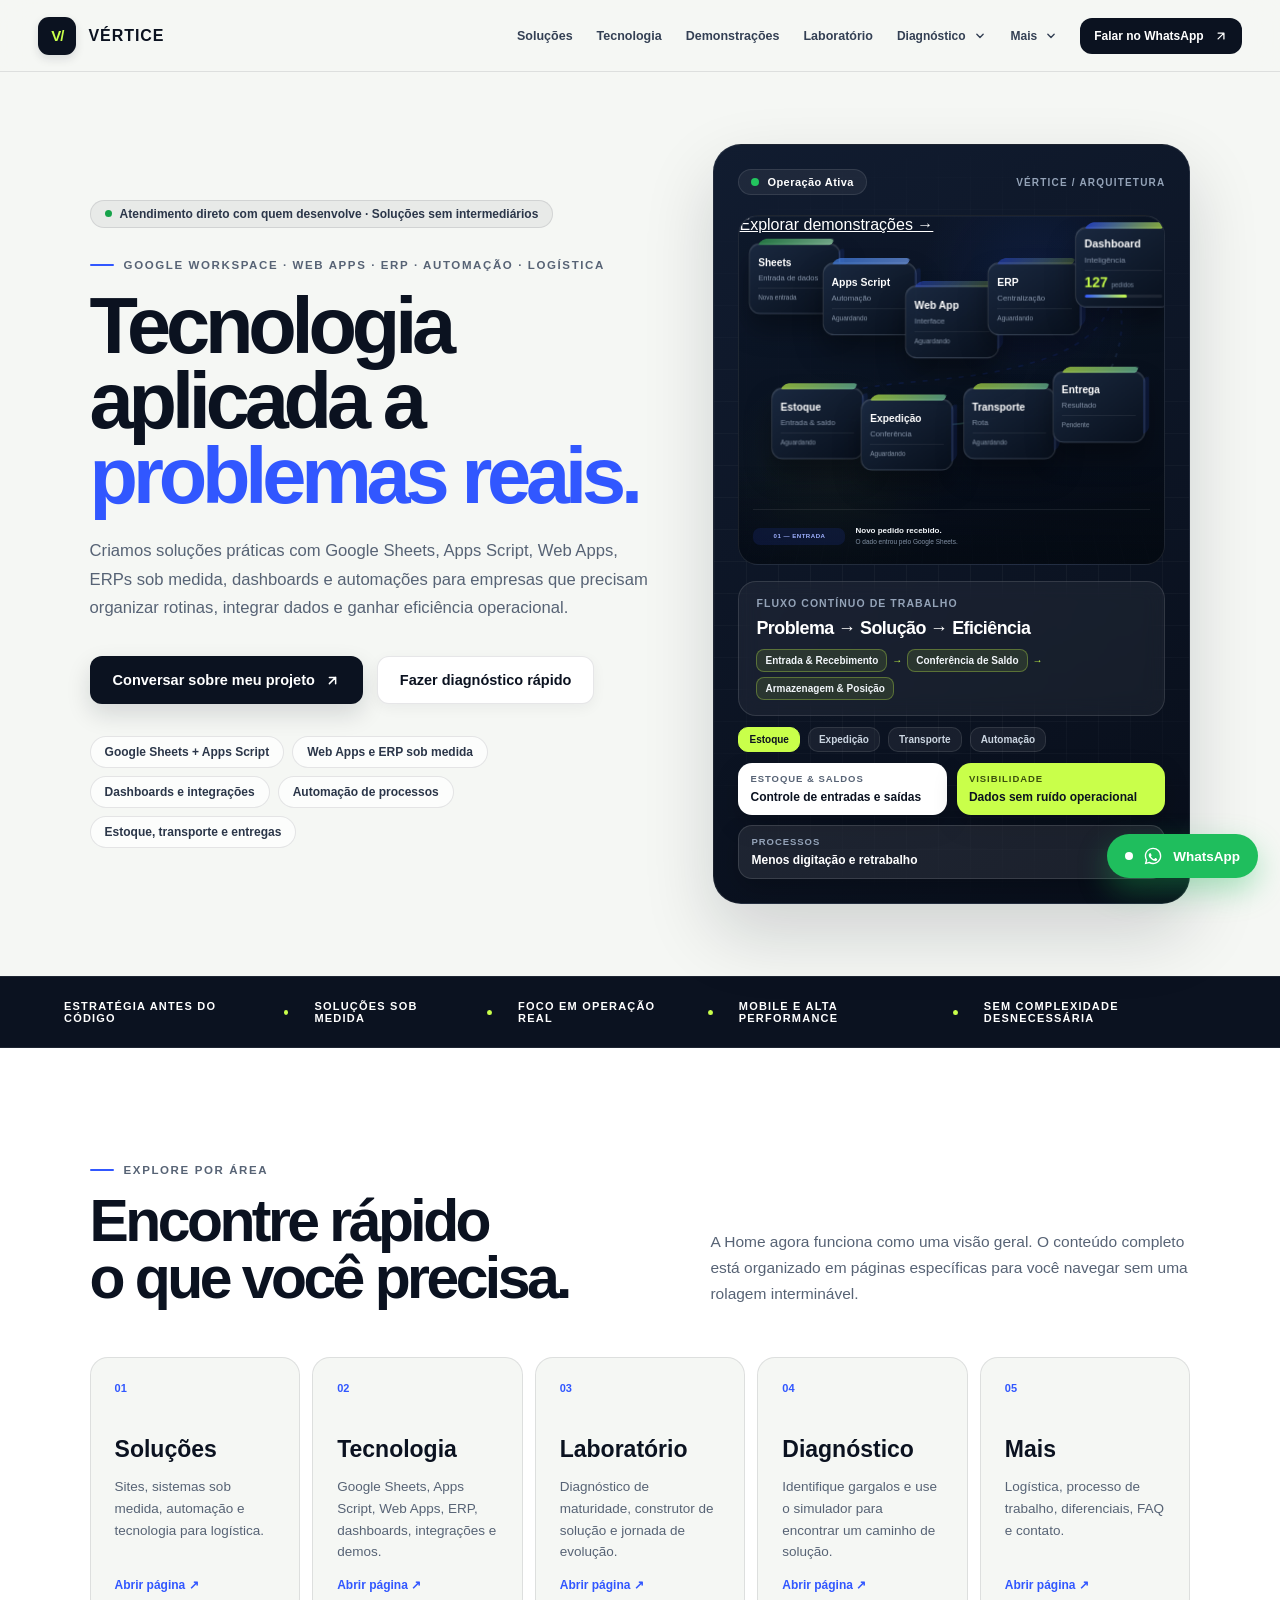
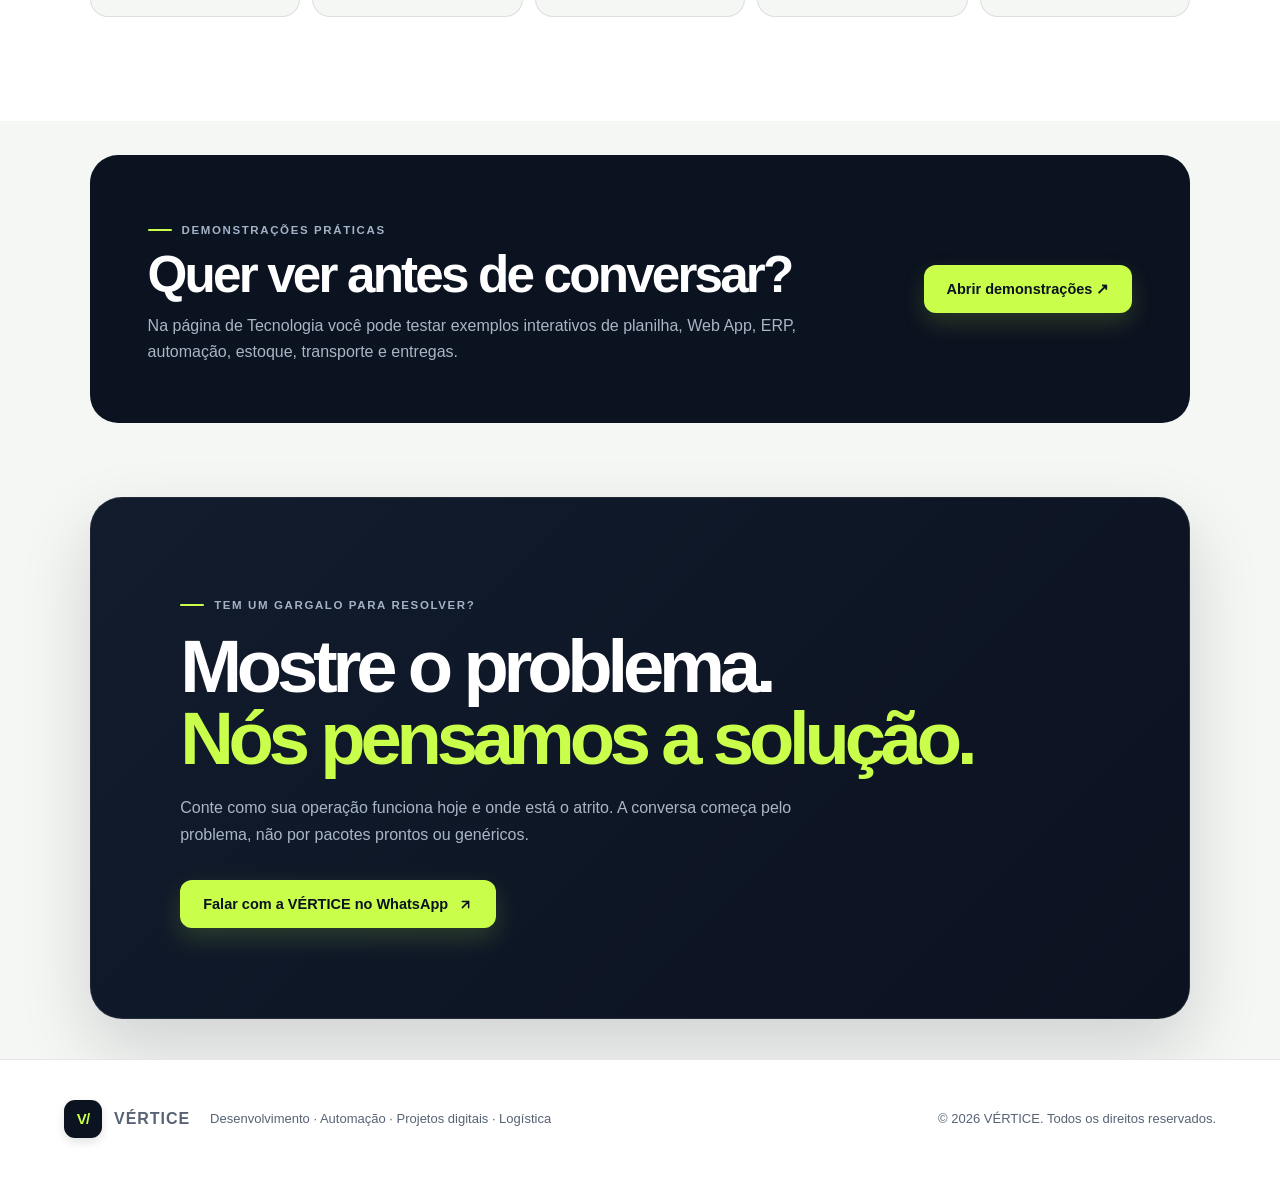
==== index.html @ 91800cf7 "fix: declutter hero architecture composition" ====
<!doctype html>
<html lang="pt-BR">
<head>
  <meta charset="UTF-8">
  <meta name="viewport" content="width=device-width, initial-scale=1, viewport-fit=cover">
  <meta name="description" content="VÉRTICE — Google Sheets, Apps Script, Web Apps, ERP, automações, dashboards, integrações e sistemas sob medida para logística e eficiência operacional.">
  <meta name="theme-color" content="#0b1220">
  <meta name="robots" content="index, follow">
  <link rel="icon" href="data:image/svg+xml,%3Csvg xmlns='http://www.w3.org/2000/svg' viewBox='0 0 32 32'%3E%3Crect width='32' height='32' rx='8' fill='%230b1220'/%3E%3Ctext x='50%25' y='54%25' dominant-baseline='middle' text-anchor='middle' font-family='system-ui,sans-serif' font-weight='800' font-size='16' fill='%23c9ff4a'%3EV/%3C/text%3E%3C/svg%3E" type="image/svg+xml">
  <meta property="og:type" content="website">
  <meta property="og:title" content="VÉRTICE — Apps Script, ERP, Automação & Logística">
  <meta property="og:description" content="VÉRTICE — Google Sheets, Apps Script, Web Apps, ERP, automações, dashboards, integrações e sistemas sob medida para logística e eficiência operacional.">
  <meta property="og:url" content="https://daianrj.github.io/vertice-site/">
  <meta property="og:locale" content="pt_BR">
  <meta name="twitter:card" content="summary">
  <meta name="twitter:title" content="VÉRTICE — Apps Script, ERP, Automação & Logística">
  <meta name="twitter:description" content="VÉRTICE — Google Sheets, Apps Script, Web Apps, ERP, automações, dashboards, integrações e sistemas sob medida para logística e eficiência operacional.">
  <link rel="canonical" href="https://daianrj.github.io/vertice-site/">
  <title>VÉRTICE — Apps Script, ERP, Automação & Logística</title>
  <link rel="stylesheet" href="styles.css?v=20260922-hero4">
</head>
<body data-page="home">
  <a class="skip-link" href="#conteudo">Pular para o conteúdo principal</a>
  <header class="site-header" id="topo">
    <a class="brand" href="index.html#inicio" aria-label="VÉRTICE — página inicial">
      <span class="brand-mark" aria-hidden="true">V/</span>
      <span class="brand-name">VÉRTICE</span>
    </a>

    <button class="menu-toggle" id="menu-toggle" type="button" aria-expanded="false" aria-controls="main-nav" aria-label="Abrir menu de navegação">
      <span class="bar"></span><span class="bar"></span><span class="bar"></span>
    </button>

    <nav id="main-nav" aria-label="Navegação principal">
      <a href="solucoes.html" data-nav-page="solucoes">Soluções</a>
      <a href="tecnologia.html" data-nav-page="tecnologia">Tecnologia</a>
      <a href="demonstracoes.html" data-nav-page="demonstracoes">Demonstrações</a>
      <a href="laboratorio.html" data-nav-page="laboratorio">Laboratório</a>

      <div class="nav-dropdown" data-nav-group="diagnostico">
        <button class="nav-dropdown-toggle nav-dropdown-main" type="button" aria-expanded="false" aria-haspopup="true">
          <span class="nav-dropdown-label">Diagnóstico</span>
          <svg class="nav-chevron" viewBox="0 0 20 20" width="14" height="14" aria-hidden="true"><path d="M5.5 7.5 10 12l4.5-4.5" fill="none" stroke="currentColor" stroke-width="2" stroke-linecap="round" stroke-linejoin="round"/></svg>
        </button>
        <div class="nav-dropdown-menu">
          <a href="diagnostico.html" data-nav-page="diagnostico">Visão geral</a>
          <a href="diagnostico.html#gargalos">Diagnóstico Operacional</a>
          <a href="diagnostico.html#diagnostico">Simulador</a>
        </div>
      </div>

      <div class="nav-dropdown" data-nav-group="mais">
        <button class="nav-dropdown-toggle nav-dropdown-main" type="button" aria-expanded="false" aria-haspopup="true">
          <span class="nav-dropdown-label">Mais</span>
          <svg class="nav-chevron" viewBox="0 0 20 20" width="14" height="14" aria-hidden="true"><path d="M5.5 7.5 10 12l4.5-4.5" fill="none" stroke="currentColor" stroke-width="2" stroke-linecap="round" stroke-linejoin="round"/></svg>
        </button>
        <div class="nav-dropdown-menu">
          <a href="mais.html" data-nav-page="mais">Visão geral</a>
          <a href="logistica.html">Logística</a>
          <a href="processo.html">Processo</a>
          <a href="diferenciais.html">Por que VÉRTICE</a>
          <a href="contato.html">Contato</a>
        </div>
      </div>
    </nav>

    <a class="button button-small header-cta" data-whatsapp href="https://wa.me/5521993836880?text=Ol%C3%A1%2C%20vim%20pelo%20site%20V%C3%89RTICE%20e%20quero%20conversar%20sobre%20um%20projeto." target="_blank" rel="noopener noreferrer">
      Falar no WhatsApp
      <svg class="icon-inline" viewBox="0 0 24 24" aria-hidden="true" width="14" height="14" fill="none" stroke="currentColor" stroke-width="2.2" stroke-linecap="round" stroke-linejoin="round"><path d="M7 17L17 7M17 7H7M17 7V17"/></svg>
    </a>
  </header><main id="conteudo"><section class="hero" id="inicio">
      <div class="hero-copy reveal">
        <div class="hero-badge">
          <span class="badge-dot" aria-hidden="true"></span>
          Atendimento direto com quem desenvolve · Soluções sem intermediários
        </div>
        <p class="eyebrow"><span class="eyebrow-line"></span> Google Workspace · Web Apps · ERP · Automação · Logística</p>
        <h1>Tecnologia aplicada a <em>problemas reais.</em></h1>
        <p class="hero-text">
          Criamos soluções práticas com Google Sheets, Apps Script, Web Apps, ERPs sob medida, dashboards e automações para empresas que precisam organizar rotinas, integrar dados e ganhar eficiência operacional.
        </p>

        <div class="hero-actions">
          <a class="button button-primary" data-whatsapp href="https://wa.me/5521993836880?text=Ol%C3%A1%2C%20vim%20pelo%20site%20V%C3%89RTICE%20e%20quero%20conversar%20sobre%20um%20projeto." target="_blank" rel="noopener noreferrer">
            Conversar sobre meu projeto
            <svg class="icon-inline" viewBox="0 0 24 24" aria-hidden="true" width="15" height="15" fill="none" stroke="currentColor" stroke-width="2.4" stroke-linecap="round" stroke-linejoin="round"><path d="M7 17L17 7M17 7H7M17 7V17"/></svg>
          </a>
          <a class="button button-secondary" href="diagnostico.html#diagnostico">Fazer diagnóstico rápido</a>
        </div>

        <div class="hero-proof" aria-label="Especialidades da VÉRTICE">
          <span>Google Sheets + Apps Script</span>
          <span>Web Apps e ERP sob medida</span>
          <span>Dashboards e integrações</span>
          <span>Automação de processos</span>
          <span>Estoque, transporte e entregas</span>
        </div>
      </div>

      <!-- HERO INTERACTIVE OPERATIONAL DASHBOARD -->
      <div class="hero-visual reveal" aria-label="Simulador de fluxo operacional da VÉRTICE">
        <div class="visual-grid" aria-hidden="true"></div>
        
        <div class="visual-header">
          <div class="visual-status">
            <span class="status-pulse" aria-hidden="true"></span>
            <span class="status-label">Operação Ativa</span>
          </div>
          <span class="visual-badge">VÉRTICE / ARQUITETURA</span>
        </div>

        <div class="hero-architecture-shell hero-architecture-v4" id="hero-architecture-shell">
          <div class="architecture-grid3d" aria-hidden="true"></div>

          <div class="hero-iso-scene" id="hero-iso-scene" aria-label="Arquitetura digital 3D viva da VÉRTICE">
            <svg class="architecture-network" viewBox="0 0 1000 390" preserveAspectRatio="none" aria-hidden="true">
              <defs>
                <linearGradient id="arch-tech-line" x1="0" x2="1">
                  <stop offset="0" stop-color="#3157ff" stop-opacity=".24"/>
                  <stop offset=".58" stop-color="#3157ff" stop-opacity=".82"/>
                  <stop offset="1" stop-color="#c9ff4a" stop-opacity=".58"/>
                </linearGradient>
                <linearGradient id="arch-ops-line" x1="0" x2="1">
                  <stop offset="0" stop-color="#3157ff" stop-opacity=".28"/>
                  <stop offset=".6" stop-color="#79d7aa" stop-opacity=".72"/>
                  <stop offset="1" stop-color="#c9ff4a" stop-opacity=".82"/>
                </linearGradient>
                <linearGradient id="arch-feedback-line" x1="0" x2="1">
                  <stop offset="0" stop-color="#c9ff4a" stop-opacity=".64"/>
                  <stop offset="1" stop-color="#3157ff" stop-opacity=".38"/>
                </linearGradient>
                <filter id="arch-soft-glow" x="-50%" y="-50%" width="200%" height="200%">
                  <feGaussianBlur stdDeviation="1.8" result="blur"/>
                  <feMerge><feMergeNode in="blur"/><feMergeNode in="SourceGraphic"/></feMerge>
                </filter>
              </defs>

              <path id="path-sheets-script" class="architecture-path tech-path" d="M110 86 C165 86 215 104 275 112"/>
              <path id="path-script-webapp" class="architecture-path tech-path" d="M335 112 C390 112 430 132 485 142"/>
              <path id="path-webapp-erp" class="architecture-path tech-path" d="M545 142 C600 142 640 125 695 112"/>
              <path id="path-erp-dashboard" class="architecture-path tech-path" d="M755 112 C810 105 850 86 902 76"/>

              <path id="path-dashboard-stock" class="architecture-path cycle-path" d="M902 99 C885 164 760 192 608 209 S330 220 175 246"/>
              <path id="path-stock-expedition" class="architecture-path ops-path" d="M190 275 C270 276 320 284 365 286"/>
              <path id="path-expedition-transport" class="architecture-path ops-path" d="M425 286 C500 286 550 281 610 275"/>
              <path id="path-transport-delivery" class="architecture-path ops-path" d="M670 275 C742 270 790 262 842 250"/>

              <path id="path-delivery-dashboard" class="architecture-path feedback-path" d="M872 230 C925 188 937 139 916 99"/>

              <g id="architecture-trail-layer"></g>
              <g id="architecture-packet-layer" filter="url(#arch-soft-glow)"></g>
            </svg>
<button class="iso-node node-sheets depth-layer-data" type="button"
              data-architecture-node="sheets" data-arch-pos="sheets" data-demo-key="sheet-system"
              aria-label="Google Sheets: entrada de dados. Abrir demonstração Planilha para Sistema">
              <span class="iso-node-top">Sheets</span>
              <small>Entrada de dados</small>
              <span class="node-microstate" data-node-state="sheets">Nova entrada</span>
            </button>

            <button class="iso-node node-script depth-layer-processing" type="button"
              data-architecture-node="automation" data-arch-pos="automation" data-demo-key="automation"
              aria-label="Apps Script: automação e validação. Abrir demonstração">
              <span class="iso-node-top">Apps Script</span>
              <small>Automação</small>
              <span class="node-microstate" data-node-state="automation">Aguardando</span>
            </button>

            <button class="iso-node node-webapp depth-layer-processing" type="button"
              data-architecture-node="webapp" data-arch-pos="webapp" data-demo-key="deliveries"
              aria-label="Web App: interface operacional. Abrir demonstração de Entregas">
              <span class="iso-node-top">Web App</span>
              <small>Interface</small>
              <span class="node-microstate" data-node-state="webapp">Aguardando</span>
            </button>

            <button class="iso-node node-erp depth-layer-processing" type="button"
              data-architecture-node="erp" data-arch-pos="erp" data-demo-key="erp"
              aria-label="ERP: gestão centralizada. Abrir demonstração ERP">
              <span class="iso-node-top">ERP</span>
              <small>Centralização</small>
              <span class="node-microstate" data-node-state="erp">Aguardando</span>
            </button>

            <button class="iso-node node-dashboard depth-layer-intelligence" type="button"
              data-architecture-node="dashboard" data-arch-pos="dashboard" data-demo-key="dashboard"
              aria-label="Dashboard: inteligência operacional. Abrir demonstração Dashboard">
              <span class="iso-node-top">Dashboard</span>
              <small>Inteligência</small>
              <span class="node-kpi"><b id="architecture-orders-kpi">127</b><em>pedidos</em></span>
              <span class="node-kpi-bar"><i id="architecture-kpi-bar"></i></span>
            </button>

            <button class="iso-node node-stock depth-layer-operation" type="button"
              data-architecture-node="estoque" data-arch-pos="estoque" data-demo-key="stock"
              aria-label="Estoque: entradas, saídas e saldo. Abrir demonstração Estoque">
              <span class="iso-node-top">Estoque</span>
              <small>Entrada & saldo</small>
              <span class="node-microstate" data-node-state="estoque">Aguardando</span>
            </button>

            <button class="iso-node node-expedition depth-layer-operation" type="button"
              data-architecture-node="expedicao" data-arch-pos="expedicao" data-demo-key="deliveries"
              aria-label="Expedição: separação e conferência. Abrir demonstração Entregas">
              <span class="iso-node-top">Expedição</span>
              <small>Conferência</small>
              <span class="node-microstate" data-node-state="expedicao">Aguardando</span>
            </button>

            <button class="iso-node node-transport depth-layer-operation" type="button"
              data-architecture-node="transporte" data-arch-pos="transporte" data-demo-key="routing"
              aria-label="Transporte: rotas e operação. Abrir demonstração Roteirizador">
              <span class="iso-node-top">Transporte</span>
              <small>Rota</small>
              <span class="node-microstate" data-node-state="transporte">Aguardando</span>
            </button>

            <button class="iso-node node-delivery depth-layer-operation" type="button"
              data-architecture-node="entrega" data-arch-pos="entrega" data-demo-key="deliveries"
              aria-label="Entrega: comprovação e finalização. Abrir demonstração Entregas">
              <span class="iso-node-top">Entrega</span>
              <small>Resultado</small>
              <span class="node-microstate" data-node-state="entrega">Pendente</span>
            </button>

            <div class="architecture-module-info architecture-tooltip" id="architecture-module-info" role="tooltip" aria-hidden="true">
              <strong id="architecture-module-title"></strong>
              <span id="architecture-module-features"></span>
              <span class="architecture-tooltip-link" id="architecture-module-demo">Ver demonstração →</span>
            </div>
          </div>

          <div class="architecture-caption architecture-caption-v4" id="architecture-caption" aria-live="polite">
            <div class="architecture-step-badge" id="architecture-step-badge">01 — ENTRADA</div>
            <div class="architecture-caption-copy">
              <strong id="architecture-caption-title">Novo pedido recebido.</strong>
              <span id="architecture-caption-text">O dado entrou pelo Google Sheets.</span>
            </div>
          </div>
          <a class="architecture-panel-cta" href="demonstracoes.html">Explorar demonstrações →</a>
        </div>

        <div class="visual-panel panel-main">
          <div class="visual-flow-label">Fluxo contínuo de trabalho</div>
          <strong id="visual-headline">Problema → Solução → Eficiência</strong>
          
          <div class="visual-flow" id="visual-flow-steps">
            <span class="flow-step active" id="flow-step-1">Entrada & Recebimento</span>
            <span class="flow-arrow" aria-hidden="true">→</span>
            <span class="flow-step active" id="flow-step-2">Conferência de Saldo</span>
            <span class="flow-arrow" aria-hidden="true">→</span>
            <span class="flow-step active" id="flow-step-3">Armazenagem & Posição</span>
          </div>
        </div>

        <!-- Interactive Module Switcher -->
        <div class="visual-tabs" role="tablist" aria-label="Visões operacionais">
          <button class="vtab-btn active" role="tab" aria-selected="true" data-tab="estoque" type="button">Estoque</button>
          <button class="vtab-btn" role="tab" aria-selected="false" data-tab="expedicao" type="button">Expedição</button>
          <button class="vtab-btn" role="tab" aria-selected="false" data-tab="transporte" type="button">Transporte</button>
          <button class="vtab-btn" role="tab" aria-selected="false" data-tab="automacao" type="button">Automação</button>
        </div>

        <!-- Dynamic Context Cards -->
        <div class="visual-cards-container">
          <div class="visual-card card-a" id="card-detail-a">
            <small id="card-label-a">ESTOQUE & SALDOS</small>
            <strong id="card-text-a">Controle de entradas e saídas</strong>
          </div>
          <div class="visual-card card-b" id="card-detail-b">
            <small id="card-label-b">VISIBILIDADE</small>
            <strong id="card-text-b">Dados sem ruído operacional</strong>
          </div>
          <div class="visual-card card-c" id="card-detail-c">
            <small id="card-label-c">PROCESSOS</small>
            <strong id="card-text-c">Menos digitação e retrabalho</strong>
          </div>
        </div>
      </div>
    </section><section class="trust-strip" aria-label="Princípios da VÉRTICE">
      <span>Estratégia antes do código</span>
      <i aria-hidden="true"></i>
      <span>Soluções sob medida</span>
      <i aria-hidden="true"></i>
      <span>Foco em operação real</span>
      <i aria-hidden="true"></i>
      <span>Mobile e alta performance</span>
      <i aria-hidden="true"></i>
      <span>Sem complexidade desnecessária</span>
    </section>
    <section class="section home-hub" id="areas">
      <div class="section-heading reveal">
        <div>
          <p class="eyebrow"><span class="eyebrow-line"></span> Explore por área</p>
          <h2>Encontre rápido<br>o que você precisa.</h2>
        </div>
        <p class="section-intro">A Home agora funciona como uma visão geral. O conteúdo completo está organizado em páginas específicas para você navegar sem uma rolagem interminável.</p>
      </div>
      <div class="home-page-grid">
        <a class="home-page-card reveal" href="solucoes.html"><span>01</span><strong>Soluções</strong><p>Sites, sistemas sob medida, automação e tecnologia para logística.</p><i>Abrir página ↗</i></a>
        <a class="home-page-card reveal" href="tecnologia.html"><span>02</span><strong>Tecnologia</strong><p>Google Sheets, Apps Script, Web Apps, ERP, dashboards, integrações e demos.</p><i>Abrir página ↗</i></a>
        <a class="home-page-card reveal" href="laboratorio.html"><span>03</span><strong>Laboratório</strong><p>Diagnóstico de maturidade, construtor de solução e jornada de evolução.</p><i>Abrir página ↗</i></a>
        <a class="home-page-card reveal" href="diagnostico.html"><span>04</span><strong>Diagnóstico</strong><p>Identifique gargalos e use o simulador para encontrar um caminho de solução.</p><i>Abrir página ↗</i></a>
        <a class="home-page-card reveal" href="mais.html"><span>05</span><strong>Mais</strong><p>Logística, processo de trabalho, diferenciais, FAQ e contato.</p><i>Abrir página ↗</i></a>
      </div>
    </section>

    <section class="section home-proof">
      <div class="home-proof-inner reveal">
        <div>
          <p class="eyebrow light"><span class="eyebrow-line"></span> Demonstrações práticas</p>
          <h2>Quer ver antes de conversar?</h2>
          <p>Na página de Tecnologia você pode testar exemplos interativos de planilha, Web App, ERP, automação, estoque, transporte e entregas.</p>
        </div>
        <a class="button button-lime" href="demonstracoes.html">Abrir demonstrações ↗</a>
      </div>
    </section><section class="cta-band section">
      <div class="cta-band-inner reveal">
        <p class="eyebrow light"><span class="eyebrow-line"></span> Tem um gargalo para resolver?</p>
        <h2>Mostre o problema.<br><em>Nós pensamos a solução.</em></h2>
        <p>Conte como sua operação funciona hoje e onde está o atrito. A conversa começa pelo problema, não por pacotes prontos ou genéricos.</p>
        <a class="button button-lime" data-whatsapp href="https://wa.me/5521993836880?text=Ol%C3%A1%2C%20vim%20pelo%20site%20V%C3%89RTICE%20e%20quero%20conversar%20sobre%20um%20desafio%20da%20minha%20opera%C3%A7%C3%A3o." target="_blank" rel="noopener noreferrer">
          Falar com a VÉRTICE no WhatsApp
          <svg class="icon-inline" viewBox="0 0 24 24" aria-hidden="true" width="15" height="15" fill="none" stroke="currentColor" stroke-width="2.4" stroke-linecap="round" stroke-linejoin="round"><path d="M7 17L17 7M17 7H7M17 7V17"/></svg>
        </a>
      </div>
    </section></main><footer class="site-footer">
    <div class="footer-brand-wrap">
      <a class="brand" href="index.html#inicio" aria-label="Voltar ao início">
        <span class="brand-mark" aria-hidden="true">V/</span>
        <span class="brand-name">VÉRTICE</span>
      </a>
      <p class="footer-tagline">Desenvolvimento · Automação · Projetos digitais · Logística</p>
    </div>
    <div class="footer-copy">
      <p>© <span id="year"></span> VÉRTICE. Todos os direitos reservados.</p>
    </div>
  </footer>
  
  <a class="whatsapp-float" id="wa-floating" data-whatsapp href="https://wa.me/5521993836880?text=Ol%C3%A1%2C%20vim%20pelo%20site%20V%C3%89RTICE%20e%20quero%20conversar%20sobre%20um%20projeto." target="_blank" rel="noopener noreferrer" aria-label="Falar com a VÉRTICE no WhatsApp">
    <span class="wa-dot" aria-hidden="true"></span>
    <svg class="wa-svg" viewBox="0 0 24 24" width="20" height="20" fill="currentColor" aria-hidden="true"><path d="M12.04 2c-5.46 0-9.91 4.45-9.91 9.91 0 1.75.46 3.45 1.32 4.95L2.05 22l5.25-1.38c1.45.79 3.08 1.21 4.74 1.21 5.46 0 9.91-4.45 9.91-9.91 0-2.65-1.03-5.14-2.9-7.01A9.82 9.82 0 0 0 12.04 2m.01 1.67c2.2 0 4.26.86 5.82 2.42a8.23 8.23 0 0 1 2.41 5.83c0 4.54-3.7 8.24-8.24 8.24-1.48 0-2.93-.4-4.2-1.15l-.3-.18-3.12.82.83-3.04-.2-.31a8.2 8.2 0 0 1-1.26-4.38c0-4.54 3.7-8.24 8.24-8.24m4.52 11.66c-.25-.13-1.47-.72-1.7-.81-.23-.08-.39-.13-.56.13-.17.25-.64.81-.79.97-.14.17-.29.19-.54.06-.25-.13-1.06-.39-2.03-1.25-.75-.67-1.26-1.5-1.41-1.75-.15-.25-.02-.39.11-.51.11-.11.25-.29.38-.44.12-.14.17-.25.25-.42.08-.17.04-.31-.02-.44-.06-.13-.56-1.34-.76-1.84-.2-.48-.4-.42-.56-.43h-.47c-.17 0-.44.06-.67.31-.23.25-.88.86-.88 2.1 0 1.24.9 2.44 1.03 2.61.13.17 1.78 2.71 4.3 3.8 2.53 1.09 2.53.73 2.99.69.45-.04 1.47-.6 1.68-1.18.21-.58.21-1.08.15-1.18-.06-.1-.23-.17-.48-.29"/></svg>
    <span>WhatsApp</span>
  </a>
  
  <script src="script.js?v=20260922-hero4" defer></script>
</body>
</html>
---- styles.css ----
:root {
  --ink: #0b1220;
  --ink-2: #121c2d;
  --ink-3: #1a273e;
  --muted: #576375;
  --muted-light: #94a3b8;
  --paper: #f5f7f4;
  --white: #ffffff;
  --lime: #c9ff4a;
  --lime-hover: #b6f328;
  --blue: #3157ff;
  --blue-hover: #1f42e6;
  --line: rgba(11, 18, 32, 0.1);
  --line-dark: rgba(255, 255, 255, 0.12);
  --radius: 20px;
  --radius-sm: 12px;
  --shadow-sm: 0 4px 14px rgba(11, 18, 32, 0.05);
  --shadow: 0 20px 50px rgba(11, 18, 32, 0.08);
  --shadow-lg: 0 30px 70px rgba(11, 18, 32, 0.16);
  --font-sans: -apple-system, BlinkMacSystemFont, "Segoe UI", Roboto, "Helvetica Neue", Arial, sans-serif;
}

*, *::before, *::after {
  box-sizing: border-box;
}

html {
  scroll-behavior: smooth;
  scroll-padding-top: 92px;
}

body {
  margin: 0;
  background: var(--paper);
  color: var(--ink);
  font-family: var(--font-sans);
  overflow-x: hidden;
  -webkit-font-smoothing: antialiased;
  -moz-osx-font-smoothing: grayscale;
}

a, button, input, select, textarea {
  font: inherit;
}

a {
  color: inherit;
}

button {
  cursor: pointer;
  border: none;
  background: none;
  color: inherit;
}

img, svg {
  max-width: 100%;
  display: block;
}

.icon-inline {
  display: inline-block;
  vertical-align: middle;
  transition: transform 0.2s ease;
}

.button:hover .icon-inline,
.text-link:hover .icon-inline,
.service-link:hover .icon-inline,
.header-cta:hover .icon-inline {
  transform: translate(2px, -2px);
}

::selection {
  background: var(--lime);
  color: var(--ink);
}

/* ACCESSIBILITY SKIP LINK */
.skip-link {
  position: fixed;
  left: 16px;
  top: -70px;
  background: var(--ink);
  color: #fff;
  padding: 12px 18px;
  border-radius: var(--radius-sm);
  z-index: 100;
  text-decoration: none;
  font-weight: 700;
  font-size: 14px;
  transition: top 0.2s ease;
}
.skip-link:focus {
  top: 16px;
  outline: 3px solid var(--lime);
}

/* HEADER */
.site-header {
  height: 82px;
  padding: 0 5vw;
  display: flex;
  align-items: center;
  justify-content: space-between;
  gap: 24px;
  border-bottom: 1px solid var(--line);
  position: sticky;
  top: 0;
  background: rgba(245, 247, 244, 0.92);
  backdrop-filter: blur(16px);
  -webkit-backdrop-filter: blur(16px);
  z-index: 30;
}

.brand {
  display: flex;
  align-items: center;
  gap: 12px;
  text-decoration: none;
  font-weight: 800;
  letter-spacing: 0.08em;
  white-space: nowrap;
}

.brand-mark {
  display: grid;
  place-items: center;
  width: 38px;
  height: 38px;
  background: var(--ink);
  color: var(--lime);
  border-radius: 11px;
  font-size: 15px;
  letter-spacing: -0.06em;
  box-shadow: 0 4px 10px rgba(11, 18, 32, 0.12);
}

.brand-name {
  font-size: 16px;
  letter-spacing: 0.06em;
}

.site-header nav {
  display: flex;
  align-items: center;
  gap: 18px;
  margin-left: auto;
}

.site-header nav a {
  text-decoration: none;
  font-weight: 600;
  font-size: 13.5px;
  color: #344054;
  padding: 6px 10px;
  border-radius: 8px;
  transition: color 0.15s ease, background 0.15s ease;
}

.site-header nav a:hover,
.site-header nav a:focus-visible,
.site-header nav a.active {
  color: var(--blue);
  background: rgba(49, 87, 255, 0.06);
}

.site-header nav a.active {
  font-weight: 700;
}

.menu-toggle {
  display: none;
  border: 0;
  background: transparent;
  padding: 10px;
  cursor: pointer;
  border-radius: 8px;
}

.menu-toggle .bar {
  display: block;
  width: 22px;
  height: 2px;
  background: var(--ink);
  margin: 5px 0;
  transition: transform 0.2s ease, opacity 0.2s ease;
}

.menu-toggle[aria-expanded="true"] .bar:nth-child(1) {
  transform: translateY(7px) rotate(45deg);
}
.menu-toggle[aria-expanded="true"] .bar:nth-child(2) {
  opacity: 0;
}
.menu-toggle[aria-expanded="true"] .bar:nth-child(3) {
  transform: translateY(-7px) rotate(-45deg);
}

/* BUTTONS */
.button {
  display: inline-flex;
  align-items: center;
  justify-content: center;
  gap: 10px;
  padding: 15px 22px;
  border-radius: var(--radius-sm);
  text-decoration: none;
  font-weight: 700;
  font-size: 14.5px;
  border: 1px solid transparent;
  transition: transform 0.15s ease, box-shadow 0.15s ease, background 0.15s ease, border-color 0.15s ease;
}

.button:hover {
  transform: translateY(-2px);
}

.button:active {
  transform: translateY(0);
}

.button:focus-visible,
.text-link:focus-visible,
.service-link:focus-visible,
.site-header a:focus-visible,
.whatsapp-float:focus-visible,
.diag-btn:focus-visible {
  outline: 3px solid rgba(49, 87, 255, 0.4);
  outline-offset: 3px;
}

.button-small {
  padding: 10px 16px;
  font-size: 13px;
  background: var(--ink);
  color: #fff;
}

.button-primary {
  background: var(--ink);
  color: #fff;
  box-shadow: 0 10px 24px rgba(11, 18, 32, 0.14);
}

.button-primary:hover {
  background: var(--blue);
  box-shadow: 0 14px 30px rgba(49, 87, 255, 0.26);
}

.button-secondary {
  background: #fff;
  border: 1px solid var(--line);
  color: var(--ink);
  box-shadow: var(--shadow-sm);
}

.button-secondary:hover {
  border-color: rgba(49, 87, 255, 0.35);
  background: #fff;
  color: var(--blue);
}

.button-lime {
  background: var(--lime);
  color: var(--ink);
  font-weight: 800;
  box-shadow: 0 10px 24px rgba(201, 255, 74, 0.16);
}

.button-lime:hover {
  background: var(--lime-hover);
  box-shadow: 0 14px 30px rgba(201, 255, 74, 0.28);
}

/* HERO */
.hero {
  min-height: calc(100vh - 82px);
  display: grid;
  grid-template-columns: minmax(0, 1.08fr) minmax(380px, 0.92fr);
  align-items: center;
  gap: 5vw;
  padding: clamp(60px, 8vh, 110px) 7vw;
}

.hero-badge {
  display: inline-flex;
  align-items: center;
  gap: 8px;
  background: rgba(11, 18, 32, 0.05);
  border: 1px solid var(--line);
  padding: 6px 14px;
  border-radius: 999px;
  font-size: 12px;
  font-weight: 700;
  color: #2b3649;
  margin-bottom: 20px;
}

.badge-dot {
  width: 7px;
  height: 7px;
  border-radius: 50%;
  background: #16a34a;
}

.eyebrow {
  display: flex;
  align-items: center;
  gap: 10px;
  text-transform: uppercase;
  letter-spacing: 0.14em;
  font-size: 11.5px;
  font-weight: 800;
  color: var(--muted);
}

.eyebrow .eyebrow-line {
  width: 24px;
  height: 2px;
  background: var(--blue);
  border-radius: 2px;
}

.eyebrow.light {
  color: #a3b2c6;
}
.eyebrow.light .eyebrow-line {
  background: var(--lime);
}

h1, h2, h3 {
  margin-top: 0;
  letter-spacing: -0.04em;
}

h1 {
  font-size: clamp(3.2rem, 6.2vw, 6.8rem);
  line-height: 0.94;
  letter-spacing: -0.065em;
  margin: 18px 0 24px;
  max-width: 900px;
}

h1 em {
  font-style: normal;
  color: var(--blue);
}

.hero-text {
  max-width: 680px;
  font-size: clamp(1.02rem, 1.3vw, 1.22rem);
  line-height: 1.7;
  color: var(--muted);
  margin: 0;
}

.hero-actions {
  display: flex;
  align-items: center;
  gap: 14px;
  flex-wrap: wrap;
  margin-top: 34px;
}

.hero-proof {
  display: flex;
  gap: 8px;
  flex-wrap: wrap;
  margin-top: 32px;
}

.hero-proof span {
  font-size: 12px;
  font-weight: 600;
  padding: 8px 14px;
  border: 1px solid var(--line);
  border-radius: 999px;
  background: rgba(255, 255, 255, 0.7);
  color: #2b3649;
}

/* HERO INTERACTIVE OPERATIONAL DASHBOARD */
.hero-visual {
  position: relative;
  min-height: 520px;
  border-radius: 28px;
  background: linear-gradient(150deg, #111c30 0%, #080e1a 100%);
  border: 1px solid rgba(255, 255, 255, 0.08);
  overflow: hidden;
  box-shadow: var(--shadow-lg);
  display: flex;
  flex-direction: column;
  padding: 24px;
  color: #fff;
}

.visual-grid {
  position: absolute;
  inset: 0;
  background-image:
    linear-gradient(rgba(255, 255, 255, 0.04) 1px, transparent 1px),
    linear-gradient(90deg, rgba(255, 255, 255, 0.04) 1px, transparent 1px);
  background-size: 32px 32px;
  mask-image: radial-gradient(circle at center, black 40%, transparent 90%);
  -webkit-mask-image: radial-gradient(circle at center, black 40%, transparent 90%);
  pointer-events: none;
}

.visual-header {
  display: flex;
  justify-content: space-between;
  align-items: center;
  position: relative;
  z-index: 2;
  margin-bottom: 20px;
}

.visual-status {
  display: inline-flex;
  align-items: center;
  gap: 8px;
  background: rgba(255, 255, 255, 0.06);
  padding: 6px 12px;
  border-radius: 999px;
  border: 1px solid rgba(255, 255, 255, 0.1);
  font-size: 11px;
  font-weight: 700;
  letter-spacing: 0.04em;
}

.status-pulse {
  width: 8px;
  height: 8px;
  border-radius: 50%;
  background: #22c55e;
  box-shadow: 0 0 0 0 rgba(34, 197, 94, 0.7);
  animation: pulse-ring 2s infinite cubic-bezier(0.4, 0, 0.6, 1);
}

@keyframes pulse-ring {
  0% {
    box-shadow: 0 0 0 0 rgba(34, 197, 94, 0.7);
  }
  70% {
    box-shadow: 0 0 0 7px rgba(34, 197, 94, 0);
  }
  100% {
    box-shadow: 0 0 0 0 rgba(34, 197, 94, 0);
  }
}

.visual-badge {
  font-size: 10px;
  letter-spacing: 0.12em;
  color: var(--muted-light);
  font-weight: 700;
}

.visual-panel {
  position: relative;
  z-index: 2;
  padding: 22px;
  border: 1px solid rgba(255, 255, 255, 0.12);
  background: rgba(255, 255, 255, 0.05);
  backdrop-filter: blur(10px);
  -webkit-backdrop-filter: blur(10px);
  border-radius: 18px;
}

.visual-flow-label {
  color: var(--muted-light);
  font-size: 10.5px;
  letter-spacing: 0.1em;
  text-transform: uppercase;
  font-weight: 700;
  margin-bottom: 10px;
}

.visual-panel strong {
  display: block;
  font-size: clamp(1.35rem, 1.8vw, 2rem);
  line-height: 1.1;
  letter-spacing: -0.03em;
  margin-bottom: 18px;
}

.visual-flow {
  display: flex;
  align-items: center;
  gap: 8px;
  flex-wrap: wrap;
  font-size: 12px;
}

.flow-step {
  padding: 7px 11px;
  border-radius: 8px;
  background: rgba(255, 255, 255, 0.08);
  border: 1px solid rgba(255, 255, 255, 0.08);
  font-weight: 600;
  color: #e2e8f0;
  transition: all 0.2s ease;
}

.flow-step.active {
  border-color: rgba(201, 255, 74, 0.3);
  background: rgba(201, 255, 74, 0.1);
  color: #f1f5f9;
}

.flow-arrow {
  color: var(--lime);
  font-weight: 800;
}

/* TABS IN HERO VISUAL */
.visual-tabs {
  display: flex;
  gap: 8px;
  position: relative;
  z-index: 2;
  margin: 18px 0 14px;
  flex-wrap: wrap;
}

.vtab-btn {
  padding: 8px 14px;
  border-radius: 10px;
  background: rgba(255, 255, 255, 0.06);
  border: 1px solid rgba(255, 255, 255, 0.1);
  color: #cbd5e1;
  font-size: 12px;
  font-weight: 700;
  transition: all 0.15s ease;
}

.vtab-btn:hover {
  background: rgba(255, 255, 255, 0.12);
  color: #fff;
}

.vtab-btn.active {
  background: var(--lime);
  color: var(--ink);
  border-color: var(--lime);
}

/* DYNAMIC CONTEXT CARDS IN HERO VISUAL */
.visual-cards-container {
  display: grid;
  grid-template-columns: 1fr 1fr;
  gap: 10px;
  position: relative;
  z-index: 2;
  margin-top: auto;
}

.visual-card {
  padding: 15px 16px;
  border-radius: 14px;
  background: #fff;
  color: var(--ink);
  box-shadow: 0 10px 24px rgba(0, 0, 0, 0.2);
  transition: transform 0.2s ease, border-color 0.2s ease;
}

.visual-card small {
  display: block;
  font-size: 9.5px;
  font-weight: 800;
  letter-spacing: 0.1em;
  color: var(--muted);
  margin-bottom: 6px;
}

.visual-card strong {
  display: block;
  font-size: 14px;
  line-height: 1.25;
  font-weight: 700;
}

.card-a {
  grid-column: 1 / 2;
}

.card-b {
  grid-column: 2 / 3;
  background: var(--lime);
}

.card-b small {
  color: #3b500e;
}

.card-c {
  grid-column: 1 / 3;
  background: rgba(255, 255, 255, 0.08);
  border: 1px solid rgba(255, 255, 255, 0.12);
  color: #fff;
}

.card-c small {
  color: var(--muted-light);
}

/* TRUST STRIP */
.trust-strip {
  background: var(--ink);
  color: #fff;
  min-height: 72px;
  display: flex;
  align-items: center;
  justify-content: center;
  gap: 26px;
  padding: 18px 5vw;
  text-transform: uppercase;
  font-size: 11px;
  font-weight: 700;
  letter-spacing: 0.11em;
  border-top: 1px solid rgba(255, 255, 255, 0.08);
  border-bottom: 1px solid rgba(255, 255, 255, 0.08);
}

.trust-strip i {
  width: 5px;
  height: 5px;
  background: var(--lime);
  border-radius: 50%;
  display: inline-block;
}

/* GENERAL SECTIONS */
.section {
  padding: 104px 7vw;
}

.section-heading {
  display: flex;
  justify-content: space-between;
  align-items: flex-end;
  gap: 40px;
  margin-bottom: 50px;
}

.section-heading h2 {
  font-size: clamp(2.5rem, 4.6vw, 4.8rem);
  line-height: 0.98;
  letter-spacing: -0.06em;
  margin: 16px 0 0;
}

.section-intro {
  max-width: 480px;
  color: var(--muted);
  line-height: 1.68;
  margin: 0;
  font-size: 15.5px;
}

/* SERVICES GRID */
.service-grid {
  display: grid;
  grid-template-columns: repeat(2, minmax(0, 1fr));
  gap: 20px;
}

.service-card {
  position: relative;
  padding: 34px;
  background: #fff;
  border: 1px solid var(--line);
  border-radius: var(--radius);
  transition: transform 0.2s ease, box-shadow 0.2s ease, border-color 0.2s ease;
  display: flex;
  flex-direction: column;
}

.service-card:hover {
  transform: translateY(-5px);
  box-shadow: var(--shadow);
  border-color: rgba(49, 87, 255, 0.2);
}

.service-card.featured {
  background: linear-gradient(145deg, #2b4deb, var(--blue));
  color: #fff;
  border-color: transparent;
  box-shadow: 0 16px 36px rgba(49, 87, 255, 0.22);
}

.service-number {
  position: absolute;
  right: 28px;
  top: 28px;
  font-size: 11.5px;
  font-weight: 800;
  opacity: 0.6;
}

.service-icon {
  width: 54px;
  height: 54px;
  border-radius: 14px;
  background: rgba(49, 87, 255, 0.08);
  color: var(--blue);
  display: grid;
  place-items: center;
  margin: 10px 0 24px;
}

.featured .service-icon {
  background: rgba(255, 255, 255, 0.15);
  color: var(--lime);
}

.service-card h3 {
  font-size: 26px;
  margin-bottom: 12px;
  letter-spacing: -0.035em;
}

.service-card p {
  line-height: 1.65;
  color: var(--muted);
  max-width: 520px;
  margin: 0;
  font-size: 15px;
}

.featured p {
  color: #e0e7ff;
}

.service-target {
  margin-top: 14px;
  padding: 10px 14px;
  background: #f8fafc;
  border-radius: 10px;
  font-size: 13px;
  line-height: 1.5;
  color: #475569;
  border-left: 3px solid var(--blue);
}

.featured-target {
  background: rgba(255, 255, 255, 0.12);
  color: #f1f5f9;
  border-left-color: var(--lime);
}

.service-card ul {
  list-style: none;
  padding: 16px 0 0;
  margin: 20px 0 0;
  border-top: 1px solid var(--line);
}

.featured ul {
  border-color: rgba(255, 255, 255, 0.18);
}

.service-card li {
  padding: 6px 0;
  font-size: 14px;
  color: #334155;
}

.featured li {
  color: #f1f5f9;
}

.service-card li::before {
  content: "→";
  margin-right: 8px;
  color: var(--blue);
  font-weight: bold;
}

.featured li::before {
  color: var(--lime);
}

.service-link {
  margin-top: 24px;
  display: inline-flex;
  align-items: center;
  gap: 8px;
  font-size: 14px;
  font-weight: 700;
  color: var(--blue);
  text-decoration: none;
  transition: color 0.15s ease, transform 0.15s ease;
}

.service-link:hover {
  color: var(--ink);
}

.featured-link {
  color: var(--lime);
}

.featured-link:hover {
  color: #fff;
}

/* SECTION GARGALOS OPERACIONAIS */
.section-gargalos {
  background: #ffffff;
  border-top: 1px solid var(--line);
  border-bottom: 1px solid var(--line);
}

.friction-grid {
  display: grid;
  grid-template-columns: repeat(4, minmax(0, 1fr));
  gap: 16px;
  margin-bottom: 36px;
}

.friction-card {
  padding: 26px;
  border-radius: var(--radius);
  background: var(--paper);
  border: 1px solid var(--line);
  display: flex;
  flex-direction: column;
  transition: transform 0.2s ease, border-color 0.2s ease;
}

.friction-card:hover {
  transform: translateY(-3px);
  border-color: rgba(49, 87, 255, 0.3);
}

.friction-num {
  font-size: 12px;
  font-weight: 800;
  color: var(--blue);
  background: rgba(49, 87, 255, 0.08);
  width: 32px;
  height: 32px;
  border-radius: 8px;
  display: grid;
  place-items: center;
  margin-bottom: 20px;
}

.friction-card h3 {
  font-size: 18px;
  line-height: 1.3;
  margin-bottom: 10px;
  color: var(--ink);
}

.friction-card p {
  color: var(--muted);
  line-height: 1.6;
  font-size: 14px;
  margin: 0;
}

.friction-callout {
  display: flex;
  align-items: center;
  justify-content: space-between;
  gap: 24px;
  padding: 28px 36px;
  background: var(--ink);
  color: #fff;
  border-radius: 20px;
}

.callout-copy strong {
  display: block;
  font-size: 18px;
  margin-bottom: 6px;
  color: #fff;
}

.callout-copy p {
  margin: 0;
  color: #aeb9c8;
  font-size: 15px;
}

.friction-callout .button {
  background: var(--lime);
  color: var(--ink);
  flex-shrink: 0;
}

.friction-callout .button:hover {
  background: var(--lime-hover);
}

/* INTERACTIVE DIAGNOSTIC WIDGET */
.diagnostic-section {
  background: #ebf0ea;
}

.diag-container {
  display: grid;
  grid-template-columns: 1fr 1.05fr;
  gap: 28px;
  align-items: stretch;
}

.diag-options {
  display: flex;
  flex-direction: column;
  gap: 12px;
}

.diag-btn {
  display: flex;
  align-items: flex-start;
  gap: 16px;
  padding: 20px;
  border-radius: 16px;
  background: #fff;
  border: 1.5px solid var(--line);
  text-align: left;
  transition: all 0.2s ease;
  width: 100%;
}

.diag-btn:hover {
  border-color: var(--blue);
  transform: translateX(4px);
  box-shadow: var(--shadow-sm);
}

.diag-btn.active {
  border-color: var(--blue);
  background: #ffffff;
  box-shadow: 0 8px 24px rgba(49, 87, 255, 0.12);
}

.diag-radio-indicator {
  width: 18px;
  height: 18px;
  border-radius: 50%;
  border: 2px solid #cbd5e1;
  display: grid;
  place-items: center;
  flex-shrink: 0;
  margin-top: 2px;
  transition: all 0.15s ease;
}

.diag-btn.active .diag-radio-indicator {
  border-color: var(--blue);
}

.diag-btn.active .diag-radio-indicator::after {
  content: "";
  width: 8px;
  height: 8px;
  border-radius: 50%;
  background: var(--blue);
}

.diag-btn strong {
  display: block;
  font-size: 16px;
  margin-bottom: 4px;
  color: var(--ink);
}

.diag-btn small {
  display: block;
  font-size: 13.5px;
  line-height: 1.5;
  color: var(--muted);
}

.diag-result-card {
  padding: 36px;
  border-radius: var(--radius);
  background: var(--ink);
  color: #fff;
  border: 1px solid rgba(255, 255, 255, 0.1);
  display: flex;
  flex-direction: column;
  box-shadow: var(--shadow-lg);
}

.diag-tag {
  display: inline-block;
  font-size: 10.5px;
  letter-spacing: 0.12em;
  font-weight: 800;
  color: var(--lime);
  margin-bottom: 14px;
}

.diag-result-card h3 {
  font-size: clamp(1.6rem, 2.3vw, 2.4rem);
  line-height: 1.15;
  letter-spacing: -0.04em;
  margin-bottom: 14px;
}

.diag-result-card p {
  color: #94a3b8;
  line-height: 1.65;
  font-size: 15px;
  margin-bottom: 24px;
}

.diag-steps {
  display: flex;
  flex-direction: column;
  gap: 12px;
  margin-bottom: 32px;
  border-top: 1px solid rgba(255, 255, 255, 0.1);
  padding-top: 20px;
}

.diag-steps div {
  display: flex;
  align-items: center;
  gap: 12px;
  font-size: 14px;
  color: #e2e8f0;
}

.step-dot {
  width: 7px;
  height: 7px;
  border-radius: 50%;
  background: var(--lime);
  flex-shrink: 0;
}

.diag-result-card .button {
  margin-top: auto;
  align-self: flex-start;
}

/* LOGISTICS SECTION */
.logistics {
  display: grid;
  grid-template-columns: 0.85fr 1.15fr;
  gap: 7vw;
  background: var(--ink);
  color: #fff;
}

.logistics-copy {
  align-self: start;
  position: sticky;
  top: 120px;
}

.logistics-copy h2 {
  font-size: clamp(2.6rem, 4.4vw, 4.8rem);
  line-height: 0.98;
  margin: 20px 0;
}

.logistics-copy > p {
  color: #aeb9c8;
  line-height: 1.75;
  max-width: 600px;
  margin: 0;
  font-size: 16px;
}

.text-link {
  display: inline-flex;
  gap: 10px;
  align-items: center;
  font-weight: 800;
  text-decoration: none;
  margin-top: 24px;
  font-size: 15px;
}

.light-link {
  color: var(--lime);
}

.logistics-grid {
  display: grid;
  grid-template-columns: repeat(2, minmax(0, 1fr));
  gap: 14px;
}

.logistics-item {
  padding: 24px;
  border: 1px solid rgba(255, 255, 255, 0.1);
  border-radius: 18px;
  background: rgba(255, 255, 255, 0.035);
  transition: transform 0.2s ease, border-color 0.2s ease;
}

.logistics-item:hover {
  border-color: rgba(201, 255, 74, 0.3);
  transform: translateY(-3px);
}

.logistics-num {
  font-size: 11px;
  font-weight: 800;
  color: var(--lime);
  display: block;
}

.logistics-item h3 {
  font-size: 21px;
  margin: 22px 0 8px;
}

.logistics-item p {
  margin: 0;
  color: #9eabba;
  line-height: 1.6;
  font-size: 14px;
}

/* PROCESS SECTION */
.process {
  background: #fff;
}

.process-list {
  border-top: 1px solid var(--line);
}

.process-step {
  display: grid;
  grid-template-columns: 75px 1fr;
  gap: 24px;
  padding: 32px 0;
  border-bottom: 1px solid var(--line);
}

.process-step strong {
  font-size: 13px;
  color: var(--blue);
  font-weight: 800;
}

.process-step h3 {
  font-size: 24px;
  margin-bottom: 6px;
}

.process-step p {
  color: var(--muted);
  margin: 0;
  line-height: 1.65;
  font-size: 15px;
}

/* DIFFERENTIATORS */
.differentiators {
  background: var(--paper);
}

.differentiator-grid {
  display: grid;
  grid-template-columns: repeat(4, minmax(0, 1fr));
  gap: 16px;
}

.differentiator {
  padding: 30px;
  border-radius: var(--radius);
  background: #fff;
  border: 1px solid var(--line);
  transition: transform 0.2s ease, box-shadow 0.2s ease;
}

.differentiator:hover {
  transform: translateY(-4px);
  box-shadow: var(--shadow-sm);
}

.differentiator span {
  font-size: 11px;
  font-weight: 800;
  color: var(--blue);
}

.differentiator h3 {
  font-size: 21px;
  margin: 36px 0 12px;
  line-height: 1.2;
}

.differentiator p {
  color: var(--muted);
  line-height: 1.65;
  margin: 0;
  font-size: 14.5px;
}

/* CTA BAND */
.cta-band {
  padding-top: 40px;
  padding-bottom: 40px;
}

.cta-band-inner {
  background: linear-gradient(135deg, #121c2d, #0b1220);
  color: #fff;
  border-radius: 32px;
  padding: clamp(42px, 7vw, 90px);
  border: 1px solid rgba(255, 255, 255, 0.08);
  box-shadow: var(--shadow-lg);
}

.cta-band h2 {
  font-size: clamp(2.8rem, 5.8vw, 5.8rem);
  line-height: 0.96;
  letter-spacing: -0.07em;
  margin: 20px 0;
}

.cta-band h2 em {
  font-style: normal;
  color: var(--lime);
}

.cta-band p:not(.eyebrow) {
  color: #aab5c5;
  max-width: 680px;
  line-height: 1.7;
  margin-bottom: 32px;
  font-size: 16px;
}

/* FAQ SECTION */
.faq-list {
  max-width: 960px;
  margin: auto;
}

.faq details {
  border-bottom: 1px solid var(--line);
  padding: 0;
}

.faq summary {
  list-style: none;
  cursor: pointer;
  padding: 24px 0;
  font-size: 18px;
  font-weight: 700;
  display: flex;
  justify-content: space-between;
  align-items: center;
  gap: 20px;
  color: var(--ink);
  transition: color 0.15s ease;
}

.faq summary::-webkit-details-marker {
  display: none;
}

.faq summary:hover {
  color: var(--blue);
}

.faq summary::after {
  content: "+";
  font-size: 24px;
  line-height: 1;
  color: var(--blue);
  font-weight: 400;
  transition: transform 0.2s ease;
}

.faq details[open] summary::after {
  content: "−";
  color: var(--ink);
}

.faq-answer {
  padding-bottom: 24px;
}

.faq details p {
  color: var(--muted);
  line-height: 1.7;
  max-width: 780px;
  margin: 0;
  font-size: 15px;
}

/* CONTACT SECTION & BRIEFING FORM */
.contact {
  padding-top: 100px;
  padding-bottom: 130px;
}

.contact-card {
  text-align: center;
  max-width: 860px;
  margin: auto;
  background: #fff;
  padding: clamp(36px, 6vw, 70px) clamp(24px, 5vw, 60px);
  border-radius: var(--radius);
  border: 1px solid var(--line);
  box-shadow: var(--shadow);
}

.contact-card .eyebrow {
  justify-content: center;
}

.contact-card h2 {
  font-size: clamp(2.6rem, 5.2vw, 4.6rem);
  line-height: 0.98;
  letter-spacing: -0.06em;
  margin: 22px 0 16px;
}

.contact-card > p {
  max-width: 640px;
  margin: 0 auto 36px;
  color: var(--muted);
  font-size: 17px;
  line-height: 1.68;
}

.briefing-form {
  max-width: 680px;
  margin: 0 auto 28px;
  text-align: left;
  display: flex;
  flex-direction: column;
  gap: 16px;
}

.form-row {
  display: grid;
  grid-template-columns: 1fr 1fr;
  gap: 16px;
}

.form-group {
  display: flex;
  flex-direction: column;
  gap: 6px;
}

.form-group label {
  font-size: 12.5px;
  font-weight: 700;
  color: #334155;
  letter-spacing: 0.02em;
}

.form-group input,
.form-group select {
  padding: 13px 16px;
  border-radius: 10px;
  border: 1.5px solid var(--line);
  background: #f8fafc;
  color: var(--ink);
  font-size: 14.5px;
  transition: border-color 0.15s ease, background 0.15s ease, box-shadow 0.15s ease;
  width: 100%;
}

.form-group input:focus,
.form-group select:focus {
  outline: none;
  border-color: var(--blue);
  background: #fff;
  box-shadow: 0 0 0 4px rgba(49, 87, 255, 0.12);
}

.form-actions-row {
  display: flex;
  gap: 12px;
  margin-top: 8px;
}

.form-submit-btn {
  flex: 1;
  padding: 16px 24px;
  font-size: 15.5px;
}

.form-copy-btn {
  padding: 16px 20px;
  font-size: 14px;
  white-space: nowrap;
}

.copy-status {
  font-size: 13px;
  color: #16a34a;
  font-weight: 700;
  text-align: center;
  min-height: 18px;
}

.contact-direct-link {
  display: flex;
  align-items: center;
  justify-content: center;
  gap: 8px;
  font-size: 13.5px;
  color: var(--muted);
  margin-top: 14px;
}

.direct-link {
  color: var(--blue);
  font-weight: 700;
  text-decoration: none;
}

.direct-link:hover {
  text-decoration: underline;
}

.contact-note {
  display: block;
  margin-top: 20px;
  color: var(--muted-light);
  font-size: 12.5px;
}

/* FOOTER */
.site-footer {
  padding: 40px 5vw;
  border-top: 1px solid var(--line);
  display: flex;
  justify-content: space-between;
  align-items: center;
  gap: 20px;
  color: var(--muted);
  font-size: 13px;
  background: #fff;
}

.footer-brand-wrap {
  display: flex;
  align-items: center;
  gap: 20px;
  flex-wrap: wrap;
}

.footer-tagline {
  margin: 0;
  font-size: 13px;
}

.footer-copy p {
  margin: 0;
}

/* FLOATING WHATSAPP BUTTON */
.whatsapp-float {
  position: fixed;
  right: 22px;
  bottom: 22px;
  z-index: 40;
  display: flex;
  align-items: center;
  gap: 10px;
  padding: 12px 18px;
  background: #1fbe5d;
  color: #fff;
  border-radius: 999px;
  text-decoration: none;
  font-size: 13.5px;
  font-weight: 800;
  box-shadow: 0 12px 30px rgba(31, 190, 93, 0.35);
  transition: transform 0.2s ease, box-shadow 0.2s ease;
}

.whatsapp-float:hover {
  transform: translateY(-3px) scale(1.02);
  box-shadow: 0 16px 36px rgba(31, 190, 93, 0.45);
}

.wa-dot {
  width: 8px;
  height: 8px;
  border-radius: 50%;
  background: #fff;
  display: inline-block;
}

.wa-svg {
  flex-shrink: 0;
}

/* REVEAL ANIMATIONS */
.reveal {
  opacity: 0;
  transform: translateY(18px);
  transition: opacity 0.5s cubic-bezier(0.16, 1, 0.3, 1), transform 0.5s cubic-bezier(0.16, 1, 0.3, 1);
}

.reveal.visible {
  opacity: 1;
  transform: none;
}

/* RESPONSIVE DESIGN */
@media (max-width: 1080px) {
  .hero {
    grid-template-columns: 1fr;
    padding-top: 60px;
  }
  .hero-visual {
    min-height: 480px;
    width: min(100%, 720px);
  }
  .friction-grid {
    grid-template-columns: repeat(2, 1fr);
  }
  .diag-container {
    grid-template-columns: 1fr;
  }
  .logistics {
    grid-template-columns: 1fr;
  }
  .logistics-copy {
    position: static;
  }
  .differentiator-grid {
    grid-template-columns: repeat(2, 1fr);
  }
}

@media (max-width: 820px) {
  html {
    scroll-padding-top: 76px;
  }
  .site-header {
    height: 72px;
    padding: 0 20px;
  }
  .header-cta {
    display: none;
  }
  .menu-toggle {
    display: block;
    margin-left: auto;
  }
  .site-header nav {
    position: absolute;
    left: 16px;
    right: 16px;
    top: 76px;
    display: none;
    flex-direction: column;
    align-items: stretch;
    gap: 0;
    background: #fff;
    border: 1px solid var(--line);
    border-radius: 16px;
    padding: 10px;
    box-shadow: var(--shadow);
  }
  .site-header nav.open {
    display: flex;
  }
  .site-header nav a {
    padding: 14px 16px;
    border-radius: 10px;
    font-size: 15px;
  }
  .site-header nav a:hover {
    background: var(--paper);
  }
  .hero {
    min-height: auto;
    padding: 46px 20px 60px;
  }
  h1 {
    font-size: clamp(2.8rem, 11vw, 4.8rem);
  }
  .hero-actions {
    align-items: stretch;
  }
  .hero-actions .button {
    width: 100%;
  }
  .trust-strip {
    justify-content: flex-start;
    overflow-x: auto;
    white-space: nowrap;
    scrollbar-width: none;
    padding: 16px 20px;
  }
  .trust-strip::-webkit-scrollbar {
    display: none;
  }
  .section {
    padding: 76px 20px;
  }
  .section-heading {
    display: block;
    margin-bottom: 36px;
  }
  .section-intro {
    margin-top: 18px;
  }
  .service-grid,
  .logistics-grid,
  .friction-grid {
    grid-template-columns: 1fr;
  }
  .friction-callout {
    flex-direction: column;
    align-items: stretch;
    text-align: left;
    padding: 24px;
  }
  .form-row,
  .form-actions-row {
    grid-template-columns: 1fr;
    flex-direction: column;
  }
  .site-footer {
    flex-direction: column;
    text-align: center;
    padding-bottom: 96px;
  }
  .footer-brand-wrap {
    justify-content: center;
    flex-direction: column;
    gap: 10px;
  }
}

@media (max-width: 560px) {
  .brand-name {
    font-size: 14px;
  }
  .hero {
    padding-top: 36px;
  }
  h1 {
    font-size: clamp(2.4rem, 12vw, 3.8rem);
    line-height: 0.96;
  }
  .hero-text {
    font-size: 0.98rem;
  }
  .hero-visual {
    padding: 18px;
    border-radius: 20px;
    min-height: 440px;
  }
  .visual-cards-container {
    grid-template-columns: 1fr;
  }
  .card-a, .card-b, .card-c {
    grid-column: 1 / 2;
  }
  .differentiator-grid {
    grid-template-columns: 1fr;
  }
  .cta-band {
    padding: 20px 10px;
  }
  .cta-band-inner {
    border-radius: 24px;
    padding: 36px 20px;
  }
  .diag-result-card {
    padding: 26px 20px;
  }
  .diag-result-card .button {
    width: 100%;
  }
  .contact {
    padding-top: 60px;
    padding-bottom: 100px;
  }
  .whatsapp-float {
    left: 16px;
    right: 16px;
    bottom: 16px;
    justify-content: center;
    border-radius: 14px;
    padding: 14px;
  }
}

@media (prefers-reduced-motion: reduce) {
  html {
    scroll-behavior: auto;
  }
  *, *::before, *::after {
    animation-duration: 0.01ms !important;
    animation-iteration-count: 1 !important;
    transition-duration: 0.01ms !important;
  }
  .reveal {
    opacity: 1;
    transform: none;
  }
  .status-pulse {
    animation: none;
  }
}

/* TECHNOLOGY THAT BECOMES OPERATION */
.tech-ops {
  background:
    radial-gradient(circle at 85% 12%, rgba(49,87,255,.08), transparent 28%),
    linear-gradient(180deg, #f8faf8 0%, var(--paper) 100%);
}

.tech-stack-grid {
  display: grid;
  grid-template-columns: repeat(5, minmax(0, 1fr));
  gap: 12px;
}

.tech-card {
  min-height: 230px;
  padding: 24px;
  border: 1px solid var(--line);
  border-radius: 18px;
  background: rgba(255,255,255,.88);
  box-shadow: 0 12px 36px rgba(11,18,32,.04);
  transition: transform .2s ease, border-color .2s ease, box-shadow .2s ease;
}

.tech-card:hover {
  transform: translateY(-4px);
  border-color: rgba(49,87,255,.28);
  box-shadow: 0 20px 46px rgba(11,18,32,.08);
}

.tech-kicker {
  display: inline-flex;
  align-items: center;
  min-height: 24px;
  padding: 5px 9px;
  border-radius: 999px;
  background: #eef2ff;
  color: var(--blue);
  font-size: 9px;
  font-weight: 800;
  letter-spacing: .12em;
}

.tech-card h3 {
  margin: 34px 0 12px;
  font-size: 21px;
  line-height: 1.08;
}

.tech-card p {
  margin: 0;
  color: var(--muted);
  font-size: 13.5px;
  line-height: 1.65;
}

.sheet-to-system {
  margin-top: 24px;
  display: grid;
  grid-template-columns: minmax(0, 1.35fr) minmax(280px, .65fr);
  gap: 48px;
  align-items: center;
  padding: clamp(34px, 5vw, 64px);
  border-radius: 28px;
  background: var(--ink);
  color: #fff;
  overflow: hidden;
  position: relative;
}

.sheet-to-system::after {
  content: "";
  position: absolute;
  width: 320px;
  height: 320px;
  right: -120px;
  top: -160px;
  border-radius: 50%;
  background: rgba(201,255,74,.09);
  pointer-events: none;
}

.sheet-to-system h3 {
  margin: 18px 0 16px;
  max-width: 720px;
  font-size: clamp(2.4rem, 4.5vw, 4.8rem);
  line-height: .96;
  letter-spacing: -.06em;
}

.sheet-to-system-copy > p:not(.eyebrow) {
  max-width: 760px;
  color: #afbac9;
  line-height: 1.75;
  margin-bottom: 24px;
}

.system-pill-row {
  display: flex;
  flex-wrap: wrap;
  gap: 8px;
}

.system-pill-row span {
  padding: 8px 11px;
  border: 1px solid rgba(255,255,255,.14);
  border-radius: 999px;
  color: #dce4ef;
  font-size: 11px;
  font-weight: 700;
}

.sheet-to-system-actions {
  display: flex;
  flex-direction: column;
  gap: 10px;
  position: relative;
  z-index: 1;
}

.button-ghost-light {
  border-color: rgba(255,255,255,.2);
  color: #fff;
  background: rgba(255,255,255,.05);
}

.button-ghost-light:hover {
  border-color: rgba(201,255,74,.5);
  background: rgba(255,255,255,.09);
}

.tech-cta-grid {
  margin-top: 14px;
  display: grid;
  grid-template-columns: repeat(2, minmax(0, 1fr));
  gap: 12px;
}

.tech-cta {
  display: grid;
  grid-template-columns: 1fr auto;
  grid-template-areas:
    "label arrow"
    "title arrow";
  align-items: center;
  gap: 6px 18px;
  min-height: 112px;
  padding: 24px 26px;
  border-radius: 18px;
  border: 1px solid var(--line);
  background: #fff;
  text-decoration: none;
  transition: transform .2s ease, box-shadow .2s ease, border-color .2s ease;
}

.tech-cta:hover {
  transform: translateY(-3px);
  border-color: rgba(49,87,255,.25);
  box-shadow: var(--shadow);
}

.tech-cta span {
  grid-area: label;
  color: var(--blue);
  font-size: 10px;
  font-weight: 800;
  letter-spacing: .12em;
  text-transform: uppercase;
}

.tech-cta strong {
  grid-area: title;
  font-size: 18px;
  letter-spacing: -.02em;
}

.tech-cta i {
  grid-area: arrow;
  font-style: normal;
  font-size: 24px;
  color: var(--blue);
}

@media (max-width: 1180px) {
  .tech-stack-grid { grid-template-columns: repeat(3, minmax(0, 1fr)); }
}

@media (max-width: 820px) {
  .tech-stack-grid { grid-template-columns: repeat(2, minmax(0, 1fr)); }
  .sheet-to-system { grid-template-columns: 1fr; gap: 28px; }
  .tech-cta-grid { grid-template-columns: 1fr; }
}

@media (max-width: 560px) {
  .tech-stack-grid { grid-template-columns: 1fr; }
  .tech-card { min-height: auto; padding: 22px; }
  .tech-card h3 { margin-top: 26px; }
  .sheet-to-system { padding: 30px 20px; border-radius: 22px; }
  .sheet-to-system h3 { font-size: 2.55rem; }
  .sheet-to-system-actions .button { width: 100%; }
}


/* INTERACTIVE SOLUTION EXAMPLES */
.tech-card[role="button"] {
  cursor: pointer;
  outline: none;
}

.tech-card[role="button"]:focus-visible {
  border-color: var(--blue);
  box-shadow: 0 0 0 4px rgba(49,87,255,.12), 0 20px 46px rgba(11,18,32,.08);
}

.tech-card-action {
  display: inline-flex;
  align-items: center;
  gap: 7px;
  margin-top: 22px;
  color: var(--blue);
  font-size: 12px;
  font-weight: 800;
}

.solution-modal {
  position: fixed;
  inset: 0;
  z-index: 1000;
  display: grid;
  place-items: center;
  padding: 22px;
}

.solution-modal[hidden] {
  display: none;
}

.solution-modal-backdrop {
  position: absolute;
  inset: 0;
  background: rgba(5,11,21,.72);
  backdrop-filter: blur(10px);
}

.solution-modal-panel {
  position: relative;
  width: min(760px, 100%);
  max-height: min(82vh, 760px);
  overflow: auto;
  padding: clamp(28px, 5vw, 52px);
  border-radius: 28px;
  background: #fff;
  color: var(--ink);
  box-shadow: 0 34px 100px rgba(0,0,0,.32);
  animation: solutionModalIn .22s ease-out;
}

.solution-modal-close {
  position: absolute;
  top: 18px;
  right: 18px;
  width: 42px;
  height: 42px;
  border: 1px solid var(--line);
  border-radius: 50%;
  background: #f7f9fc;
  color: var(--ink);
  font-size: 25px;
  line-height: 1;
  cursor: pointer;
}

.solution-modal-close:hover,
.solution-modal-close:focus-visible {
  background: var(--ink);
  color: #fff;
  outline: none;
}

.solution-modal-kicker {
  margin: 0 54px 12px 0;
  color: var(--blue);
  font-size: 10px;
  font-weight: 900;
  letter-spacing: .14em;
}

.solution-modal-panel h2 {
  margin: 0 48px 14px 0;
  font-size: clamp(2.1rem, 5vw, 3.8rem);
  line-height: .98;
  letter-spacing: -.055em;
}

.solution-modal-panel > p:not(.solution-modal-kicker) {
  max-width: 620px;
  color: var(--muted);
  line-height: 1.7;
}

.solution-modal-list {
  display: grid;
  gap: 10px;
  margin: 28px 0;
}

.solution-example {
  display: grid;
  grid-template-columns: 34px 1fr;
  gap: 14px;
  align-items: start;
  padding: 17px 18px;
  border: 1px solid var(--line);
  border-radius: 14px;
  background: #f8fafc;
}

.solution-example strong {
  display: block;
  margin-bottom: 4px;
  font-size: 14px;
}

.solution-example span:last-child {
  color: var(--muted);
  font-size: 13px;
  line-height: 1.55;
}

.solution-example-num {
  display: grid;
  place-items: center;
  width: 30px;
  height: 30px;
  border-radius: 9px;
  background: #eef2ff;
  color: var(--blue);
  font-size: 10px;
  font-weight: 900;
}

.solution-modal-cta {
  margin-top: 4px;
}

.solution-modal-hint {
  display: block;
  margin-top: 16px;
  color: var(--muted-light);
  font-size: 11px;
}

body.modal-open {
  overflow: hidden;
}

@keyframes solutionModalIn {
  from { opacity: 0; transform: translateY(12px) scale(.985); }
  to { opacity: 1; transform: none; }
}

@media (max-width: 560px) {
  .solution-modal { padding: 10px; align-items: end; }
  .solution-modal-panel {
    max-height: 88vh;
    border-radius: 22px 22px 14px 14px;
    padding: 30px 20px 24px;
  }
  .solution-modal-panel h2 { font-size: 2.25rem; }
  .solution-modal-cta { width: 100%; }
}


/* PRACTICAL INTERACTIVE DEMOS */
.solution-demo-wrap {
  margin: 28px 0 22px;
  border: 1px solid var(--line);
  border-radius: 18px;
  overflow: hidden;
  background: #f8fafc;
}

.solution-demo-head {
  display: flex;
  align-items: center;
  justify-content: space-between;
  gap: 14px;
  padding: 13px 16px;
  border-bottom: 1px solid var(--line);
  background: #fff;
}

.solution-demo-head span {
  color: var(--blue);
  font-size: 9px;
  font-weight: 900;
  letter-spacing: .14em;
}

.solution-demo-head small {
  color: var(--muted);
  font-size: 10.5px;
}

.solution-demo-stage {
  min-height: 280px;
  padding: 18px;
  background:
    linear-gradient(rgba(49,87,255,.025) 1px, transparent 1px),
    linear-gradient(90deg, rgba(49,87,255,.025) 1px, transparent 1px),
    #f8fafc;
  background-size: 22px 22px;
}

.demo-window {
  border: 1px solid #dce3ee;
  border-radius: 14px;
  background: #fff;
  overflow: hidden;
  box-shadow: 0 14px 34px rgba(11,18,32,.07);
}

.demo-window-bar {
  display: flex;
  align-items: center;
  gap: 6px;
  padding: 10px 12px;
  border-bottom: 1px solid #e7ebf1;
  background: #fbfcfe;
  color: #64748b;
  font-size: 10px;
  font-weight: 800;
}

.demo-dot { width: 7px; height: 7px; border-radius: 50%; background: #cbd5e1; }
.demo-title { margin-left: 6px; }

.demo-toolbar {
  display: flex;
  flex-wrap: wrap;
  gap: 8px;
  padding: 11px 12px;
  border-bottom: 1px solid #edf0f4;
  background: #fff;
}

.demo-btn {
  border: 1px solid #d8dfeb;
  border-radius: 9px;
  padding: 8px 10px;
  background: #fff;
  color: var(--ink);
  font: inherit;
  font-size: 11px;
  font-weight: 800;
  cursor: pointer;
}

.demo-btn:hover,
.demo-btn:focus-visible {
  border-color: var(--blue);
  color: var(--blue);
  outline: none;
}

.demo-btn-primary {
  border-color: var(--blue);
  background: var(--blue);
  color: #fff;
}

.demo-grid-table {
  width: 100%;
  border-collapse: collapse;
  table-layout: fixed;
  font-size: 11px;
}

.demo-grid-table th,
.demo-grid-table td {
  padding: 9px 10px;
  border-right: 1px solid #e8ecf2;
  border-bottom: 1px solid #e8ecf2;
  text-align: left;
  overflow: hidden;
  text-overflow: ellipsis;
  white-space: nowrap;
}

.demo-grid-table th {
  background: #f4f7fb;
  color: #64748b;
  font-size: 9px;
  letter-spacing: .08em;
}

.demo-grid-table td[contenteditable="true"]:focus {
  outline: 2px solid rgba(49,87,255,.35);
  outline-offset: -2px;
  background: #f7f9ff;
}

.demo-status {
  display: inline-flex;
  align-items: center;
  padding: 4px 7px;
  border-radius: 999px;
  background: #eef2ff;
  color: var(--blue);
  font-size: 9px;
  font-weight: 900;
}

.demo-status.ok { background: #eaf9ef; color: #16803a; }
.demo-status.warn { background: #fff6df; color: #9a6700; }

.demo-kpis {
  display: grid;
  grid-template-columns: repeat(3, 1fr);
  gap: 10px;
  padding: 14px;
}

.demo-kpi {
  padding: 14px;
  border: 1px solid #e4e9f1;
  border-radius: 12px;
  background: #fff;
}

.demo-kpi small { display:block; color:#64748b; font-size:9px; margin-bottom:7px; }
.demo-kpi strong { font-size:22px; letter-spacing:-.04em; }

.demo-chart {
  display: flex;
  align-items: end;
  gap: 8px;
  height: 130px;
  padding: 16px 18px;
  border-top: 1px solid #edf0f4;
}

.demo-bar {
  flex: 1;
  min-width: 16px;
  border-radius: 7px 7px 2px 2px;
  background: linear-gradient(180deg, var(--blue), #7c8fff);
  position: relative;
}

.demo-bar span {
  position: absolute;
  left: 50%;
  bottom: -18px;
  transform: translateX(-50%);
  color: #64748b;
  font-size: 8px;
}

.demo-flow {
  display: grid;
  grid-template-columns: repeat(3, 1fr);
  align-items: center;
  gap: 8px;
  padding: 18px;
}

.demo-flow-node {
  min-height: 92px;
  display:grid;
  place-items:center;
  text-align:center;
  padding:12px;
  border:1px solid #dfe5ee;
  border-radius:12px;
  background:#fff;
  font-size:11px;
  font-weight:800;
}

.demo-flow-node.active {
  border-color: rgba(49,87,255,.45);
  background:#f4f6ff;
  color:var(--blue);
}

.demo-erp {
  display:grid;
  grid-template-columns: 150px 1fr;
  min-height:250px;
}

.demo-erp-nav {
  padding:12px;
  background:#0f172a;
  color:#dbe4f0;
}

.demo-erp-nav strong {
  display:block;
  color:#fff;
  margin-bottom:12px;
  font-size:12px;
}

.demo-erp-nav button {
  width:100%;
  text-align:left;
  border:0;
  border-radius:8px;
  padding:9px;
  margin-bottom:5px;
  background:transparent;
  color:#b9c5d6;
  font-size:10px;
  cursor:pointer;
}

.demo-erp-nav button.active,
.demo-erp-nav button:hover {
  background:rgba(201,255,74,.12);
  color:#dfff83;
}

.demo-erp-body { padding:14px; }

.demo-form {
  display:grid;
  grid-template-columns: 1fr 1fr;
  gap:10px;
  padding:14px;
}

.demo-form input,
.demo-form select {
  width:100%;
  padding:10px 11px;
  border:1px solid #dbe2ec;
  border-radius:9px;
  background:#fff;
  font:inherit;
  font-size:11px;
}

.demo-log {
  margin: 0 14px 14px;
  padding: 12px;
  min-height: 72px;
  border-radius: 10px;
  background: #0f172a;
  color: #b9ffc9;
  font: 10px/1.6 ui-monospace, SFMono-Regular, Consolas, monospace;
}

.demo-route-list {
  display:grid;
  gap:8px;
  padding:14px;
}

.demo-route {
  display:grid;
  grid-template-columns: 38px 1fr auto;
  gap:10px;
  align-items:center;
  padding:11px;
  border:1px solid #e2e7ef;
  border-radius:11px;
  background:#fff;
}

.demo-route-num {
  display:grid; place-items:center;
  width:32px; height:32px; border-radius:9px;
  background:#eef2ff; color:var(--blue); font-size:10px; font-weight:900;
}

.demo-route strong { display:block; font-size:11px; }
.demo-route small { color:#64748b; font-size:9px; }

.demo-proof {
  display:grid;
  place-items:center;
  min-height:90px;
  border:1px dashed #bdc7d6;
  border-radius:10px;
  background:#fafcff;
  color:#64748b;
  font-size:10px;
  text-align:center;
  padding:10px;
}

@media (max-width: 560px) {
  .solution-demo-head { align-items:flex-start; flex-direction:column; }
  .solution-demo-stage { padding:10px; min-height:240px; }
  .demo-kpis { grid-template-columns:1fr; }
  .demo-erp { grid-template-columns:1fr; }
  .demo-erp-nav { display:flex; overflow:auto; gap:5px; }
  .demo-erp-nav strong { display:none; }
  .demo-erp-nav button { width:auto; white-space:nowrap; margin:0; }
  .demo-form { grid-template-columns:1fr; }
  .demo-flow { grid-template-columns:1fr; }
}


/* VERTICE INTERACTIVE LAB */
.vertice-lab{background:#fff}
.lab-grid{display:grid;grid-template-columns:1fr 1fr;gap:18px}
.lab-panel,.evolution-panel{border:1px solid var(--line);border-radius:24px;background:#f8fafc;box-shadow:0 12px 36px rgba(11,18,32,.04)}
.lab-panel{padding:28px}
.lab-panel-head{display:flex;gap:16px;align-items:flex-start;margin-bottom:24px}
.lab-number{display:grid;place-items:center;min-width:38px;height:38px;border-radius:12px;background:var(--ink);color:var(--lime);font-size:10px;font-weight:900}
.lab-panel-head small,.evolution-copy small{color:var(--blue);font-size:9px;font-weight:900;letter-spacing:.13em}
.lab-panel-head h3,.evolution-copy h3{margin:7px 0 0;font-size:25px;line-height:1.05}
.maturity-questions{display:grid;gap:9px}
.maturity-questions label{display:flex;justify-content:space-between;gap:16px;align-items:center;padding:12px 14px;border:1px solid #e2e7ef;border-radius:12px;background:#fff;font-size:12.5px;font-weight:700;cursor:pointer}
.maturity-questions input{width:18px;height:18px;accent-color:var(--blue)}
.lab-action{margin-top:18px;width:100%}
.maturity-result{margin-top:18px;padding:18px;border-radius:14px;background:var(--ink);color:#fff}
.result-label{font-size:9px;font-weight:900;letter-spacing:.13em;color:var(--lime)}
.maturity-result h4{margin:10px 0 8px;font-size:22px}
.maturity-result p{color:#b9c4d3;line-height:1.6;font-size:13px}
.maturity-route{display:flex;flex-wrap:wrap;gap:7px;margin:14px 0}
.maturity-route span{padding:7px 9px;border:1px solid rgba(255,255,255,.14);border-radius:999px;font-size:10px}
.maturity-result .text-link{color:var(--lime)}
.solution-builder{display:flex;flex-wrap:wrap;gap:8px}
.solution-builder button{border:1px solid #dbe2ec;border-radius:999px;padding:9px 12px;background:#fff;font:inherit;font-size:11px;font-weight:800;cursor:pointer}
.solution-builder button.active{background:var(--blue);border-color:var(--blue);color:#fff}
.builder-preview{margin-top:20px;padding:18px;border-radius:14px;background:var(--ink);color:#fff}
.builder-preview span{display:block;color:var(--lime);font-size:9px;font-weight:900;letter-spacing:.12em;margin-bottom:8px}
.builder-preview strong{font-size:14px;line-height:1.5}
.disabled-link{opacity:.45;pointer-events:none}
.evolution-panel{margin-top:18px;padding:30px}
.evolution-copy{display:flex;gap:16px;max-width:850px}
.evolution-copy p{color:var(--muted);line-height:1.65}
.evolution-steps{display:grid;grid-template-columns:repeat(5,1fr);gap:8px;margin:26px 0 18px}
.evolution-step{border:1px solid #dce3ec;border-radius:14px;background:#fff;padding:14px 10px;text-align:left;cursor:pointer}
.evolution-step span{display:block;color:var(--blue);font-size:9px;font-weight:900}
.evolution-step strong{display:block;margin:8px 0 3px;font-size:13px}
.evolution-step small{color:var(--muted);font-size:9px}
.evolution-step.active{background:var(--ink);border-color:var(--ink);color:#fff}
.evolution-step.active small{color:#b9c4d3}
.evolution-detail{padding:22px;border-radius:16px;background:#fff;border:1px solid #e3e8ef}
.evolution-detail>span{font-size:9px;font-weight:900;letter-spacing:.13em;color:var(--blue)}
.evolution-detail h4{margin:8px 0;font-size:24px}
.evolution-detail p{max-width:760px;color:var(--muted);line-height:1.65}
.evolution-gains{display:flex;flex-wrap:wrap;gap:8px;margin-top:14px}
.evolution-gains span{padding:7px 9px;border-radius:999px;background:#eef2ff;color:var(--blue);font-size:10px;font-weight:800}
@media(max-width:900px){.lab-grid{grid-template-columns:1fr}.evolution-steps{grid-template-columns:1fr 1fr}.evolution-step:last-child{grid-column:1/-1}}
@media(max-width:560px){.lab-panel,.evolution-panel{padding:20px}.evolution-steps{grid-template-columns:1fr}.evolution-step:last-child{grid-column:auto}.lab-panel-head h3,.evolution-copy h3{font-size:22px}.evolution-copy{align-items:flex-start}}


/* COMPACT DESKTOP NAVIGATION */
.site-header {
  height: 72px;
}

.site-header nav {
  gap: 14px;
}

.site-header nav > a,
.nav-dropdown-toggle {
  min-height: 38px;
  display: inline-flex;
  align-items: center;
  padding: 0 10px;
  border-radius: 10px;
}

.nav-dropdown {
  position: relative;
}

.nav-dropdown-toggle {
  gap: 6px;
  border: 0;
  background: transparent;
  color: #344054;
  font-size: 13px;
  font-weight: 700;
  cursor: pointer;
  transition: color .2s ease, background .2s ease;
}

.nav-dropdown-toggle:hover,
.nav-dropdown-toggle:focus-visible,
.nav-dropdown.open .nav-dropdown-toggle {
  color: var(--blue);
  background: rgba(49,87,255,.06);
  outline: none;
}

.nav-dropdown-toggle span {
  font-size: 12px;
  transition: transform .18s ease;
}

.nav-dropdown.open .nav-dropdown-toggle span {
  transform: rotate(180deg);
}

.nav-dropdown-menu {
  position: absolute;
  top: calc(100% + 8px);
  left: 0;
  min-width: 220px;
  padding: 8px;
  border: 1px solid var(--line);
  border-radius: 14px;
  background: #fff;
  box-shadow: 0 18px 50px rgba(11,18,32,.14);
  opacity: 0;
  visibility: hidden;
  transform: translateY(-6px);
  transition: opacity .18s ease, transform .18s ease, visibility .18s ease;
}

.nav-dropdown.open .nav-dropdown-menu {
  opacity: 1;
  visibility: visible;
  transform: none;
}

.nav-dropdown-menu a {
  display: block;
  padding: 11px 12px;
  border-radius: 9px;
  text-decoration: none;
  color: #344054;
  font-size: 13px;
  font-weight: 700;
}

.nav-dropdown-menu a:hover,
.nav-dropdown-menu a:focus-visible {
  color: var(--blue);
  background: #f4f7ff;
  outline: none;
}

@media (max-width: 1040px) and (min-width: 821px) {
  .site-header { padding-inline: 3vw; }
  .site-header nav { gap: 8px; }
  .site-header nav > a,
  .nav-dropdown-toggle { padding-inline: 8px; font-size: 12px; }
  .button-small.header-cta { padding: 10px 13px; font-size: 12px; }
}

@media (max-width: 820px) {
  .nav-dropdown { width: 100%; }
  .nav-dropdown-toggle {
    width: 100%;
    justify-content: space-between;
    min-height: auto;
    padding: 14px 16px;
    font-size: 15px;
  }
  .nav-dropdown-menu {
    position: static;
    min-width: 0;
    padding: 0 8px 8px;
    border: 0;
    box-shadow: none;
    background: transparent;
    opacity: 1;
    visibility: visible;
    transform: none;
    display: none;
  }
  .nav-dropdown.open .nav-dropdown-menu {
    display: block;
  }
  .nav-dropdown-menu a {
    padding: 12px 14px 12px 24px;
    font-size: 14px;
  }
}


/* PORTFÓLIO / PROVA INTERATIVA */
.proof-showcase {
  margin-top: 54px;
  padding: clamp(26px, 4vw, 44px);
  border-radius: 28px;
  background: var(--ink);
  color: #fff;
  overflow: hidden;
  position: relative;
}
.proof-showcase::before {
  content: "";
  position: absolute;
  inset: 0;
  background: radial-gradient(circle at 85% 10%, rgba(201,255,74,.10), transparent 34%);
  pointer-events: none;
}
.proof-showcase-head {
  position: relative;
  display: grid;
  grid-template-columns: 1.05fr .95fr;
  gap: 32px;
  align-items: end;
  margin-bottom: 26px;
}
.proof-kicker,
.proof-type {
  display: block;
  color: var(--lime);
  font-size: 10.5px;
  font-weight: 800;
  letter-spacing: .13em;
}
.proof-showcase-head h3 {
  margin: 10px 0 0;
  font-size: clamp(2rem, 3.7vw, 3.8rem);
  line-height: 1;
  letter-spacing: -.055em;
}
.proof-showcase-head p {
  margin: 0;
  color: #aab5c5;
  line-height: 1.7;
  max-width: 580px;
}
.proof-grid {
  position: relative;
  display: grid;
  grid-template-columns: repeat(3, minmax(0, 1fr));
  gap: 14px;
}
.proof-card {
  text-align: left;
  padding: 24px;
  border: 1px solid rgba(255,255,255,.12);
  border-radius: 18px;
  background: rgba(255,255,255,.045);
  transition: transform .18s ease, border-color .18s ease, background .18s ease;
}
.proof-card:hover,
.proof-card:focus-visible {
  transform: translateY(-4px);
  border-color: rgba(201,255,74,.55);
  background: rgba(255,255,255,.075);
  outline: none;
}
.proof-card strong {
  display: block;
  font-size: 21px;
  margin: 28px 0 8px;
}
.proof-card p {
  margin: 0 0 24px;
  color: #9eabba;
  line-height: 1.6;
  font-size: 14px;
}
.proof-card i {
  color: #fff;
  font-style: normal;
  font-weight: 800;
  font-size: 13px;
}
.proof-note {
  position: relative;
  display: block;
  margin-top: 18px;
  color: #7f8da0;
  line-height: 1.5;
}
.form-error {
  min-height: 20px;
  color: #b42318;
  font-size: 13px;
  font-weight: 700;
}
.form-group input[aria-invalid="true"] {
  border-color: #d92d20;
  background: #fff7f6;
  box-shadow: 0 0 0 4px rgba(217,45,32,.08);
}

@media (max-width: 900px) {
  .proof-showcase-head,
  .proof-grid {
    grid-template-columns: 1fr;
  }
  .proof-showcase-head {
    gap: 16px;
  }
}


/* MULTIPAGE NAVIGATION + PAGE SHELL */
.nav-dropdown {
  position: relative;
  display: flex;
  align-items: center;
  gap: 0;
}
.nav-dropdown-link {
  padding-right: 4px !important;
}
.nav-dropdown-toggle {
  display: inline-grid;
  place-items: center;
  width: 30px;
  height: 30px;
  border-radius: 8px;
  color: #526074;
  transition: background .15s ease, color .15s ease, transform .15s ease;
}
.nav-dropdown-toggle:hover,
.nav-dropdown-toggle:focus-visible {
  background: rgba(49,87,255,.08);
  color: var(--blue);
  outline: none;
}
.nav-dropdown.open .nav-dropdown-toggle {
  background: rgba(49,87,255,.08);
  color: var(--blue);
}
.nav-dropdown-menu {
  position: absolute;
  top: calc(100% + 12px);
  left: 0;
  min-width: 230px;
  display: none;
  padding: 8px;
  border: 1px solid var(--line);
  border-radius: 14px;
  background: rgba(255,255,255,.98);
  box-shadow: 0 18px 48px rgba(11,18,32,.13);
  z-index: 60;
}
.nav-dropdown.open .nav-dropdown-menu {
  display: grid;
}
.nav-dropdown-menu a {
  padding: 11px 12px !important;
  border-radius: 9px;
}
.nav-dropdown.group-active > .nav-dropdown-link,
.nav-dropdown > .nav-dropdown-link.active {
  color: var(--blue);
  background: rgba(49,87,255,.06);
  font-weight: 700;
}

.page-hero {
  padding: 58px 5vw 34px;
  background:
    radial-gradient(circle at 85% 0%, rgba(49,87,255,.08), transparent 30%),
    var(--paper);
  border-bottom: 1px solid var(--line);
}
.page-back {
  display: inline-flex;
  align-items: center;
  gap: 8px;
  margin-bottom: 32px;
  color: var(--muted);
  text-decoration: none;
  font-size: 13px;
  font-weight: 800;
}
.page-back:hover,
.page-back:focus-visible {
  color: var(--blue);
}
.page-hero-grid {
  display: grid;
  grid-template-columns: minmax(0,1.15fr) minmax(280px,.85fr);
  gap: 44px;
  align-items: end;
}
.page-hero h1 {
  margin: 14px 0 0;
  max-width: 900px;
  font-size: clamp(3rem, 6vw, 6.4rem);
  line-height: .93;
  letter-spacing: -.065em;
}
.page-hero-grid > p {
  max-width: 620px;
  margin: 0 0 8px;
  color: var(--muted);
  font-size: 17px;
  line-height: 1.72;
}
.page-quick-nav {
  display: flex;
  flex-wrap: wrap;
  gap: 9px;
  margin-top: 32px;
}
.page-quick-nav a {
  display: inline-flex;
  align-items: center;
  min-height: 40px;
  padding: 10px 14px;
  border: 1px solid var(--line);
  border-radius: 999px;
  background: #fff;
  color: #344054;
  text-decoration: none;
  font-size: 12px;
  font-weight: 800;
  box-shadow: var(--shadow-sm);
}
.page-quick-nav a:hover,
.page-quick-nav a:focus-visible {
  border-color: rgba(49,87,255,.35);
  color: var(--blue);
}

.home-hub {
  background: #fff;
}
.home-page-grid {
  display: grid;
  grid-template-columns: repeat(5, minmax(0, 1fr));
  gap: 12px;
}
.home-page-card {
  min-height: 260px;
  display: flex;
  flex-direction: column;
  padding: 24px;
  border: 1px solid var(--line);
  border-radius: 18px;
  background: var(--paper);
  color: var(--ink);
  text-decoration: none;
  transition: transform .2s ease, border-color .2s ease, box-shadow .2s ease;
}
.home-page-card:hover,
.home-page-card:focus-visible {
  transform: translateY(-4px);
  border-color: rgba(49,87,255,.32);
  box-shadow: var(--shadow);
  outline: none;
}
.home-page-card > span {
  color: var(--blue);
  font-size: 11px;
  font-weight: 900;
}
.home-page-card strong {
  margin-top: 42px;
  font-size: 23px;
}
.home-page-card p {
  color: var(--muted);
  line-height: 1.6;
  font-size: 13.5px;
}
.home-page-card i {
  margin-top: auto;
  color: var(--blue);
  font-style: normal;
  font-size: 12px;
  font-weight: 800;
}
.home-proof {
  padding-top: 34px;
  padding-bottom: 34px;
}
.home-proof-inner {
  display: flex;
  align-items: center;
  justify-content: space-between;
  gap: 30px;
  padding: clamp(30px,5vw,58px);
  border-radius: 28px;
  background: var(--ink);
  color: #fff;
}
.home-proof-inner h2 {
  margin: 14px 0 12px;
  font-size: clamp(2rem,4vw,4.1rem);
  line-height: .98;
  letter-spacing: -.055em;
}
.home-proof-inner p:not(.eyebrow) {
  max-width: 720px;
  margin: 0;
  color: #aab5c5;
  line-height: 1.65;
}

.more-hub {
  padding-top: 46px;
}
.more-grid {
  display: grid;
  grid-template-columns: repeat(2, minmax(0, 1fr));
  gap: 16px;
}
.more-card {
  min-height: 310px;
  display: flex;
  flex-direction: column;
  padding: 32px;
  border: 1px solid var(--line);
  border-radius: 22px;
  background: #fff;
  text-decoration: none;
  box-shadow: var(--shadow-sm);
  transition: transform .2s ease, box-shadow .2s ease, border-color .2s ease;
}
.more-card:hover,
.more-card:focus-visible {
  transform: translateY(-4px);
  border-color: rgba(49,87,255,.28);
  box-shadow: var(--shadow);
  outline: none;
}
.more-card > span {
  color: var(--blue);
  font-size: 11px;
  font-weight: 900;
}
.more-card h2 {
  margin: 48px 0 12px;
  font-size: clamp(2rem,3vw,3.4rem);
  line-height: 1;
  letter-spacing: -.045em;
}
.more-card p {
  max-width: 560px;
  margin: 0;
  color: var(--muted);
  line-height: 1.65;
}
.more-card i {
  margin-top: auto;
  padding-top: 30px;
  color: var(--blue);
  font-style: normal;
  font-size: 13px;
  font-weight: 800;
}

/* evita que seções migradas pareçam coladas ao novo topo da página */
body:not([data-page="home"]) main > .section,
body:not([data-page="home"]) main > .logistics {
  scroll-margin-top: 90px;
}

@media (max-width: 1180px) {
  .home-page-grid {
    grid-template-columns: repeat(3, minmax(0, 1fr));
  }
}

@media (max-width: 820px) {
  .nav-dropdown {
    display: grid;
    grid-template-columns: 1fr 44px;
    width: 100%;
  }
  .nav-dropdown-link {
    min-width: 0;
  }
  .nav-dropdown-toggle {
    width: 44px;
    height: 44px;
    justify-self: end;
  }
  .nav-dropdown-menu {
    position: static;
    grid-column: 1 / -1;
    min-width: 0;
    width: 100%;
    margin: 2px 0 6px;
    padding: 5px 8px 8px 18px;
    border: 0;
    border-radius: 10px;
    background: #f7f9fc;
    box-shadow: none;
  }
  .nav-dropdown-menu a {
    font-size: 13.5px !important;
    padding: 10px 12px !important;
  }
  .page-hero {
    padding: 38px 20px 26px;
  }
  .page-back {
    margin-bottom: 24px;
  }
  .page-hero-grid {
    grid-template-columns: 1fr;
    gap: 18px;
  }
  .page-hero h1 {
    font-size: clamp(2.7rem, 12vw, 4.5rem);
  }
  .page-hero-grid > p {
    font-size: 15.5px;
  }
  .page-quick-nav {
    overflow-x: auto;
    flex-wrap: nowrap;
    padding-bottom: 4px;
    scrollbar-width: none;
  }
  .page-quick-nav::-webkit-scrollbar {
    display: none;
  }
  .page-quick-nav a {
    flex: 0 0 auto;
  }
  .home-page-grid,
  .more-grid {
    grid-template-columns: 1fr;
  }
  .home-page-card {
    min-height: 215px;
  }
  .home-page-card strong {
    margin-top: 30px;
  }
  .home-proof-inner {
    align-items: flex-start;
    flex-direction: column;
  }
  .home-proof-inner .button {
    width: 100%;
  }
}

@media (max-width: 560px) {
  .page-hero {
    padding-top: 30px;
  }
  .page-hero h1 {
    font-size: clamp(2.45rem, 13vw, 3.8rem);
  }
  .more-card {
    min-height: 255px;
    padding: 24px;
  }
  .more-card h2 {
    margin-top: 34px;
  }
}


/* =========================================================
   STRATEGIC 3D — HERO ARCHITECTURE + SHEET → SYSTEM
   Two intentional impact moments. No global 3D styling.
   ========================================================= */

/* HERO: operational architecture */
.hero-visual {
  min-height: 760px;
  isolation: isolate;
}

.hero-architecture-shell {
  --tilt-x: 0deg;
  --tilt-y: 0deg;
  position: relative;
  z-index: 2;
  min-height: 300px;
  margin: 0 0 16px;
  border: 1px solid rgba(255,255,255,.09);
  border-radius: 20px;
  overflow: hidden;
  background:
    radial-gradient(circle at 28% 22%, rgba(49,87,255,.14), transparent 31%),
    radial-gradient(circle at 74% 74%, rgba(201,255,74,.07), transparent 28%),
    rgba(5,11,21,.54);
  box-shadow: inset 0 1px 0 rgba(255,255,255,.04);
  perspective: 1100px;
}

.hero-webgl {
  position: absolute;
  inset: 0;
  width: 100%;
  height: 100%;
  opacity: .52;
  pointer-events: none;
}

.hero-iso-scene {
  position: absolute;
  inset: 16px 18px 58px;
  transform-style: preserve-3d;
  transform: rotateX(var(--tilt-x)) rotateY(var(--tilt-y));
  transition: transform .5s cubic-bezier(.2,.8,.2,1);
}

.iso-plane {
  position: absolute;
  height: 108px;
  border: 1px solid rgba(255,255,255,.07);
  border-radius: 18px;
  background:
    linear-gradient(rgba(255,255,255,.032) 1px, transparent 1px),
    linear-gradient(90deg, rgba(255,255,255,.032) 1px, transparent 1px),
    rgba(255,255,255,.018);
  background-size: 18px 18px;
  transform: perspective(700px) rotateX(63deg) rotateZ(-2deg);
  transform-origin: center;
  pointer-events: none;
}

.iso-plane-tech { left: 2%; right: 2%; top: 15px; }
.iso-plane-ops { left: 8%; right: 8%; bottom: 10px; opacity: .72; }

.iso-lane {
  position: absolute;
  left: 4%;
  right: 4%;
  height: 104px;
  display: flex;
  align-items: center;
  justify-content: space-between;
  gap: 5px;
  transform-style: preserve-3d;
}

.iso-lane-tech { top: 18px; }
.iso-lane-ops { bottom: 14px; left: 10%; right: 10%; }

.iso-lane-label {
  position: absolute;
  left: 0;
  top: -1px;
  color: #718096;
  font-size: 8px;
  line-height: 1;
  font-weight: 900;
  letter-spacing: .15em;
  pointer-events: none;
}

.iso-node {
  position: relative;
  width: clamp(62px, 7vw, 86px);
  min-height: 58px;
  margin-top: 20px;
  padding: 10px 7px 8px;
  border: 1px solid rgba(255,255,255,.16);
  border-radius: 11px;
  background: linear-gradient(145deg, rgba(28,43,68,.96), rgba(10,18,32,.98));
  color: #fff;
  text-align: left;
  box-shadow:
    0 15px 22px rgba(0,0,0,.32),
    inset 0 1px 0 rgba(255,255,255,.08);
  transform: translateZ(12px) translateY(0);
  transition: transform .25s ease, border-color .25s ease, box-shadow .25s ease, background .25s ease;
  transform-style: preserve-3d;
  z-index: 3;
}

.iso-node::before,
.iso-node::after {
  content: "";
  position: absolute;
  pointer-events: none;
  opacity: .7;
}

.iso-node::before {
  left: 7px;
  right: 7px;
  top: -5px;
  height: 6px;
  border-radius: 5px 5px 2px 2px;
  background: linear-gradient(90deg, rgba(49,87,255,.65), rgba(201,255,74,.34));
  transform: skewX(-35deg);
  transform-origin: bottom;
}

.iso-node::after {
  right: -5px;
  top: 7px;
  bottom: 7px;
  width: 6px;
  border-radius: 2px 5px 5px 2px;
  background: rgba(49,87,255,.24);
  transform: skewY(-35deg);
  transform-origin: left;
}

.iso-node:hover,
.iso-node:focus-visible,
.iso-node.is-active {
  transform: translateZ(26px) translateY(-5px);
  border-color: rgba(201,255,74,.62);
  box-shadow:
    0 22px 32px rgba(0,0,0,.4),
    0 0 0 1px rgba(201,255,74,.08),
    0 0 26px rgba(49,87,255,.15);
  outline: none;
}

.iso-node-top {
  display: block;
  font-size: 10.5px;
  font-weight: 850;
  line-height: 1.1;
  white-space: nowrap;
}

.iso-node small {
  display: block;
  margin-top: 5px;
  color: #8795aa;
  font-size: 8px;
  line-height: 1.2;
  white-space: nowrap;
}

.node-sheets::before { background: linear-gradient(90deg,#34a853,#a7f3b9); }
.node-script::before { background: linear-gradient(90deg,#4285f4,#78a7ff); }
.node-dashboard::before { background: linear-gradient(90deg,var(--blue),var(--lime)); }
.node-stock::before,
.node-expedition::before,
.node-transport::before,
.node-delivery::before { background: linear-gradient(90deg,var(--lime),#79d7aa); }

.iso-connector {
  position: relative;
  flex: 1 1 18px;
  max-width: 28px;
  height: 1px;
  margin-top: 22px;
  background: linear-gradient(90deg, rgba(49,87,255,.16), rgba(49,87,255,.75), rgba(201,255,74,.35));
  box-shadow: 0 0 10px rgba(49,87,255,.22);
  overflow: visible;
}

.iso-connector::after {
  content: "";
  position: absolute;
  top: -2px;
  left: -3px;
  width: 5px;
  height: 5px;
  border-radius: 50%;
  background: var(--lime);
  box-shadow: 0 0 8px rgba(201,255,74,.75);
  animation: dataPulse 3.4s linear infinite;
}

.iso-lane-ops .iso-connector::after { animation-delay: -1.1s; }

@keyframes dataPulse {
  from { transform: translateX(0); opacity: 0; }
  12% { opacity: 1; }
  88% { opacity: 1; }
  to { transform: translateX(27px); opacity: 0; }
}

.iso-bridge {
  position: absolute;
  width: 1px;
  height: 48px;
  left: 52%;
  top: 104px;
  background: linear-gradient(rgba(49,87,255,.18), rgba(201,255,74,.62), rgba(49,87,255,.12));
  box-shadow: 0 0 12px rgba(201,255,74,.14);
}

.iso-bridge::after {
  content: "";
  position: absolute;
  left: -2px;
  top: 0;
  width: 5px;
  height: 5px;
  border-radius: 50%;
  background: var(--lime);
  animation: bridgePulse 2.8s ease-in-out infinite;
}

@keyframes bridgePulse {
  0%,100% { transform: translateY(0); opacity: .2; }
  50% { transform: translateY(43px); opacity: 1; }
}

.architecture-caption {
  position: absolute;
  left: 18px;
  right: 18px;
  bottom: 12px;
  display: flex;
  align-items: baseline;
  gap: 9px;
  min-height: 34px;
  padding-top: 9px;
  border-top: 1px solid rgba(255,255,255,.07);
  z-index: 4;
}

.architecture-caption strong {
  color: #f5f8fc;
  font-size: 10px;
  white-space: nowrap;
}

.architecture-caption span {
  color: #748399;
  font-size: 9px;
  line-height: 1.35;
}

.hero-visual.webgl-ready .hero-architecture-shell {
  box-shadow:
    inset 0 1px 0 rgba(255,255,255,.05),
    0 18px 40px rgba(0,0,0,.14);
}

/* Existing dashboard remains functional, visually secondary to the architecture scene */
.hero-visual .visual-panel {
  padding: 15px 17px;
}

.hero-visual .visual-panel strong {
  font-size: clamp(1.05rem, 1.4vw, 1.45rem);
  margin-bottom: 10px;
}

.hero-visual .visual-flow {
  gap: 5px;
  font-size: 10px;
}

.hero-visual .flow-step { padding: 5px 8px; }
.hero-visual .visual-tabs { margin: 11px 0 10px; }
.hero-visual .vtab-btn { padding: 6px 10px; font-size: 10px; }
.hero-visual .visual-card { padding: 10px 12px; }
.hero-visual .visual-card strong { font-size: 12px; }

/* SHEET → SYSTEM transformation */
#sheet-system-evolution.sheet-to-system {
  grid-template-columns: minmax(0,.9fr) minmax(420px,1.1fr);
  grid-template-areas:
    "copy visual"
    "actions actions";
  min-height: 760px;
  align-items: center;
}

#sheet-system-evolution .sheet-to-system-copy { grid-area: copy; position: relative; z-index: 2; }
#sheet-system-evolution .sheet-to-system-actions {
  grid-area: actions;
  display: flex;
  flex-direction: row;
  justify-content: flex-start;
  border-top: 1px solid rgba(255,255,255,.08);
  padding-top: 22px;
}

.sheet-system-visual {
  grid-area: visual;
  position: sticky;
  top: 118px;
  min-height: 470px;
  display: grid;
  align-content: center;
  perspective: 1200px;
}

.sheet-system-glow {
  position: absolute;
  width: 74%;
  aspect-ratio: 1;
  left: 13%;
  top: 8%;
  border-radius: 50%;
  background: radial-gradient(circle, rgba(49,87,255,.18), rgba(201,255,74,.035) 42%, transparent 68%);
  filter: blur(24px);
  pointer-events: none;
}

.sheet-system-frame {
  position: relative;
  width: min(100%, 620px);
  aspect-ratio: 1.38;
  margin: 0 auto;
  transform-style: preserve-3d;
  transform: rotateX(3deg) rotateY(-5deg);
}

.transform-layer {
  position: absolute;
  inset: 7%;
  overflow: hidden;
  border: 1px solid rgba(255,255,255,.14);
  border-radius: 18px;
  background: linear-gradient(145deg,#f9fbfe,#e9eef5);
  color: var(--ink);
  box-shadow: 0 28px 70px rgba(0,0,0,.28);
  opacity: 0;
  transform: translate3d(35px,18px,-40px) scale(.92);
  transition:
    opacity .55s ease,
    transform .7s cubic-bezier(.2,.8,.2,1),
    filter .55s ease;
  filter: blur(3px);
  pointer-events: none;
}

[data-evolution-stage="0"] .transform-sheet,
[data-evolution-stage="1"] .transform-automation,
[data-evolution-stage="2"] .transform-webapp,
[data-evolution-stage="3"] .transform-erp {
  opacity: 1;
  transform: translate3d(0,0,24px) scale(1);
  filter: blur(0);
}

[data-evolution-stage="1"] .transform-sheet,
[data-evolution-stage="2"] .transform-sheet,
[data-evolution-stage="3"] .transform-sheet {
  opacity: .12;
  transform: translate3d(-54px,34px,-90px) scale(.82);
  filter: blur(1px);
}

[data-evolution-stage="2"] .transform-automation,
[data-evolution-stage="3"] .transform-automation {
  opacity: .13;
  transform: translate3d(-34px,26px,-58px) scale(.87);
}

[data-evolution-stage="3"] .transform-webapp {
  opacity: .16;
  transform: translate3d(-22px,18px,-42px) scale(.91);
}

.transform-window-bar {
  height: 38px;
  display: flex;
  align-items: center;
  gap: 6px;
  padding: 0 13px;
  background: #fff;
  border-bottom: 1px solid #dce3ec;
  color: #657287;
  font-size: 10px;
  font-weight: 800;
}

.transform-window-bar i {
  width: 7px; height: 7px; border-radius: 50%; background: #cbd5e1;
}

.transform-window-bar span { margin-left: 5px; }

.mini-sheet-grid {
  display: grid;
  grid-template-columns: .8fr 1.2fr 1fr .55fr;
  font-size: 10px;
}

.mini-sheet-grid span,
.mini-sheet-grid b {
  min-width: 0;
  padding: 13px 10px;
  border-right: 1px solid #e6ebf1;
  border-bottom: 1px solid #e6ebf1;
  overflow: hidden;
  text-overflow: ellipsis;
  white-space: nowrap;
}

.mini-sheet-grid span {
  background: #f3f6f9;
  color: #607087;
  font-weight: 800;
}

.mini-sheet-grid b { font-weight: 700; }

.transform-automation {
  display: grid;
  place-items: center;
  background:
    linear-gradient(rgba(49,87,255,.045) 1px, transparent 1px),
    linear-gradient(90deg,rgba(49,87,255,.045) 1px,transparent 1px),
    linear-gradient(145deg,#0f1a2e,#08111f);
  background-size: 22px 22px;
  color: #fff;
}

.automation-core {
  width: 128px;
  height: 128px;
  display: grid;
  place-content: center;
  text-align: center;
  border-radius: 28px;
  border: 1px solid rgba(201,255,74,.38);
  background: rgba(201,255,74,.08);
  box-shadow: 0 0 40px rgba(49,87,255,.18);
}

.automation-core span { color: #9cabbe; font-size: 10px; }
.automation-core strong { margin-top: 5px; color: var(--lime); font-size: 12px; letter-spacing: .12em; }

.automation-rule {
  position: absolute;
  padding: 9px 11px;
  border: 1px solid rgba(255,255,255,.12);
  border-radius: 9px;
  background: rgba(255,255,255,.05);
  color: #dbe4ef;
  font-size: 9px;
  font-weight: 700;
}
.automation-rule.r1 { left: 8%; top: 20%; }
.automation-rule.r2 { right: 8%; top: 28%; }
.automation-rule.r3 { right: 14%; bottom: 18%; }

.automation-flow-line {
  position: absolute;
  left: 14%;
  right: 14%;
  top: 50%;
  height: 1px;
  background: linear-gradient(90deg,transparent,var(--blue),var(--lime),transparent);
  opacity: .6;
}

.transform-webapp {
  display: grid;
  grid-template-columns: 70px 1fr;
  background: #eef2f7;
}

.transform-webapp > aside {
  padding: 18px 13px;
  background: #0c1627;
  color: var(--lime);
}
.transform-webapp > aside strong { display: block; margin-bottom: 28px; }
.transform-webapp > aside i { display: block; width: 30px; height: 5px; margin: 13px 0; border-radius: 5px; background: rgba(255,255,255,.18); }

.webapp-body { padding: 18px; }
.webapp-top { display:flex; justify-content:space-between; align-items:center; font-size:14px; font-weight:800; }
.webapp-top small { color:#16a34a; font-size:9px; }
.webapp-cards { display:grid; grid-template-columns:repeat(3,1fr); gap:8px; margin:18px 0; }
.webapp-cards b { padding:14px 10px; border-radius:10px; background:#fff; font-size:18px; box-shadow:0 5px 16px rgba(11,18,32,.05); }
.webapp-cards small { display:block; margin-top:5px; color:#7a8798; font-size:8px; }
.webapp-table { display:grid; gap:8px; }
.webapp-table i { height:22px; border-radius:6px; background:linear-gradient(90deg,#fff 0 30%,#dfe6ee 30% 31%,#fff 31% 70%,#dfe6ee 70% 71%,#fff 71%); }

.transform-erp {
  display: grid;
  grid-template-columns: 122px 1fr;
  background: #edf2f6;
}

.transform-erp > aside {
  display:flex;
  flex-direction:column;
  gap:12px;
  padding:19px 14px;
  background:#0b1424;
  color:#8b99ae;
  font-size:9px;
}
.transform-erp > aside strong { color:#fff; margin-bottom:14px; font-size:10px; }
.transform-erp > aside span:first-of-type { color:var(--lime); }

.erp-dashboard { padding:19px; }
.erp-kpis { display:grid; grid-template-columns:repeat(3,1fr); gap:8px; }
.erp-kpis b { padding:14px 10px; border-radius:10px; background:#fff; font-size:17px; box-shadow:0 5px 14px rgba(11,18,32,.05); }
.erp-kpis small { display:block; margin-top:4px; color:#78869a; font-size:8px; }
.erp-chart {
  height: 150px;
  display:flex;
  align-items:end;
  gap:12px;
  padding:24px 12px 0;
  margin-top:14px;
  border-radius:12px;
  background:#fff;
}
.erp-chart i {
  flex:1;
  border-radius:6px 6px 2px 2px;
  background:linear-gradient(180deg,var(--blue),#7f96ff);
}

.sheet-system-caption {
  position: relative;
  width: min(100%,620px);
  margin: 12px auto 0;
  text-align: center;
}
.sheet-system-caption strong { display:block; color:#fff; font-size:13px; }
.sheet-system-caption span { display:block; margin-top:4px; color:#8c9aaf; font-size:10px; line-height:1.5; }

.evolution-progress {
  display: grid;
  grid-template-columns: repeat(4,1fr);
  gap: 7px;
  margin-top: 28px;
}

.evolution-progress-step {
  min-width: 0;
  padding: 11px 9px;
  border: 1px solid rgba(255,255,255,.1);
  border-radius: 11px;
  background: rgba(255,255,255,.035);
  color: #8e9daf;
  text-align: left;
  transition: border-color .2s ease, background .2s ease, transform .2s ease, color .2s ease;
}

.evolution-progress-step:hover,
.evolution-progress-step:focus-visible {
  border-color: rgba(201,255,74,.32);
  outline: none;
}

.evolution-progress-step.active {
  border-color: rgba(201,255,74,.5);
  background: rgba(201,255,74,.08);
  color: #fff;
  transform: translateY(-2px);
}

.evolution-progress-step span { display:block; color:var(--lime); font-size:8px; font-weight:900; }
.evolution-progress-step strong { display:block; margin-top:6px; font-size:10px; }
.evolution-progress-step small { display:block; margin-top:3px; color:#77869b; font-size:8px; white-space:nowrap; overflow:hidden; text-overflow:ellipsis; }

/* Mobile / lower capability: preserve meaning, reduce depth and animation cost */
@media (max-width: 1080px) {
  .hero-visual { min-height: 720px; }
  .hero-architecture-shell { min-height: 285px; }
  .iso-node { width: 70px; }
  #sheet-system-evolution.sheet-to-system {
    grid-template-columns: 1fr;
    grid-template-areas: "copy" "visual" "actions";
    min-height: auto;
  }
  .sheet-system-visual { position: relative; top: auto; min-height: 430px; }
}

@media (max-width: 820px) {
  .hero-visual { min-height: 680px; }
  .hero-architecture-shell { min-height: 260px; margin-bottom: 12px; }
  .hero-iso-scene { inset: 12px 10px 54px; transform: none !important; }
  .hero-webgl { display:none; }
  .iso-lane { left: 2%; right: 2%; }
  .iso-lane-ops { left: 5%; right: 5%; }
  .iso-node { width: 60px; min-height: 52px; padding:8px 6px 7px; transform:none; }
  .iso-node:hover,.iso-node:focus-visible,.iso-node.is-active { transform:translateY(-3px); }
  .iso-node-top { font-size:9px; }
  .iso-node small { display:none; }
  .iso-connector { max-width:18px; }
  .architecture-caption { align-items:flex-start; flex-direction:column; gap:2px; }
  .architecture-caption span { font-size:8.5px; }

  #sheet-system-evolution.sheet-to-system { padding:32px 20px; }
  #sheet-system-evolution .sheet-to-system-actions { flex-direction:column; }
  .sheet-system-visual { min-height:390px; }
  .sheet-system-frame { transform:none; width:100%; }
  .evolution-progress { grid-template-columns:repeat(2,1fr); }
}

@media (max-width: 560px) {
  .hero-visual { min-height: 625px; padding:16px; }
  .visual-header { margin-bottom:12px; }
  .hero-architecture-shell { min-height: 236px; }
  .iso-plane-tech { top:10px; }
  .iso-plane-ops { bottom:8px; }
  .iso-lane-tech { top:14px; }
  .iso-lane-ops { bottom:10px; }
  .iso-node { width:52px; min-height:47px; margin-top:18px; border-radius:8px; }
  .iso-node-top { font-size:7.8px; letter-spacing:-.02em; }
  .iso-connector { min-width:6px; max-width:12px; }
  .iso-bridge { height:38px; top:91px; }
  .hero-visual .visual-panel { padding:12px; }
  .hero-visual .visual-panel strong { font-size:1rem; }
  .hero-visual .visual-flow { display:none; }
  .hero-visual .visual-tabs { gap:5px; }
  .hero-visual .vtab-btn { flex:1 1 calc(50% - 5px); }
  .hero-visual .visual-cards-container { grid-template-columns:1fr 1fr; }
  .hero-visual .card-c { grid-column:1/3; }

  .sheet-system-visual { min-height:330px; }
  .sheet-system-frame { aspect-ratio:1.2; }
  .transform-layer { inset:4%; }
  .transform-erp { grid-template-columns:86px 1fr; }
  .transform-erp > aside { padding:14px 10px; }
  .transform-webapp { grid-template-columns:52px 1fr; }
  .webapp-body,.erp-dashboard { padding:12px; }
  .erp-chart { height:110px; }
  .evolution-progress-step { padding:10px 8px; }
}

@media (prefers-reduced-motion: reduce) {
  .hero-iso-scene { transform:none !important; transition:none !important; }
  .iso-connector::after,
  .iso-bridge::after { animation:none !important; opacity:.7; }
  .transform-layer { transition:none !important; }
}


/* HOTFIX DROPDOWN CHEVRON — rotate only the indicator, never the whole button */
.nav-dropdown-toggle {
  transform: none !important;
}
.nav-dropdown-toggle span {
  display: inline-block;
  transform: rotate(0deg);
  transform-origin: center;
  transition: transform .18s ease;
}
.nav-dropdown.open .nav-dropdown-toggle span {
  transform: rotate(180deg);
}


/* DROPDOWN VISIBILITY — JS is source of truth */
.nav-dropdown-menu[hidden] {
  display: none !important;
}
.nav-dropdown.open > .nav-dropdown-menu:not([hidden]) {
  display: grid !important;
}
@media (max-width: 820px) {
  .nav-dropdown.open > .nav-dropdown-menu:not([hidden]) {
    display: block !important;
  }
}


/* DEFINITIVE DROPDOWN UX — whole item opens submenu */
.nav-dropdown .nav-dropdown-main {
  width: auto;
  height: 38px;
  min-height: 38px;
  display: inline-flex;
  align-items: center;
  justify-content: center;
  gap: 7px;
  padding: 0 11px;
  border-radius: 10px;
  color: #344054;
  font-size: 13.5px;
  font-weight: 700;
  white-space: nowrap;
  transform: none !important;
}

.nav-dropdown .nav-dropdown-main:hover,
.nav-dropdown .nav-dropdown-main:focus-visible,
.nav-dropdown.open .nav-dropdown-main,
.nav-dropdown.group-active .nav-dropdown-main {
  color: var(--blue);
  background: rgba(49,87,255,.07);
  outline: none;
}

.nav-dropdown-label {
  display: inline !important;
  transform: none !important;
  transition: none !important;
}

.nav-chevron {
  flex: 0 0 auto;
  transition: transform .18s ease;
  transform: rotate(0deg);
}

.nav-dropdown.open .nav-chevron {
  transform: rotate(180deg);
}

/* neutralize the old span rotation rule after markup upgrade */
.nav-dropdown.open .nav-dropdown-toggle span {
  transform: none !important;
}

@media (max-width: 820px) {
  .nav-dropdown {
    display: block;
  }

  .nav-dropdown .nav-dropdown-main {
    width: 100%;
    height: auto;
    min-height: 46px;
    justify-content: space-between;
    padding: 13px 16px;
    font-size: 15px;
  }

  .nav-dropdown-menu {
    width: 100%;
  }
}


/* HOTFIX HEADER SHOWROOM — compact desktop nav after Demonstracoes */
@media (min-width: 821px) and (max-width: 1320px) {
  .site-header {
    padding-inline: 3vw;
    gap: 14px;
  }
  .site-header nav {
    gap: 8px;
  }
  .site-header nav > a,
  .nav-dropdown .nav-dropdown-main {
    font-size: 12.5px;
    padding-inline: 8px;
  }
  .button-small.header-cta {
    padding: 10px 13px;
    font-size: 12px;
    white-space: nowrap;
  }
}


/* =========================================================
   HERO ARCHITECTURE V2 — LIVE BUSINESS OPERATION
   Meaningful motion only: packets, processing, feedback.
   ========================================================= */
.hero-architecture-shell {
  min-height: 340px;
  background:
    radial-gradient(circle at 50% 42%, rgba(49,87,255,.075), transparent 38%),
    linear-gradient(160deg, rgba(15,27,47,.86), rgba(6,12,22,.96));
}

.hero-iso-scene {
  inset: 10px 12px 54px;
  transform-style: preserve-3d;
  perspective: 1150px;
}

.architecture-network {
  position: absolute;
  inset: 0;
  width: 100%;
  height: 100%;
  overflow: visible;
  pointer-events: none;
  z-index: 1;
}

.architecture-path {
  fill: none;
  stroke-width: 2;
  vector-effect: non-scaling-stroke;
  transition: stroke-width .2s ease, opacity .2s ease, filter .2s ease;
}

.tech-path {
  stroke: url(#arch-tech-line);
  opacity: .54;
}

.ops-path {
  stroke: url(#arch-ops-line);
  opacity: .5;
}

.cycle-path {
  stroke: rgba(49,87,255,.34);
  stroke-dasharray: 5 7;
  opacity: .6;
}

.feedback-path {
  stroke: rgba(201,255,74,.38);
  stroke-dasharray: 4 7;
  opacity: .66;
}

.architecture-path.is-active-path,
.architecture-path.is-hover-path {
  opacity: 1;
  stroke-width: 2.8;
  filter: drop-shadow(0 0 4px rgba(201,255,74,.22));
}

.architecture-lane-title {
  position: absolute;
  z-index: 2;
  color: #6f7f94;
  font-size: 7.5px;
  font-weight: 900;
  letter-spacing: .16em;
  pointer-events: none;
}

.architecture-lane-title-tech {
  left: 3.5%;
  top: 8%;
}

.architecture-lane-title-ops {
  left: 7%;
  top: 56%;
}

.hero-iso-scene .iso-node {
  position: absolute;
  z-index: 4;
  width: clamp(64px, 7.2vw, 88px);
  min-height: 68px;
  margin: 0;
  padding: 9px 8px 8px;
  transform: translate(-50%, -50%) translateZ(12px);
  transition:
    transform .24s ease,
    border-color .24s ease,
    box-shadow .24s ease,
    background .24s ease;
}

.hero-iso-scene .iso-node:hover,
.hero-iso-scene .iso-node:focus-visible,
.hero-iso-scene .iso-node.is-hovered {
  transform: translate(-50%, -50%) translateZ(22px) translateY(-3px);
  border-color: rgba(49,87,255,.52);
  box-shadow:
    0 19px 30px rgba(0,0,0,.36),
    0 0 0 1px rgba(49,87,255,.08);
}

.hero-iso-scene .iso-node.is-active {
  transform: translate(-50%, -50%) translateZ(24px) translateY(-3px);
  border-color: rgba(49,87,255,.7);
  box-shadow:
    0 19px 32px rgba(0,0,0,.38),
    0 0 0 1px rgba(49,87,255,.12);
}

.hero-iso-scene .iso-node.is-processing {
  transform: translate(-50%, -50%) translateZ(26px) translateY(-4px);
  border-color: rgba(201,255,74,.72);
  background: linear-gradient(145deg, rgba(31,52,74,.98), rgba(10,18,32,.98));
  box-shadow:
    0 20px 34px rgba(0,0,0,.4),
    0 0 0 2px rgba(201,255,74,.07);
}

.hero-iso-scene .iso-node.is-processing::before {
  opacity: 1;
  background: linear-gradient(90deg, var(--lime), #fff7, var(--lime));
}

.hero-iso-scene .iso-node.is-success {
  transform: translate(-50%, -50%) translateZ(23px) translateY(-3px);
  border-color: rgba(201,255,74,.66);
  box-shadow:
    0 18px 30px rgba(0,0,0,.34),
    0 0 0 1px rgba(201,255,74,.08);
}

[data-arch-pos="sheets"] { left: 10.5%; top: 25.5%; }
[data-arch-pos="automation"] { left: 30%; top: 25.5%; }
[data-arch-pos="webapp"] { left: 50%; top: 25.5%; }
[data-arch-pos="erp"] { left: 70%; top: 25.5%; }
[data-arch-pos="dashboard"] { left: 90%; top: 25.5%; }

[data-arch-pos="estoque"] { left: 17%; top: 74%; }
[data-arch-pos="expedicao"] { left: 38%; top: 74%; }
[data-arch-pos="transporte"] { left: 62%; top: 74%; }
[data-arch-pos="entrega"] { left: 85%; top: 74%; }

.node-microstate {
  display: block;
  max-width: 100%;
  margin-top: 6px;
  padding-top: 5px;
  border-top: 1px solid rgba(255,255,255,.07);
  color: #8e9caf;
  font-size: 7px;
  line-height: 1.15;
  white-space: nowrap;
  overflow: hidden;
  text-overflow: ellipsis;
}

.is-processing .node-microstate,
.is-success .node-microstate {
  color: var(--lime);
}

.node-kpi {
  display: flex;
  align-items: baseline;
  gap: 3px;
  margin-top: 6px;
  padding-top: 4px;
  border-top: 1px solid rgba(255,255,255,.08);
  color: var(--lime);
}

.node-kpi b {
  font-size: 14px;
  line-height: 1;
  transition: transform .22s ease, color .22s ease;
}

.node-kpi em {
  color: #8090a6;
  font-size: 6.5px;
  font-style: normal;
}

.node-kpi.kpi-updated b {
  transform: translateY(-2px) scale(1.14);
  color: #fff;
}

.architecture-packet {
  pointer-events: none;
}

.architecture-packet.data {
  fill: #8fa6ff;
  stroke: #dfe6ff;
  stroke-width: 1.2;
}

.architecture-packet.operation {
  fill: var(--lime);
  stroke: #efffc8;
  stroke-width: 1.2;
}

.architecture-packet.feedback {
  fill: var(--lime);
  stroke: #fff;
  stroke-width: 1.5;
}

.architecture-cycle-label {
  position: absolute;
  left: 50%;
  top: 49%;
  z-index: 3;
  display: flex;
  align-items: center;
  gap: 5px;
  transform: translate(-50%, -50%) translateZ(5px);
  padding: 5px 8px;
  border: 1px solid rgba(255,255,255,.07);
  border-radius: 999px;
  background: rgba(7,14,25,.82);
  color: #728198;
  font-size: 6px;
  font-weight: 850;
  letter-spacing: .04em;
  white-space: nowrap;
  pointer-events: none;
}

.architecture-cycle-label i {
  color: var(--lime);
  font-style: normal;
}

.architecture-caption {
  min-height: 38px;
}

.architecture-caption strong {
  color: #f5f8fc;
}

.architecture-caption span {
  color: #8291a6;
}

/* Old decorative WebGL canvas is intentionally disabled in V2. */
.hero-webgl {
  display: none !important;
}

/* Mobile: retain the flow, reduce depth and labels. */
@media (max-width: 820px) {
  .hero-architecture-shell {
    min-height: 296px;
  }

  .hero-iso-scene {
    inset: 10px 6px 58px;
    transform: none !important;
  }

  .hero-iso-scene .iso-node,
  .hero-iso-scene .iso-node:hover,
  .hero-iso-scene .iso-node:focus-visible,
  .hero-iso-scene .iso-node.is-hovered,
  .hero-iso-scene .iso-node.is-active,
  .hero-iso-scene .iso-node.is-processing,
  .hero-iso-scene .iso-node.is-success {
    width: 58px;
    min-height: 54px;
    padding: 7px 5px 6px;
    transform: translate(-50%, -50%);
  }

  .hero-iso-scene .iso-node-top {
    font-size: 8px;
  }

  .hero-iso-scene .iso-node small {
    display: none;
  }

  .node-microstate {
    margin-top: 4px;
    padding-top: 4px;
    font-size: 5.8px;
  }

  .node-kpi b {
    font-size: 11px;
  }

  .node-kpi em {
    display: none;
  }

  .architecture-cycle-label {
    font-size: 5.2px;
    gap: 3px;
    padding: 4px 6px;
  }

  .architecture-lane-title {
    font-size: 6px;
  }
}

@media (max-width: 560px) {
  .hero-architecture-shell {
    min-height: 258px;
  }

  .hero-iso-scene {
    inset: 8px 2px 57px;
  }

  .hero-iso-scene .iso-node,
  .hero-iso-scene .iso-node:hover,
  .hero-iso-scene .iso-node:focus-visible,
  .hero-iso-scene .iso-node.is-hovered,
  .hero-iso-scene .iso-node.is-active,
  .hero-iso-scene .iso-node.is-processing,
  .hero-iso-scene .iso-node.is-success {
    width: 48px;
    min-height: 45px;
    padding: 6px 4px 5px;
    border-radius: 8px;
  }

  .hero-iso-scene .iso-node-top {
    font-size: 6.7px;
  }

  .node-microstate {
    display: none;
  }

  .architecture-cycle-label {
    display: none;
  }

  .architecture-lane-title {
    font-size: 5.4px;
  }

  .architecture-caption {
    gap: 2px;
  }
}

@media (prefers-reduced-motion: reduce) {
  .architecture-path,
  .hero-iso-scene .iso-node,
  .node-kpi b {
    transition: none !important;
  }

  .architecture-packet {
    display: none !important;
  }

  .architecture-static .architecture-path {
    opacity: .62;
  }
}


/* =========================================================
   VÉRTICE HERO 4.0 — LIVING 3D DIGITAL ARCHITECTURE
   3D = depth. Motion = data. Interaction = discovery.
   ========================================================= */
.hero-architecture-v4{
  --tilt-x:0deg;
  --tilt-y:0deg;
  --parallax-x:0px;
  --parallax-y:0px;
  position:relative;
  min-height:350px;
  overflow:hidden;
  isolation:isolate;
  background:
    radial-gradient(circle at 70% 18%,rgba(49,87,255,.11),transparent 28%),
    radial-gradient(circle at 22% 76%,rgba(201,255,74,.045),transparent 27%),
    linear-gradient(160deg,rgba(14,25,44,.92),rgba(5,11,20,.98));
  perspective:1200px;
}

.hero-architecture-v4::after{
  content:"";
  position:absolute;
  inset:0;
  z-index:0;
  pointer-events:none;
  background:linear-gradient(180deg,transparent 0 72%,rgba(4,10,18,.48));
}

.architecture-grid3d{
  position:absolute;
  z-index:0;
  left:-15%;
  right:-15%;
  bottom:-95px;
  height:245px;
  opacity:.27;
  pointer-events:none;
  background-image:
    linear-gradient(rgba(95,118,155,.19) 1px,transparent 1px),
    linear-gradient(90deg,rgba(95,118,155,.19) 1px,transparent 1px);
  background-size:30px 30px;
  transform-origin:center bottom;
  transform:
    translate3d(calc(var(--parallax-x) * -.16),calc(var(--parallax-y) * -.14),-70px)
    rotateX(67deg);
  mask-image:linear-gradient(to top,#000 12%,rgba(0,0,0,.55) 55%,transparent 100%);
  -webkit-mask-image:linear-gradient(to top,#000 12%,rgba(0,0,0,.55) 55%,transparent 100%);
  transition:transform .16s ease-out;
}

.hero-architecture-v4 .hero-iso-scene{
  position:absolute;
  z-index:2;
  inset:8px 12px 64px;
  perspective:1100px;
  transform-style:preserve-3d;
  transform:rotateX(var(--tilt-x)) rotateY(var(--tilt-y));
  transition:transform .38s cubic-bezier(.2,.8,.2,1);
}

.hero-architecture-v4 .architecture-network{
  z-index:1;
  transform:translate3d(calc(var(--parallax-x) * .22),calc(var(--parallax-y) * .18),4px);
  transition:transform .18s ease-out;
}

.hero-architecture-v4 .architecture-path{
  opacity:.37;
  stroke-width:1.7;
  transition:opacity .22s ease,stroke-width .22s ease,filter .22s ease;
}

.hero-architecture-v4 .architecture-path.is-active-path{
  opacity:1;
  stroke-width:2.6;
  filter:drop-shadow(0 0 4px rgba(201,255,74,.24));
}

.hero-architecture-v4 .architecture-path.is-hover-path{
  opacity:.88;
  stroke-width:2.3;
}

.hero-architecture-v4 .feedback-path{
  stroke:url(#arch-feedback-line);
  stroke-dasharray:4 7;
}

.architecture-depth-label{
  position:absolute;
  z-index:2;
  color:#617189;
  font-size:6.5px;
  line-height:1;
  font-weight:900;
  letter-spacing:.16em;
  pointer-events:none;
  transform:translateZ(-12px);
}
.depth-data{left:4%;top:8%}
.depth-processing{left:34%;top:8%}
.depth-intelligence{right:3%;top:7%}
.depth-operation{left:7%;top:61%}

.hero-architecture-v4 .iso-node{
  --node-z:16px;
  --focus-z:0px;
  position:absolute;
  z-index:4;
  width:clamp(68px,7.2vw,90px);
  min-height:70px;
  margin:0;
  padding:9px 8px 8px;
  border:1px solid rgba(255,255,255,.14);
  border-radius:11px;
  background:linear-gradient(145deg,rgba(27,42,65,.97),rgba(8,16,29,.99));
  transform:
    translate(-50%,-50%)
    translate3d(
      calc(var(--parallax-x) * .36),
      calc(var(--parallax-y) * .3),
      calc(var(--node-z) + var(--focus-z))
    );
  transform-style:preserve-3d;
  box-shadow:
    0 15px 26px rgba(0,0,0,.34),
    inset 0 1px rgba(255,255,255,.07);
  transition:
    transform .28s cubic-bezier(.2,.8,.2,1),
    border-color .22s ease,
    background .22s ease,
    box-shadow .22s ease;
}

.hero-architecture-v4 .depth-layer-data{--node-z:9px}
.hero-architecture-v4 .depth-layer-processing{--node-z:24px}
.hero-architecture-v4 .depth-layer-intelligence{--node-z:42px}
.hero-architecture-v4 .depth-layer-operation{--node-z:15px}

.hero-architecture-v4 .iso-node::before{
  left:8px;
  right:8px;
  top:-5px;
  height:6px;
  opacity:.64;
}
.hero-architecture-v4 .iso-node::after{
  right:-5px;
  opacity:.48;
}

.hero-architecture-v4 .iso-node.is-active,
.hero-architecture-v4 .iso-node.is-processing,
.hero-architecture-v4 .iso-node.is-success,
.hero-architecture-v4 .iso-node.is-error,
.hero-architecture-v4 .iso-node.is-hovered{
  --focus-z:8px;
}

.hero-architecture-v4 .iso-node.is-active{
  border-color:rgba(85,116,255,.72);
  box-shadow:0 20px 32px rgba(0,0,0,.39),0 0 0 1px rgba(49,87,255,.1);
}
.hero-architecture-v4 .iso-node.is-processing{
  border-color:rgba(201,255,74,.64);
  box-shadow:0 20px 34px rgba(0,0,0,.4),0 0 0 2px rgba(201,255,74,.06);
}
.hero-architecture-v4 .iso-node.is-success{
  border-color:rgba(201,255,74,.58);
}
.hero-architecture-v4 .iso-node.is-error{
  border-color:rgba(255,190,83,.72);
  background:linear-gradient(145deg,rgba(58,43,24,.96),rgba(18,18,24,.99));
}
.hero-architecture-v4 .iso-node.is-error .node-microstate{color:#ffc55d}

.hero-architecture-v4 .iso-node.is-hovered{
  border-color:rgba(201,255,74,.72);
  box-shadow:0 20px 34px rgba(0,0,0,.42),0 0 0 1px rgba(201,255,74,.08);
}

.hero-architecture-v4 .iso-node-top{font-size:10px}
.hero-architecture-v4 .iso-node small{font-size:7.5px}
.hero-architecture-v4 .node-microstate{
  margin-top:5px;
  padding-top:5px;
  font-size:6.3px;
  color:#8b99ac;
  transition:color .2s ease;
}
.hero-architecture-v4 .is-processing .node-microstate,
.hero-architecture-v4 .is-success .node-microstate{color:var(--lime)}

.hero-architecture-v4 [data-arch-pos="sheets"]{left:11%;top:20%}
.hero-architecture-v4 [data-arch-pos="automation"]{left:30%;top:28%}
.hero-architecture-v4 [data-arch-pos="webapp"]{left:50%;top:36%}
.hero-architecture-v4 [data-arch-pos="erp"]{left:70%;top:28%}
.hero-architecture-v4 [data-arch-pos="dashboard"]{left:90%;top:17%}

.hero-architecture-v4 [data-arch-pos="estoque"]{left:17%;top:72%}
.hero-architecture-v4 [data-arch-pos="expedicao"]{left:39%;top:76%}
.hero-architecture-v4 [data-arch-pos="transporte"]{left:64%;top:72%}
.hero-architecture-v4 [data-arch-pos="entrega"]{left:86%;top:65%}

.node-kpi{
  display:flex;
  align-items:baseline;
  gap:3px;
  margin-top:5px;
  padding-top:4px;
  border-top:1px solid rgba(255,255,255,.07);
}
.node-kpi b{font-size:13px;color:var(--lime)}
.node-kpi em{font-size:6px}
.node-kpi-bar{
  display:block;
  height:3px;
  margin-top:5px;
  overflow:hidden;
  border-radius:3px;
  background:rgba(255,255,255,.08);
}
.node-kpi-bar i{
  --kpi-width:54%;
  display:block;
  width:var(--kpi-width);
  height:100%;
  border-radius:inherit;
  background:linear-gradient(90deg,#3157ff,var(--lime));
  transition:width .3s ease,filter .3s ease;
}
.node-kpi-bar i.updated{filter:brightness(1.45)}

.architecture-data-packet{
  transform-box:fill-box;
  transform-origin:center;
  pointer-events:none;
}
.architecture-data-packet .packet-shadow{
  fill:rgba(0,0,0,.32);
}
.architecture-data-packet .packet-body{
  fill:#0b1424;
  stroke:#89a1ff;
  stroke-width:1.2;
}
.architecture-data-packet.operation .packet-body{
  stroke:#c9ff4a;
}
.architecture-data-packet.feedback .packet-body{
  fill:#13231d;
  stroke:#c9ff4a;
}
.architecture-data-packet .packet-label{
  fill:#fff;
  font-size:9px;
  font-weight:900;
  letter-spacing:.03em;
}
.architecture-data-packet.operation .packet-label,
.architecture-data-packet.feedback .packet-label{fill:#dcff8b}

.architecture-trail-dot{
  fill:#c9ff4a;
  pointer-events:none;
  transition:opacity .34s ease;
}
.architecture-trail-dot.fade{opacity:0!important}

.architecture-module-info{
  position:absolute;
  z-index:8;
  left:50%;
  top:51%;
  width:min(300px,52%);
  padding:8px 10px;
  border:1px solid rgba(255,255,255,.09);
  border-radius:9px;
  background:rgba(5,12,22,.93);
  box-shadow:0 10px 26px rgba(0,0,0,.24);
  opacity:0;
  visibility:hidden;
  transform:translate(-50%,-50%) translateZ(58px) translateY(4px);
  transition:opacity .18s ease,transform .18s ease,visibility .18s ease;
  pointer-events:none;
}
.architecture-module-info.visible{
  opacity:1;
  visibility:visible;
  transform:translate(-50%,-50%) translateZ(58px);
}
.architecture-module-info strong{
  display:block;
  color:#fff;
  font-size:8px;
  letter-spacing:.08em;
}
.architecture-module-info span{
  display:block;
  margin-top:3px;
  color:#8998ac;
  font-size:6.8px;
  line-height:1.35;
}
.architecture-module-info a{
  display:inline-flex;
  margin-top:5px;
  color:var(--lime);
  font-size:6.8px;
  font-weight:900;
  pointer-events:auto;
}

.architecture-caption-v4{
  position:absolute;
  z-index:10;
  left:14px;
  right:14px;
  bottom:10px;
  min-height:45px;
  display:grid;
  grid-template-columns:auto minmax(0,1fr) auto;
  align-items:center;
  gap:10px;
  padding:8px 0 0;
  border-top:1px solid rgba(255,255,255,.08);
}
.architecture-step-badge{
  padding:5px 7px;
  border-radius:7px;
  background:rgba(49,87,255,.12);
  color:#9fb1ff;
  font-size:6.5px;
  font-weight:900;
  letter-spacing:.08em;
  white-space:nowrap;
}
.architecture-caption-copy{
  min-width:0;
}
.architecture-caption-copy strong{
  display:block;
  margin:0;
  color:#f4f7fb;
  font-size:8.5px;
  line-height:1.2;
}
.architecture-caption-copy span{
  display:block;
  margin-top:2px;
  color:#8291a5;
  font-size:6.7px;
  line-height:1.3;
  white-space:nowrap;
  overflow:hidden;
  text-overflow:ellipsis;
}
.architecture-discovery-cta{
  display:grid;
  justify-items:end;
  gap:2px;
  color:#fff;
  text-decoration:none;
  white-space:nowrap;
}
.architecture-discovery-cta span{
  color:#7f8da1;
  font-size:5.8px;
}
.architecture-discovery-cta strong{
  color:var(--lime);
  font-size:6.8px;
}

@media (max-width:900px){
  .hero-architecture-v4{min-height:328px}
  .architecture-module-info{display:none}
  .hero-architecture-v4 .hero-iso-scene{transform:none!important}
  .architecture-grid3d{transform:rotateX(67deg);opacity:.2}
  .hero-architecture-v4 .architecture-network{transform:none}
  .hero-architecture-v4 .iso-node,
  .hero-architecture-v4 .iso-node.is-active,
  .hero-architecture-v4 .iso-node.is-processing,
  .hero-architecture-v4 .iso-node.is-success,
  .hero-architecture-v4 .iso-node.is-error,
  .hero-architecture-v4 .iso-node.is-hovered{
    --focus-z:0px;
    transform:translate(-50%,-50%) translateZ(var(--node-z));
    box-shadow:0 10px 20px rgba(0,0,0,.27);
  }
}

@media (max-width:620px){
  .hero-architecture-v4{min-height:300px}
  .hero-architecture-v4 .hero-iso-scene{inset:7px 3px 62px}
  .architecture-depth-label{font-size:4.8px}
  .hero-architecture-v4 .iso-node{
    width:52px;
    min-height:48px;
    padding:6px 4px 5px;
    border-radius:8px;
  }
  .hero-architecture-v4 .iso-node-top{font-size:6.8px}
  .hero-architecture-v4 .iso-node small{display:none}
  .hero-architecture-v4 .node-microstate{display:none}
  .hero-architecture-v4 [data-arch-pos="sheets"]{left:10%;top:21%}
  .hero-architecture-v4 [data-arch-pos="automation"]{left:29%;top:30%}
  .hero-architecture-v4 [data-arch-pos="webapp"]{left:49%;top:38%}
  .hero-architecture-v4 [data-arch-pos="erp"]{left:70%;top:30%}
  .hero-architecture-v4 [data-arch-pos="dashboard"]{left:90%;top:20%}
  .hero-architecture-v4 [data-arch-pos="estoque"]{left:15%;top:74%}
  .hero-architecture-v4 [data-arch-pos="expedicao"]{left:38%;top:78%}
  .hero-architecture-v4 [data-arch-pos="transporte"]{left:63%;top:74%}
  .hero-architecture-v4 [data-arch-pos="entrega"]{left:86%;top:68%}
  .node-kpi b{font-size:10px}
  .node-kpi em{display:none}
  .node-kpi-bar{margin-top:3px}
  .architecture-caption-v4{
    grid-template-columns:auto minmax(0,1fr);
    gap:7px;
  }
  .architecture-discovery-cta{display:none}
  .architecture-caption-copy span{font-size:6px}
  .architecture-step-badge{font-size:5.6px;padding:4px 5px}
}

@media (prefers-reduced-motion:reduce){
  .hero-architecture-v4 .hero-iso-scene,
  .architecture-grid3d,
  .hero-architecture-v4 .architecture-network,
  .hero-architecture-v4 .iso-node,
  .node-kpi-bar i,
  .architecture-trail-dot{
    transition:none!important;
    transform:none;
  }
  .hero-architecture-v4 .iso-node{
    transform:translate(-50%,-50%)!important;
  }
  .architecture-data-packet,
  .architecture-trail-dot{display:none!important}
}


/* =========================================================
   HERO 4.0A — ISOLATION HOTFIX
   Prevent legacy architecture styles from affecting V4 layout.
   ========================================================= */
.hero-architecture-shell.hero-architecture-v4{
  min-height:350px !important;
}

.hero-architecture-shell.hero-architecture-v4 .hero-iso-scene{
  position:absolute !important;
  inset:10px 14px 66px !important;
  display:block !important;
  overflow:visible !important;
}

/* Layer labels: compact, anchored and never allowed to overlap nodes. */
.hero-architecture-shell.hero-architecture-v4 .architecture-depth-label{
  position:absolute !important;
  z-index:2 !important;
  display:inline-flex !important;
  width:auto !important;
  height:auto !important;
  margin:0 !important;
  padding:3px 6px !important;
  border:1px solid rgba(255,255,255,.055) !important;
  border-radius:999px !important;
  background:rgba(7,14,25,.74) !important;
  color:#718198 !important;
  font-size:5.8px !important;
  line-height:1 !important;
  font-weight:900 !important;
  letter-spacing:.12em !important;
  white-space:nowrap !important;
  transform:translateZ(-8px) !important;
  pointer-events:none !important;
}
.hero-architecture-shell.hero-architecture-v4 .depth-data{
  left:2.5% !important;
  top:2% !important;
  right:auto !important;
}
.hero-architecture-shell.hero-architecture-v4 .depth-processing{
  left:35% !important;
  top:2% !important;
  right:auto !important;
}
.hero-architecture-shell.hero-architecture-v4 .depth-intelligence{
  left:auto !important;
  right:2.5% !important;
  top:2% !important;
}
.hero-architecture-shell.hero-architecture-v4 .depth-operation{
  left:3.5% !important;
  top:54% !important;
  right:auto !important;
}

/* Nodes: force V4 absolute positioning against legacy flex/grid rules. */
.hero-architecture-shell.hero-architecture-v4 .iso-node{
  position:absolute !important;
  display:block !important;
  margin:0 !important;
  float:none !important;
  text-align:left !important;
}

.hero-architecture-shell.hero-architecture-v4 [data-arch-pos="sheets"]{left:11% !important;top:20% !important}
.hero-architecture-shell.hero-architecture-v4 [data-arch-pos="automation"]{left:30% !important;top:28% !important}
.hero-architecture-shell.hero-architecture-v4 [data-arch-pos="webapp"]{left:50% !important;top:36% !important}
.hero-architecture-shell.hero-architecture-v4 [data-arch-pos="erp"]{left:70% !important;top:28% !important}
.hero-architecture-shell.hero-architecture-v4 [data-arch-pos="dashboard"]{left:90% !important;top:18% !important}
.hero-architecture-shell.hero-architecture-v4 [data-arch-pos="estoque"]{left:17% !important;top:72% !important}
.hero-architecture-shell.hero-architecture-v4 [data-arch-pos="expedicao"]{left:39% !important;top:76% !important}
.hero-architecture-shell.hero-architecture-v4 [data-arch-pos="transporte"]{left:64% !important;top:72% !important}
.hero-architecture-shell.hero-architecture-v4 [data-arch-pos="entrega"]{left:86% !important;top:66% !important}

/* Discovery panel must NEVER exist visually until hover/focus activates it. */
.hero-architecture-shell.hero-architecture-v4 .architecture-module-info{
  display:none !important;
  position:absolute !important;
  z-index:12 !important;
  left:50% !important;
  top:51% !important;
  width:min(270px,48%) !important;
  margin:0 !important;
  padding:8px 10px !important;
  opacity:0 !important;
  visibility:hidden !important;
  pointer-events:none !important;
  transform:translate(-50%,-50%) translateZ(58px) !important;
}
.hero-architecture-shell.hero-architecture-v4 .architecture-module-info.visible{
  display:block !important;
  opacity:1 !important;
  visibility:visible !important;
}
.hero-architecture-shell.hero-architecture-v4 .architecture-module-info strong{
  display:block !important;
  margin:0 !important;
  font-size:7.4px !important;
  line-height:1.2 !important;
}
.hero-architecture-shell.hero-architecture-v4 .architecture-module-info span{
  display:block !important;
  margin:3px 0 0 !important;
  font-size:6.3px !important;
  line-height:1.35 !important;
}
.hero-architecture-shell.hero-architecture-v4 .architecture-module-info a{
  display:inline-flex !important;
  margin:5px 0 0 !important;
  font-size:6.5px !important;
}

/* Bottom narrative: force one clean horizontal strip on desktop. */
.hero-architecture-shell.hero-architecture-v4 .architecture-caption-v4{
  position:absolute !important;
  z-index:20 !important;
  left:14px !important;
  right:14px !important;
  bottom:9px !important;
  top:auto !important;
  width:auto !important;
  min-height:46px !important;
  margin:0 !important;
  padding:8px 0 0 !important;
  display:grid !important;
  grid-template-columns:92px minmax(0,1fr) 112px !important;
  align-items:center !important;
  gap:10px !important;
  border-top:1px solid rgba(255,255,255,.08) !important;
  background:transparent !important;
}
.hero-architecture-shell.hero-architecture-v4 .architecture-step-badge{
  display:block !important;
  width:auto !important;
  margin:0 !important;
  padding:5px 7px !important;
  font-size:6.1px !important;
  line-height:1.1 !important;
  white-space:nowrap !important;
  text-align:center !important;
}
.hero-architecture-shell.hero-architecture-v4 .architecture-caption-copy{
  display:block !important;
  min-width:0 !important;
  margin:0 !important;
}
.hero-architecture-shell.hero-architecture-v4 .architecture-caption-copy strong{
  display:block !important;
  margin:0 !important;
  padding:0 !important;
  font-size:8px !important;
  line-height:1.25 !important;
  white-space:nowrap !important;
  overflow:hidden !important;
  text-overflow:ellipsis !important;
}
.hero-architecture-shell.hero-architecture-v4 .architecture-caption-copy span{
  display:block !important;
  margin:2px 0 0 !important;
  padding:0 !important;
  font-size:6.5px !important;
  line-height:1.3 !important;
  white-space:nowrap !important;
  overflow:hidden !important;
  text-overflow:ellipsis !important;
}
.hero-architecture-shell.hero-architecture-v4 .architecture-discovery-cta{
  display:grid !important;
  margin:0 !important;
  padding:0 !important;
  justify-items:end !important;
  align-content:center !important;
  text-decoration:none !important;
}
.hero-architecture-shell.hero-architecture-v4 .architecture-discovery-cta span{
  margin:0 !important;
  font-size:5.6px !important;
  line-height:1.15 !important;
}
.hero-architecture-shell.hero-architecture-v4 .architecture-discovery-cta strong{
  margin:2px 0 0 !important;
  font-size:6.5px !important;
  line-height:1.15 !important;
}

/* Responsive isolation */
@media (max-width:900px){
  .hero-architecture-shell.hero-architecture-v4{
    min-height:324px !important;
  }
  .hero-architecture-shell.hero-architecture-v4 .architecture-module-info{
    display:none !important;
  }
}

@media (max-width:620px){
  .hero-architecture-shell.hero-architecture-v4{
    min-height:294px !important;
  }
  .hero-architecture-shell.hero-architecture-v4 .hero-iso-scene{
    inset:7px 4px 62px !important;
  }
  .hero-architecture-shell.hero-architecture-v4 .architecture-depth-label{
    font-size:4.5px !important;
    padding:2px 4px !important;
  }
  .hero-architecture-shell.hero-architecture-v4 .depth-processing{
    left:31% !important;
  }
  .hero-architecture-shell.hero-architecture-v4 .architecture-caption-v4{
    left:8px !important;
    right:8px !important;
    grid-template-columns:74px minmax(0,1fr) !important;
    gap:6px !important;
  }
  .hero-architecture-shell.hero-architecture-v4 .architecture-discovery-cta{
    display:none !important;
  }
  .hero-architecture-shell.hero-architecture-v4 .architecture-step-badge{
    font-size:5.2px !important;
  }
  .hero-architecture-shell.hero-architecture-v4 .architecture-caption-copy strong{
    font-size:7px !important;
  }
  .hero-architecture-shell.hero-architecture-v4 .architecture-caption-copy span{
    font-size:5.5px !important;
  }
}
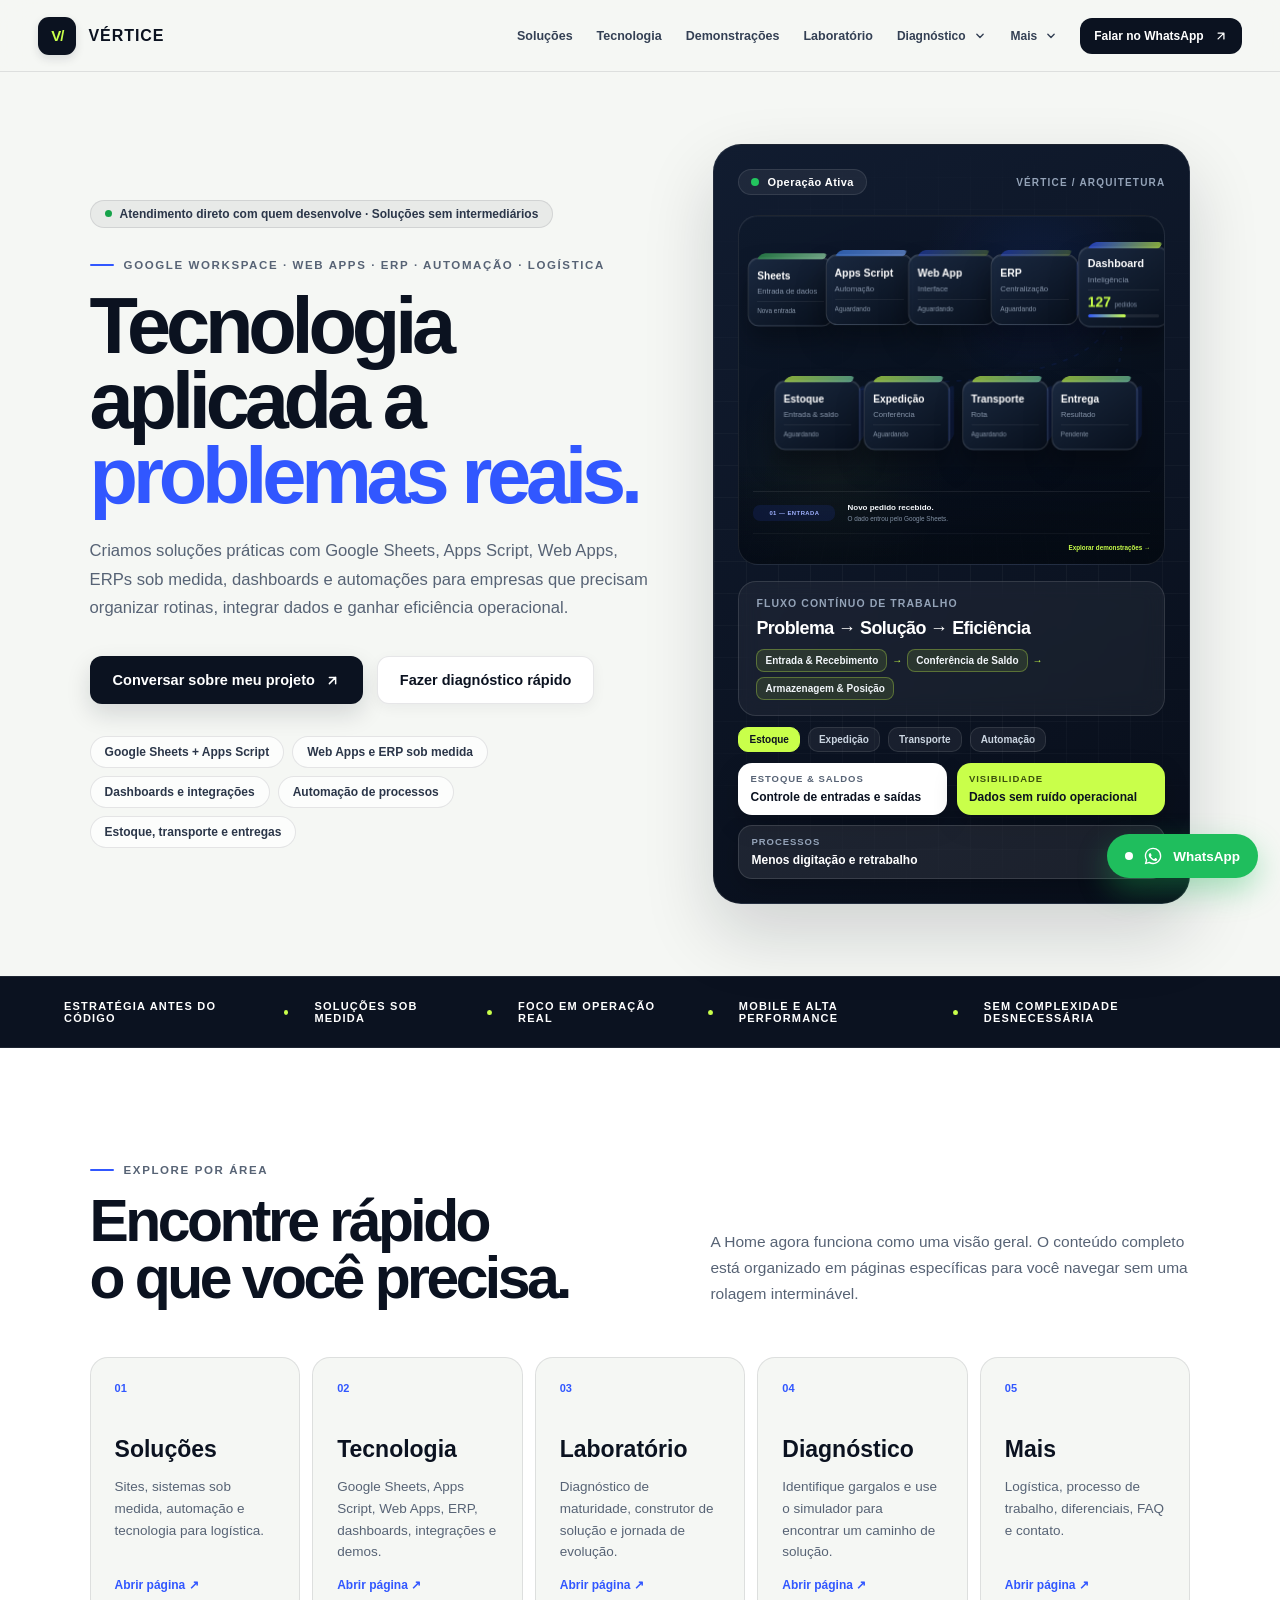
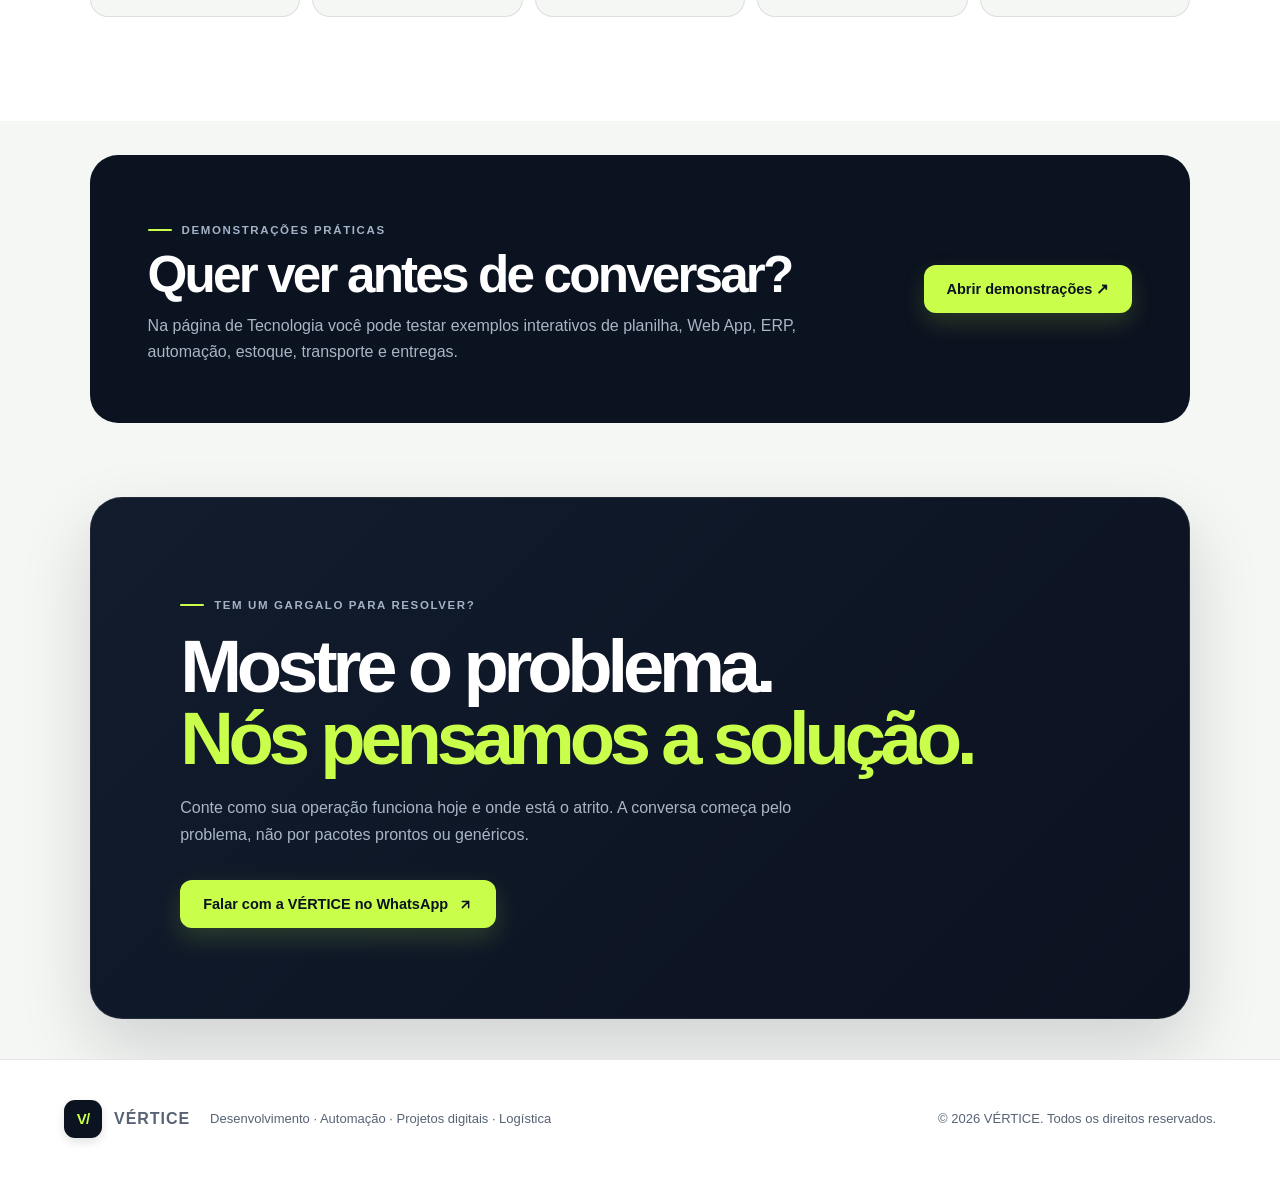
==== commit 8724e742: "fix: align hero data traces with clean two-row layout" ====
--- a/index.html
+++ b/index.html
@@ -135,17 +135,17 @@
                 </filter>
               </defs>
 
-              <path id="path-sheets-script" class="architecture-path tech-path" d="M110 86 C165 86 215 104 275 112"/>
-              <path id="path-script-webapp" class="architecture-path tech-path" d="M335 112 C390 112 430 132 485 142"/>
-              <path id="path-webapp-erp" class="architecture-path tech-path" d="M545 142 C600 142 640 125 695 112"/>
-              <path id="path-erp-dashboard" class="architecture-path tech-path" d="M755 112 C810 105 850 86 902 76"/>
-
-              <path id="path-dashboard-stock" class="architecture-path cycle-path" d="M902 99 C885 164 760 192 608 209 S330 220 175 246"/>
-              <path id="path-stock-expedition" class="architecture-path ops-path" d="M190 275 C270 276 320 284 365 286"/>
-              <path id="path-expedition-transport" class="architecture-path ops-path" d="M425 286 C500 286 550 281 610 275"/>
-              <path id="path-transport-delivery" class="architecture-path ops-path" d="M670 275 C742 270 790 262 842 250"/>
-
-              <path id="path-delivery-dashboard" class="architecture-path feedback-path" d="M872 230 C925 188 937 139 916 99"/>
+              <path id="path-sheets-script" class="architecture-path tech-path" d="M112 98 C165 98 218 98 272 98"/>
+              <path id="path-script-webapp" class="architecture-path tech-path" d="M332 98 C385 98 438 98 488 98"/>
+              <path id="path-webapp-erp" class="architecture-path tech-path" d="M548 98 C600 98 650 98 688 98"/>
+              <path id="path-erp-dashboard" class="architecture-path tech-path" d="M748 98 C800 98 850 98 888 98"/>
+
+              <path id="path-dashboard-stock" class="architecture-path cycle-path" d="M900 120 C900 182 785 208 650 224 S350 230 170 260"/>
+              <path id="path-stock-expedition" class="architecture-path ops-path" d="M190 285 C250 285 305 285 355 285"/>
+              <path id="path-expedition-transport" class="architecture-path ops-path" d="M425 285 C490 285 545 285 615 285"/>
+              <path id="path-transport-delivery" class="architecture-path ops-path" d="M675 285 C735 285 790 285 835 285"/>
+
+              <path id="path-delivery-dashboard" class="architecture-path feedback-path" d="M865 262 C925 232 940 172 910 120"/>
 
               <g id="architecture-trail-layer"></g>
               <g id="architecture-packet-layer" filter="url(#arch-soft-glow)"></g>
--- a/styles.css
+++ b/styles.css
@@ -4895,3 +4895,197 @@
     font-size:5.5px !important;
   }
 }
+
+
+/* =========================================================
+   HERO 4.0B — COMPOSITION HOTFIX
+   Two clean architecture rows + exclusive status + separate CTA.
+   ========================================================= */
+.hero-architecture-shell.hero-architecture-v4{
+  min-height:350px !important;
+}
+
+.hero-architecture-shell.hero-architecture-v4 .hero-iso-scene{
+  inset:14px 14px 82px !important;
+}
+
+/* Clean two-row composition. Depth remains in translateZ, not overlapping text. */
+.hero-architecture-shell.hero-architecture-v4 .iso-node{
+  width:clamp(70px,7vw,84px) !important;
+  min-height:68px !important;
+  padding:9px 8px 8px !important;
+}
+
+.hero-architecture-shell.hero-architecture-v4 [data-arch-pos="sheets"]{left:10% !important;top:25% !important}
+.hero-architecture-shell.hero-architecture-v4 [data-arch-pos="automation"]{left:30% !important;top:25% !important}
+.hero-architecture-shell.hero-architecture-v4 [data-arch-pos="webapp"]{left:50% !important;top:25% !important}
+.hero-architecture-shell.hero-architecture-v4 [data-arch-pos="erp"]{left:70% !important;top:25% !important}
+.hero-architecture-shell.hero-architecture-v4 [data-arch-pos="dashboard"]{left:90% !important;top:25% !important}
+
+.hero-architecture-shell.hero-architecture-v4 [data-arch-pos="estoque"]{left:17% !important;top:73% !important}
+.hero-architecture-shell.hero-architecture-v4 [data-arch-pos="expedicao"]{left:39% !important;top:73% !important}
+.hero-architecture-shell.hero-architecture-v4 [data-arch-pos="transporte"]{left:63% !important;top:73% !important}
+.hero-architecture-shell.hero-architecture-v4 [data-arch-pos="entrega"]{left:85% !important;top:73% !important}
+
+/* No layer words in the visual plane. */
+.hero-architecture-shell.hero-architecture-v4 .architecture-depth-label{
+  display:none !important;
+}
+
+/* Tooltip is hover/focus-only and positioned by JS; never occupies the center by default. */
+.hero-architecture-shell.hero-architecture-v4 .architecture-tooltip{
+  display:none !important;
+  width:220px !important;
+  max-width:calc(100% - 16px) !important;
+  margin:0 !important;
+  padding:9px 10px !important;
+  border:1px solid rgba(255,255,255,.12) !important;
+  border-radius:9px !important;
+  background:rgba(5,12,22,.97) !important;
+  box-shadow:0 12px 28px rgba(0,0,0,.28) !important;
+  opacity:0 !important;
+  visibility:hidden !important;
+  transform:translateZ(62px) !important;
+  pointer-events:none !important;
+}
+.hero-architecture-shell.hero-architecture-v4 .architecture-tooltip.visible{
+  display:block !important;
+  opacity:1 !important;
+  visibility:visible !important;
+}
+.hero-architecture-shell.hero-architecture-v4 .architecture-tooltip strong{
+  color:#fff !important;
+  font-size:8px !important;
+  line-height:1.2 !important;
+}
+.hero-architecture-shell.hero-architecture-v4 .architecture-tooltip span{
+  color:#8797aa !important;
+  font-size:6.5px !important;
+  line-height:1.35 !important;
+}
+.hero-architecture-shell.hero-architecture-v4 .architecture-tooltip .architecture-tooltip-link{
+  display:block !important;
+  margin-top:5px !important;
+  color:var(--lime) !important;
+  font-size:6.6px !important;
+  font-weight:900 !important;
+}
+
+/* Status owns its own horizontal strip. No CTA inside it. */
+.hero-architecture-shell.hero-architecture-v4 .architecture-caption-v4{
+  left:14px !important;
+  right:14px !important;
+  bottom:30px !important;
+  min-height:43px !important;
+  padding:8px 0 7px !important;
+  grid-template-columns:82px minmax(0,1fr) !important;
+  gap:12px !important;
+  border-top:1px solid rgba(255,255,255,.08) !important;
+  border-bottom:1px solid rgba(255,255,255,.045) !important;
+}
+.hero-architecture-shell.hero-architecture-v4 .architecture-caption-copy strong{
+  font-size:8px !important;
+}
+.hero-architecture-shell.hero-architecture-v4 .architecture-caption-copy span{
+  font-size:6.4px !important;
+}
+.hero-architecture-shell.hero-architecture-v4 .architecture-step-badge{
+  padding:5px 6px !important;
+  font-size:5.9px !important;
+}
+
+/* One small CTA, in its own area below the status strip. */
+.hero-architecture-shell.hero-architecture-v4 .architecture-panel-cta{
+  position:absolute !important;
+  z-index:22 !important;
+  right:14px !important;
+  bottom:8px !important;
+  display:inline-flex !important;
+  align-items:center !important;
+  min-height:16px !important;
+  margin:0 !important;
+  padding:0 !important;
+  color:#c9ff4a !important;
+  font-size:6.3px !important;
+  line-height:1 !important;
+  font-weight:900 !important;
+  text-decoration:none !important;
+  white-space:nowrap !important;
+}
+.hero-architecture-shell.hero-architecture-v4 .architecture-panel-cta:hover,
+.hero-architecture-shell.hero-architecture-v4 .architecture-panel-cta:focus-visible{
+  color:#fff !important;
+  outline:none !important;
+}
+
+/* Motherboard: restrained traces and one stable foreground plane. */
+.hero-architecture-shell.hero-architecture-v4 .architecture-grid3d{
+  opacity:.19 !important;
+}
+.hero-architecture-shell.hero-architecture-v4 .architecture-path{
+  opacity:.28;
+}
+.hero-architecture-shell.hero-architecture-v4 .architecture-path.is-active-path{
+  opacity:1;
+}
+.hero-architecture-shell.hero-architecture-v4 .architecture-path.is-hover-path{
+  opacity:.86;
+}
+
+/* Tablet: preserve two rows without squeezing labels. */
+@media (max-width:1024px){
+  .hero-architecture-shell.hero-architecture-v4 .iso-node{
+    width:66px !important;
+    min-height:62px !important;
+    padding:8px 6px 7px !important;
+  }
+  .hero-architecture-shell.hero-architecture-v4 .iso-node-top{
+    font-size:8px !important;
+  }
+  .hero-architecture-shell.hero-architecture-v4 .iso-node small{
+    font-size:6.2px !important;
+  }
+  .hero-architecture-shell.hero-architecture-v4 .node-microstate{
+    font-size:5.4px !important;
+  }
+}
+
+/* Mobile: simplified perspective; no tooltip; cards remain readable. */
+@media (max-width:620px){
+  .hero-architecture-shell.hero-architecture-v4{
+    min-height:300px !important;
+  }
+  .hero-architecture-shell.hero-architecture-v4 .hero-iso-scene{
+    inset:9px 4px 78px !important;
+  }
+  .hero-architecture-shell.hero-architecture-v4 .architecture-tooltip{
+    display:none !important;
+  }
+  .hero-architecture-shell.hero-architecture-v4 .iso-node{
+    width:50px !important;
+    min-height:46px !important;
+    padding:6px 4px 5px !important;
+  }
+  .hero-architecture-shell.hero-architecture-v4 [data-arch-pos="sheets"]{left:10% !important;top:23% !important}
+  .hero-architecture-shell.hero-architecture-v4 [data-arch-pos="automation"]{left:30% !important;top:23% !important}
+  .hero-architecture-shell.hero-architecture-v4 [data-arch-pos="webapp"]{left:50% !important;top:23% !important}
+  .hero-architecture-shell.hero-architecture-v4 [data-arch-pos="erp"]{left:70% !important;top:23% !important}
+  .hero-architecture-shell.hero-architecture-v4 [data-arch-pos="dashboard"]{left:90% !important;top:23% !important}
+  .hero-architecture-shell.hero-architecture-v4 [data-arch-pos="estoque"]{left:15% !important;top:72% !important}
+  .hero-architecture-shell.hero-architecture-v4 [data-arch-pos="expedicao"]{left:38% !important;top:72% !important}
+  .hero-architecture-shell.hero-architecture-v4 [data-arch-pos="transporte"]{left:63% !important;top:72% !important}
+  .hero-architecture-shell.hero-architecture-v4 [data-arch-pos="entrega"]{left:86% !important;top:72% !important}
+
+  .hero-architecture-shell.hero-architecture-v4 .architecture-caption-v4{
+    left:8px !important;
+    right:8px !important;
+    bottom:29px !important;
+    grid-template-columns:68px minmax(0,1fr) !important;
+    gap:6px !important;
+  }
+  .hero-architecture-shell.hero-architecture-v4 .architecture-panel-cta{
+    right:8px !important;
+    bottom:8px !important;
+    font-size:5.7px !important;
+  }
+}
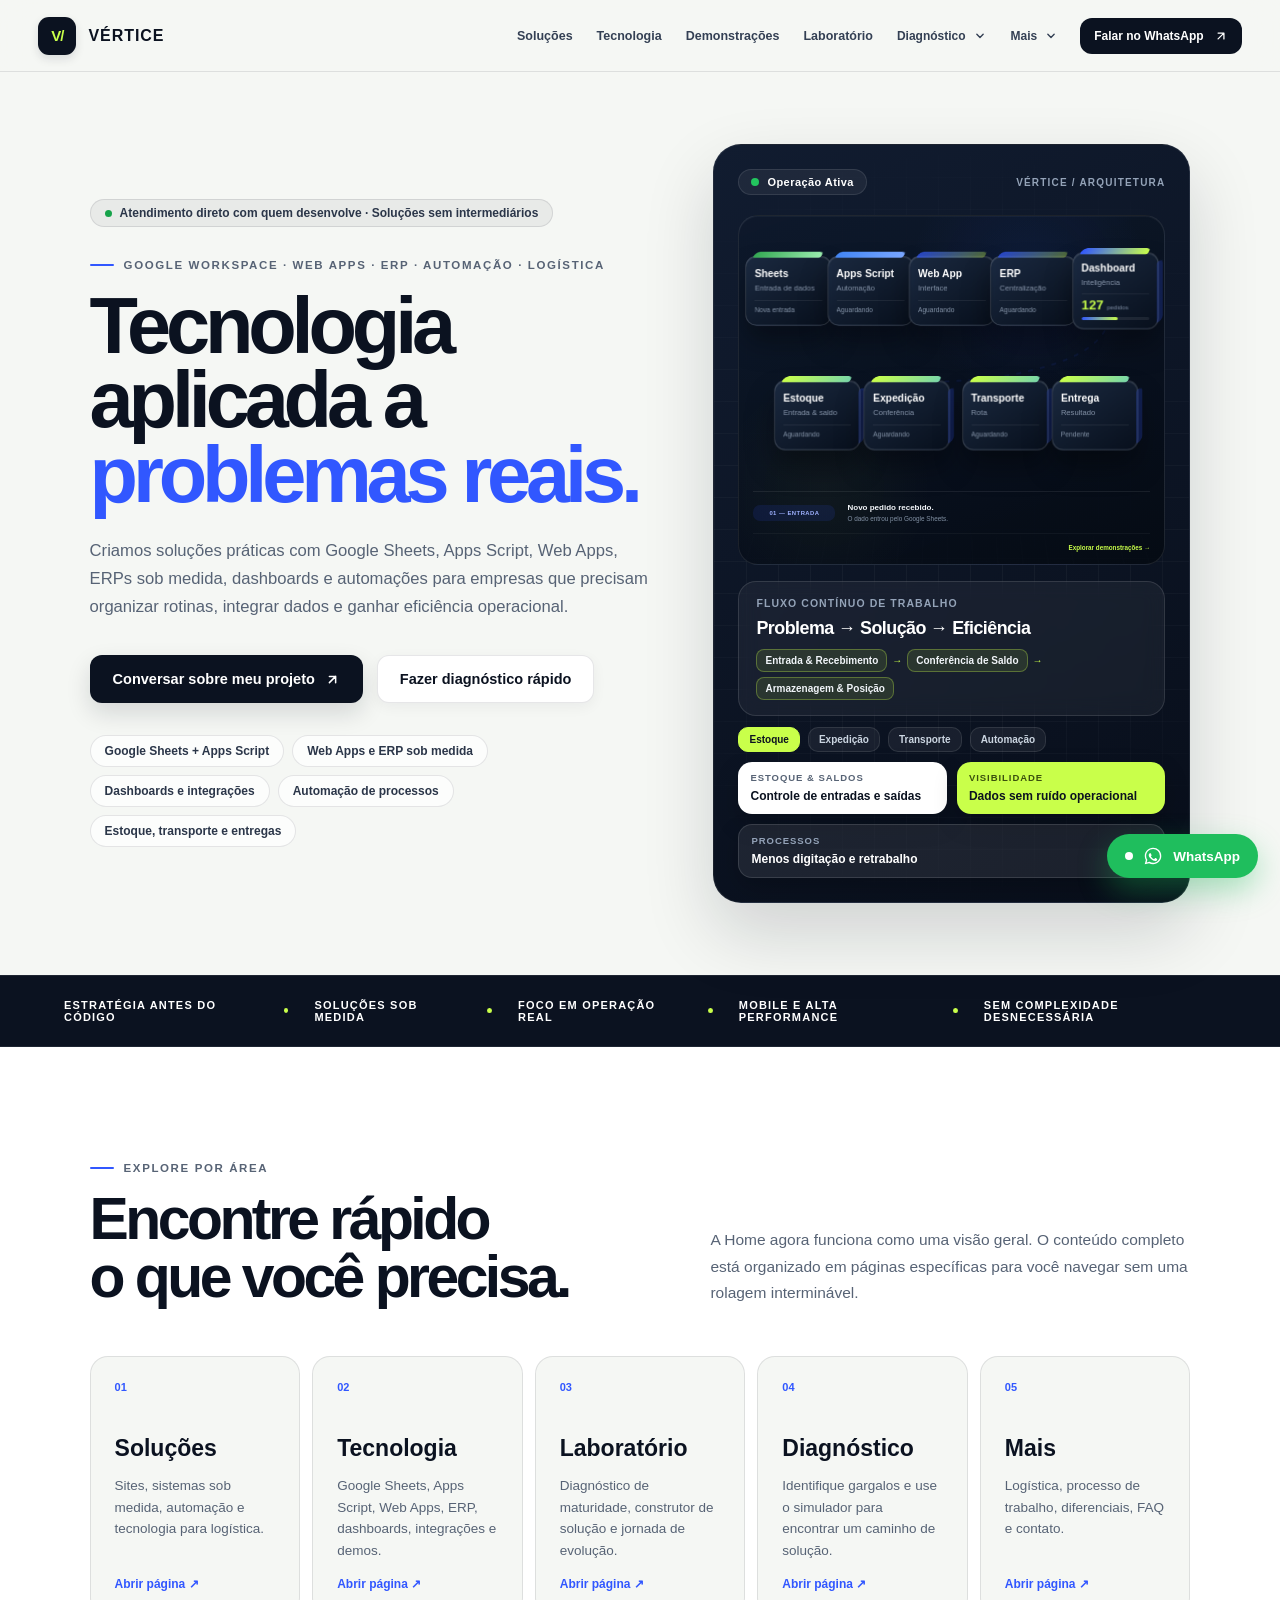
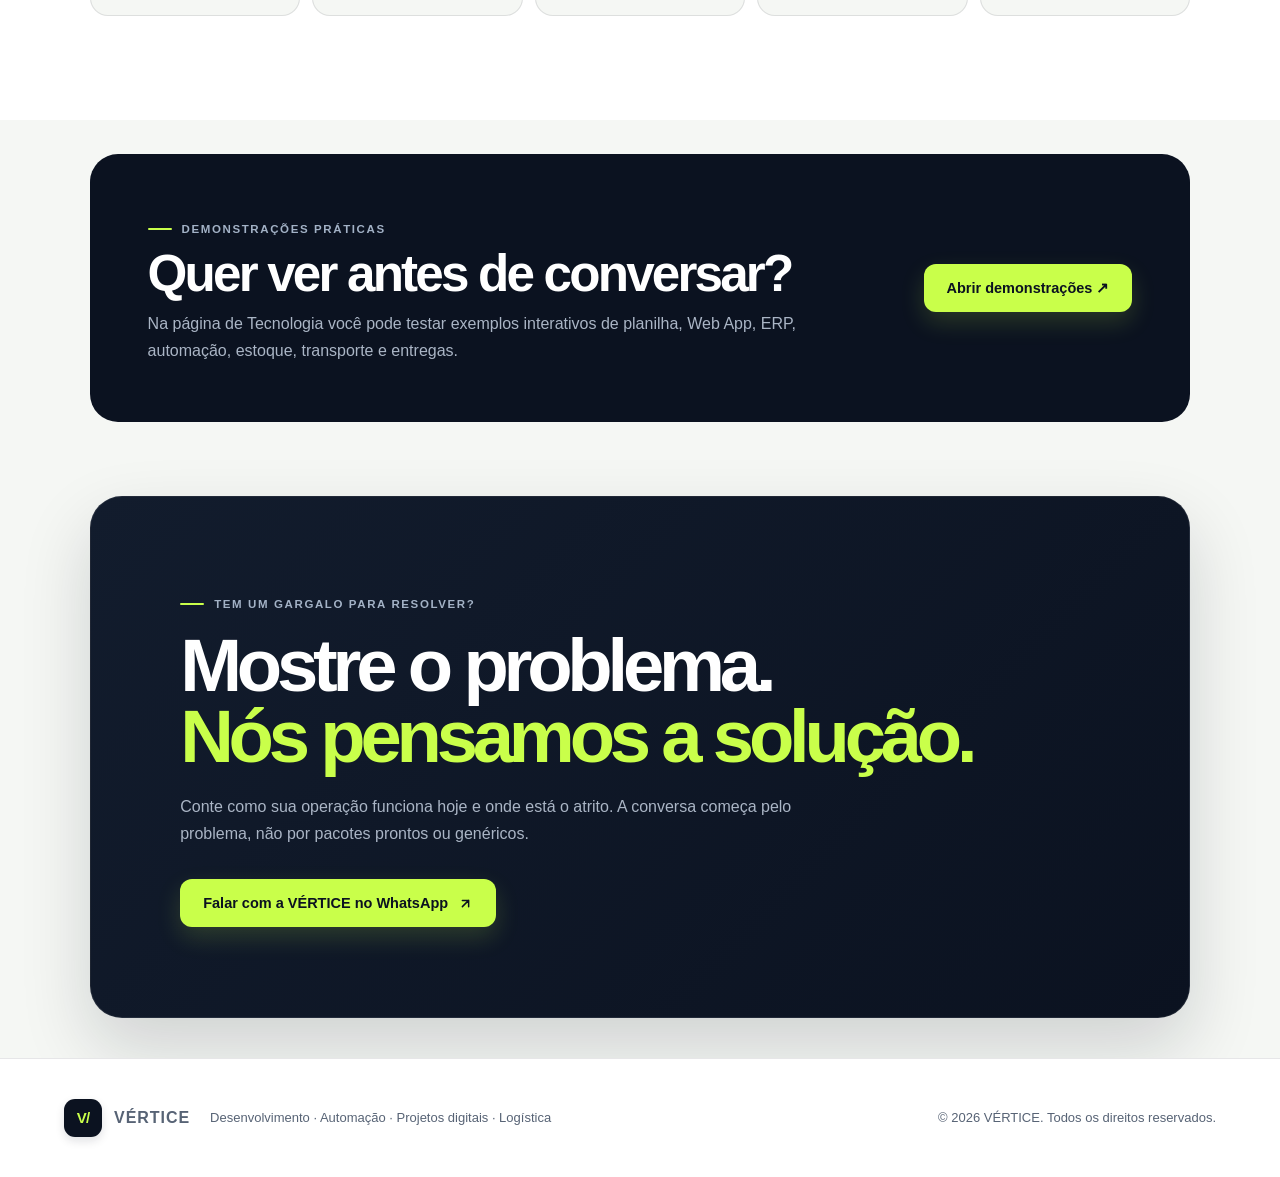
==== commit 5715fa4b: "fix: remove extra hero return path and finalize cache" ====
--- a/index.html
+++ b/index.html
@@ -17,7 +17,7 @@
   <meta name="twitter:description" content="VÉRTICE — Google Sheets, Apps Script, Web Apps, ERP, automações, dashboards, integrações e sistemas sob medida para logística e eficiência operacional.">
   <link rel="canonical" href="https://daianrj.github.io/vertice-site/">
   <title>VÉRTICE — Apps Script, ERP, Automação & Logística</title>
-  <link rel="stylesheet" href="styles.css?v=20260922-hero4">
+  <link rel="stylesheet" href="styles.css?v=20260922-hero-final">
 </head>
 <body data-page="home">
   <a class="skip-link" href="#conteudo">Pular para o conteúdo principal</a>
@@ -125,11 +125,7 @@
                   <stop offset=".6" stop-color="#79d7aa" stop-opacity=".72"/>
                   <stop offset="1" stop-color="#c9ff4a" stop-opacity=".82"/>
                 </linearGradient>
-                <linearGradient id="arch-feedback-line" x1="0" x2="1">
-                  <stop offset="0" stop-color="#c9ff4a" stop-opacity=".64"/>
-                  <stop offset="1" stop-color="#3157ff" stop-opacity=".38"/>
-                </linearGradient>
-                <filter id="arch-soft-glow" x="-50%" y="-50%" width="200%" height="200%">
+<filter id="arch-soft-glow" x="-50%" y="-50%" width="200%" height="200%">
                   <feGaussianBlur stdDeviation="1.8" result="blur"/>
                   <feMerge><feMergeNode in="blur"/><feMergeNode in="SourceGraphic"/></feMerge>
                 </filter>
@@ -144,10 +140,7 @@
               <path id="path-stock-expedition" class="architecture-path ops-path" d="M190 285 C250 285 305 285 355 285"/>
               <path id="path-expedition-transport" class="architecture-path ops-path" d="M425 285 C490 285 545 285 615 285"/>
               <path id="path-transport-delivery" class="architecture-path ops-path" d="M675 285 C735 285 790 285 835 285"/>
-
-              <path id="path-delivery-dashboard" class="architecture-path feedback-path" d="M865 262 C925 232 940 172 910 120"/>
-
-              <g id="architecture-trail-layer"></g>
+<g id="architecture-trail-layer"></g>
               <g id="architecture-packet-layer" filter="url(#arch-soft-glow)"></g>
             </svg>
 <button class="iso-node node-sheets depth-layer-data" type="button"
@@ -343,6 +336,6 @@
     <span>WhatsApp</span>
   </a>
   
-  <script src="script.js?v=20260922-hero4" defer></script>
+  <script src="script.js?v=20260922-hero-final" defer></script>
 </body>
 </html>
--- a/styles.css
+++ b/styles.css
@@ -3067,271 +3067,6 @@
    Two intentional impact moments. No global 3D styling.
    ========================================================= */
 
-/* HERO: operational architecture */
-.hero-visual {
-  min-height: 760px;
-  isolation: isolate;
-}
-
-.hero-architecture-shell {
-  --tilt-x: 0deg;
-  --tilt-y: 0deg;
-  position: relative;
-  z-index: 2;
-  min-height: 300px;
-  margin: 0 0 16px;
-  border: 1px solid rgba(255,255,255,.09);
-  border-radius: 20px;
-  overflow: hidden;
-  background:
-    radial-gradient(circle at 28% 22%, rgba(49,87,255,.14), transparent 31%),
-    radial-gradient(circle at 74% 74%, rgba(201,255,74,.07), transparent 28%),
-    rgba(5,11,21,.54);
-  box-shadow: inset 0 1px 0 rgba(255,255,255,.04);
-  perspective: 1100px;
-}
-
-.hero-webgl {
-  position: absolute;
-  inset: 0;
-  width: 100%;
-  height: 100%;
-  opacity: .52;
-  pointer-events: none;
-}
-
-.hero-iso-scene {
-  position: absolute;
-  inset: 16px 18px 58px;
-  transform-style: preserve-3d;
-  transform: rotateX(var(--tilt-x)) rotateY(var(--tilt-y));
-  transition: transform .5s cubic-bezier(.2,.8,.2,1);
-}
-
-.iso-plane {
-  position: absolute;
-  height: 108px;
-  border: 1px solid rgba(255,255,255,.07);
-  border-radius: 18px;
-  background:
-    linear-gradient(rgba(255,255,255,.032) 1px, transparent 1px),
-    linear-gradient(90deg, rgba(255,255,255,.032) 1px, transparent 1px),
-    rgba(255,255,255,.018);
-  background-size: 18px 18px;
-  transform: perspective(700px) rotateX(63deg) rotateZ(-2deg);
-  transform-origin: center;
-  pointer-events: none;
-}
-
-.iso-plane-tech { left: 2%; right: 2%; top: 15px; }
-.iso-plane-ops { left: 8%; right: 8%; bottom: 10px; opacity: .72; }
-
-.iso-lane {
-  position: absolute;
-  left: 4%;
-  right: 4%;
-  height: 104px;
-  display: flex;
-  align-items: center;
-  justify-content: space-between;
-  gap: 5px;
-  transform-style: preserve-3d;
-}
-
-.iso-lane-tech { top: 18px; }
-.iso-lane-ops { bottom: 14px; left: 10%; right: 10%; }
-
-.iso-lane-label {
-  position: absolute;
-  left: 0;
-  top: -1px;
-  color: #718096;
-  font-size: 8px;
-  line-height: 1;
-  font-weight: 900;
-  letter-spacing: .15em;
-  pointer-events: none;
-}
-
-.iso-node {
-  position: relative;
-  width: clamp(62px, 7vw, 86px);
-  min-height: 58px;
-  margin-top: 20px;
-  padding: 10px 7px 8px;
-  border: 1px solid rgba(255,255,255,.16);
-  border-radius: 11px;
-  background: linear-gradient(145deg, rgba(28,43,68,.96), rgba(10,18,32,.98));
-  color: #fff;
-  text-align: left;
-  box-shadow:
-    0 15px 22px rgba(0,0,0,.32),
-    inset 0 1px 0 rgba(255,255,255,.08);
-  transform: translateZ(12px) translateY(0);
-  transition: transform .25s ease, border-color .25s ease, box-shadow .25s ease, background .25s ease;
-  transform-style: preserve-3d;
-  z-index: 3;
-}
-
-.iso-node::before,
-.iso-node::after {
-  content: "";
-  position: absolute;
-  pointer-events: none;
-  opacity: .7;
-}
-
-.iso-node::before {
-  left: 7px;
-  right: 7px;
-  top: -5px;
-  height: 6px;
-  border-radius: 5px 5px 2px 2px;
-  background: linear-gradient(90deg, rgba(49,87,255,.65), rgba(201,255,74,.34));
-  transform: skewX(-35deg);
-  transform-origin: bottom;
-}
-
-.iso-node::after {
-  right: -5px;
-  top: 7px;
-  bottom: 7px;
-  width: 6px;
-  border-radius: 2px 5px 5px 2px;
-  background: rgba(49,87,255,.24);
-  transform: skewY(-35deg);
-  transform-origin: left;
-}
-
-.iso-node:hover,
-.iso-node:focus-visible,
-.iso-node.is-active {
-  transform: translateZ(26px) translateY(-5px);
-  border-color: rgba(201,255,74,.62);
-  box-shadow:
-    0 22px 32px rgba(0,0,0,.4),
-    0 0 0 1px rgba(201,255,74,.08),
-    0 0 26px rgba(49,87,255,.15);
-  outline: none;
-}
-
-.iso-node-top {
-  display: block;
-  font-size: 10.5px;
-  font-weight: 850;
-  line-height: 1.1;
-  white-space: nowrap;
-}
-
-.iso-node small {
-  display: block;
-  margin-top: 5px;
-  color: #8795aa;
-  font-size: 8px;
-  line-height: 1.2;
-  white-space: nowrap;
-}
-
-.node-sheets::before { background: linear-gradient(90deg,#34a853,#a7f3b9); }
-.node-script::before { background: linear-gradient(90deg,#4285f4,#78a7ff); }
-.node-dashboard::before { background: linear-gradient(90deg,var(--blue),var(--lime)); }
-.node-stock::before,
-.node-expedition::before,
-.node-transport::before,
-.node-delivery::before { background: linear-gradient(90deg,var(--lime),#79d7aa); }
-
-.iso-connector {
-  position: relative;
-  flex: 1 1 18px;
-  max-width: 28px;
-  height: 1px;
-  margin-top: 22px;
-  background: linear-gradient(90deg, rgba(49,87,255,.16), rgba(49,87,255,.75), rgba(201,255,74,.35));
-  box-shadow: 0 0 10px rgba(49,87,255,.22);
-  overflow: visible;
-}
-
-.iso-connector::after {
-  content: "";
-  position: absolute;
-  top: -2px;
-  left: -3px;
-  width: 5px;
-  height: 5px;
-  border-radius: 50%;
-  background: var(--lime);
-  box-shadow: 0 0 8px rgba(201,255,74,.75);
-  animation: dataPulse 3.4s linear infinite;
-}
-
-.iso-lane-ops .iso-connector::after { animation-delay: -1.1s; }
-
-@keyframes dataPulse {
-  from { transform: translateX(0); opacity: 0; }
-  12% { opacity: 1; }
-  88% { opacity: 1; }
-  to { transform: translateX(27px); opacity: 0; }
-}
-
-.iso-bridge {
-  position: absolute;
-  width: 1px;
-  height: 48px;
-  left: 52%;
-  top: 104px;
-  background: linear-gradient(rgba(49,87,255,.18), rgba(201,255,74,.62), rgba(49,87,255,.12));
-  box-shadow: 0 0 12px rgba(201,255,74,.14);
-}
-
-.iso-bridge::after {
-  content: "";
-  position: absolute;
-  left: -2px;
-  top: 0;
-  width: 5px;
-  height: 5px;
-  border-radius: 50%;
-  background: var(--lime);
-  animation: bridgePulse 2.8s ease-in-out infinite;
-}
-
-@keyframes bridgePulse {
-  0%,100% { transform: translateY(0); opacity: .2; }
-  50% { transform: translateY(43px); opacity: 1; }
-}
-
-.architecture-caption {
-  position: absolute;
-  left: 18px;
-  right: 18px;
-  bottom: 12px;
-  display: flex;
-  align-items: baseline;
-  gap: 9px;
-  min-height: 34px;
-  padding-top: 9px;
-  border-top: 1px solid rgba(255,255,255,.07);
-  z-index: 4;
-}
-
-.architecture-caption strong {
-  color: #f5f8fc;
-  font-size: 10px;
-  white-space: nowrap;
-}
-
-.architecture-caption span {
-  color: #748399;
-  font-size: 9px;
-  line-height: 1.35;
-}
-
-.hero-visual.webgl-ready .hero-architecture-shell {
-  box-shadow:
-    inset 0 1px 0 rgba(255,255,255,.05),
-    0 18px 40px rgba(0,0,0,.14);
-}
-
 /* Existing dashboard remains functional, visually secondary to the architecture scene */
 .hero-visual .visual-panel {
   padding: 15px 17px;
@@ -3843,438 +3578,59 @@
 }
 
 
+
+
 /* =========================================================
-   HERO ARCHITECTURE V2 — LIVE BUSINESS OPERATION
-   Meaningful motion only: packets, processing, feedback.
+   VÉRTICE / ARQUITETURA — FINAL CONSOLIDATED COMPONENT
+   Single source of truth. No legacy architecture rules below.
    ========================================================= */
-.hero-architecture-shell {
-  min-height: 340px;
-  background:
-    radial-gradient(circle at 50% 42%, rgba(49,87,255,.075), transparent 38%),
-    linear-gradient(160deg, rgba(15,27,47,.86), rgba(6,12,22,.96));
-}
-
-.hero-iso-scene {
-  inset: 10px 12px 54px;
-  transform-style: preserve-3d;
-  perspective: 1150px;
-}
-
-.architecture-network {
-  position: absolute;
-  inset: 0;
-  width: 100%;
-  height: 100%;
-  overflow: visible;
-  pointer-events: none;
-  z-index: 1;
-}
-
-.architecture-path {
-  fill: none;
-  stroke-width: 2;
-  vector-effect: non-scaling-stroke;
-  transition: stroke-width .2s ease, opacity .2s ease, filter .2s ease;
-}
-
-.tech-path {
-  stroke: url(#arch-tech-line);
-  opacity: .54;
-}
-
-.ops-path {
-  stroke: url(#arch-ops-line);
-  opacity: .5;
-}
-
-.cycle-path {
-  stroke: rgba(49,87,255,.34);
-  stroke-dasharray: 5 7;
-  opacity: .6;
-}
-
-.feedback-path {
-  stroke: rgba(201,255,74,.38);
-  stroke-dasharray: 4 7;
-  opacity: .66;
-}
-
-.architecture-path.is-active-path,
-.architecture-path.is-hover-path {
-  opacity: 1;
-  stroke-width: 2.8;
-  filter: drop-shadow(0 0 4px rgba(201,255,74,.22));
-}
-
-.architecture-lane-title {
-  position: absolute;
-  z-index: 2;
-  color: #6f7f94;
-  font-size: 7.5px;
-  font-weight: 900;
-  letter-spacing: .16em;
-  pointer-events: none;
-}
-
-.architecture-lane-title-tech {
-  left: 3.5%;
-  top: 8%;
-}
-
-.architecture-lane-title-ops {
-  left: 7%;
-  top: 56%;
-}
-
-.hero-iso-scene .iso-node {
-  position: absolute;
-  z-index: 4;
-  width: clamp(64px, 7.2vw, 88px);
-  min-height: 68px;
-  margin: 0;
-  padding: 9px 8px 8px;
-  transform: translate(-50%, -50%) translateZ(12px);
-  transition:
-    transform .24s ease,
-    border-color .24s ease,
-    box-shadow .24s ease,
-    background .24s ease;
-}
-
-.hero-iso-scene .iso-node:hover,
-.hero-iso-scene .iso-node:focus-visible,
-.hero-iso-scene .iso-node.is-hovered {
-  transform: translate(-50%, -50%) translateZ(22px) translateY(-3px);
-  border-color: rgba(49,87,255,.52);
-  box-shadow:
-    0 19px 30px rgba(0,0,0,.36),
-    0 0 0 1px rgba(49,87,255,.08);
-}
-
-.hero-iso-scene .iso-node.is-active {
-  transform: translate(-50%, -50%) translateZ(24px) translateY(-3px);
-  border-color: rgba(49,87,255,.7);
-  box-shadow:
-    0 19px 32px rgba(0,0,0,.38),
-    0 0 0 1px rgba(49,87,255,.12);
-}
-
-.hero-iso-scene .iso-node.is-processing {
-  transform: translate(-50%, -50%) translateZ(26px) translateY(-4px);
-  border-color: rgba(201,255,74,.72);
-  background: linear-gradient(145deg, rgba(31,52,74,.98), rgba(10,18,32,.98));
-  box-shadow:
-    0 20px 34px rgba(0,0,0,.4),
-    0 0 0 2px rgba(201,255,74,.07);
-}
-
-.hero-iso-scene .iso-node.is-processing::before {
-  opacity: 1;
-  background: linear-gradient(90deg, var(--lime), #fff7, var(--lime));
-}
-
-.hero-iso-scene .iso-node.is-success {
-  transform: translate(-50%, -50%) translateZ(23px) translateY(-3px);
-  border-color: rgba(201,255,74,.66);
-  box-shadow:
-    0 18px 30px rgba(0,0,0,.34),
-    0 0 0 1px rgba(201,255,74,.08);
-}
-
-[data-arch-pos="sheets"] { left: 10.5%; top: 25.5%; }
-[data-arch-pos="automation"] { left: 30%; top: 25.5%; }
-[data-arch-pos="webapp"] { left: 50%; top: 25.5%; }
-[data-arch-pos="erp"] { left: 70%; top: 25.5%; }
-[data-arch-pos="dashboard"] { left: 90%; top: 25.5%; }
-
-[data-arch-pos="estoque"] { left: 17%; top: 74%; }
-[data-arch-pos="expedicao"] { left: 38%; top: 74%; }
-[data-arch-pos="transporte"] { left: 62%; top: 74%; }
-[data-arch-pos="entrega"] { left: 85%; top: 74%; }
-
-.node-microstate {
-  display: block;
-  max-width: 100%;
-  margin-top: 6px;
-  padding-top: 5px;
-  border-top: 1px solid rgba(255,255,255,.07);
-  color: #8e9caf;
-  font-size: 7px;
-  line-height: 1.15;
-  white-space: nowrap;
-  overflow: hidden;
-  text-overflow: ellipsis;
-}
-
-.is-processing .node-microstate,
-.is-success .node-microstate {
-  color: var(--lime);
-}
-
-.node-kpi {
-  display: flex;
-  align-items: baseline;
-  gap: 3px;
-  margin-top: 6px;
-  padding-top: 4px;
-  border-top: 1px solid rgba(255,255,255,.08);
-  color: var(--lime);
-}
-
-.node-kpi b {
-  font-size: 14px;
-  line-height: 1;
-  transition: transform .22s ease, color .22s ease;
-}
-
-.node-kpi em {
-  color: #8090a6;
-  font-size: 6.5px;
-  font-style: normal;
-}
-
-.node-kpi.kpi-updated b {
-  transform: translateY(-2px) scale(1.14);
-  color: #fff;
-}
-
-.architecture-packet {
-  pointer-events: none;
-}
-
-.architecture-packet.data {
-  fill: #8fa6ff;
-  stroke: #dfe6ff;
-  stroke-width: 1.2;
-}
-
-.architecture-packet.operation {
-  fill: var(--lime);
-  stroke: #efffc8;
-  stroke-width: 1.2;
-}
-
-.architecture-packet.feedback {
-  fill: var(--lime);
-  stroke: #fff;
-  stroke-width: 1.5;
-}
-
-.architecture-cycle-label {
-  position: absolute;
-  left: 50%;
-  top: 49%;
-  z-index: 3;
-  display: flex;
-  align-items: center;
-  gap: 5px;
-  transform: translate(-50%, -50%) translateZ(5px);
-  padding: 5px 8px;
-  border: 1px solid rgba(255,255,255,.07);
-  border-radius: 999px;
-  background: rgba(7,14,25,.82);
-  color: #728198;
-  font-size: 6px;
-  font-weight: 850;
-  letter-spacing: .04em;
-  white-space: nowrap;
-  pointer-events: none;
-}
-
-.architecture-cycle-label i {
-  color: var(--lime);
-  font-style: normal;
-}
-
-.architecture-caption {
-  min-height: 38px;
-}
-
-.architecture-caption strong {
-  color: #f5f8fc;
-}
-
-.architecture-caption span {
-  color: #8291a6;
-}
-
-/* Old decorative WebGL canvas is intentionally disabled in V2. */
-.hero-webgl {
-  display: none !important;
-}
-
-/* Mobile: retain the flow, reduce depth and labels. */
-@media (max-width: 820px) {
-  .hero-architecture-shell {
-    min-height: 296px;
-  }
-
-  .hero-iso-scene {
-    inset: 10px 6px 58px;
-    transform: none !important;
-  }
-
-  .hero-iso-scene .iso-node,
-  .hero-iso-scene .iso-node:hover,
-  .hero-iso-scene .iso-node:focus-visible,
-  .hero-iso-scene .iso-node.is-hovered,
-  .hero-iso-scene .iso-node.is-active,
-  .hero-iso-scene .iso-node.is-processing,
-  .hero-iso-scene .iso-node.is-success {
-    width: 58px;
-    min-height: 54px;
-    padding: 7px 5px 6px;
-    transform: translate(-50%, -50%);
-  }
-
-  .hero-iso-scene .iso-node-top {
-    font-size: 8px;
-  }
-
-  .hero-iso-scene .iso-node small {
-    display: none;
-  }
-
-  .node-microstate {
-    margin-top: 4px;
-    padding-top: 4px;
-    font-size: 5.8px;
-  }
-
-  .node-kpi b {
-    font-size: 11px;
-  }
-
-  .node-kpi em {
-    display: none;
-  }
-
-  .architecture-cycle-label {
-    font-size: 5.2px;
-    gap: 3px;
-    padding: 4px 6px;
-  }
-
-  .architecture-lane-title {
-    font-size: 6px;
-  }
-}
-
-@media (max-width: 560px) {
-  .hero-architecture-shell {
-    min-height: 258px;
-  }
-
-  .hero-iso-scene {
-    inset: 8px 2px 57px;
-  }
-
-  .hero-iso-scene .iso-node,
-  .hero-iso-scene .iso-node:hover,
-  .hero-iso-scene .iso-node:focus-visible,
-  .hero-iso-scene .iso-node.is-hovered,
-  .hero-iso-scene .iso-node.is-active,
-  .hero-iso-scene .iso-node.is-processing,
-  .hero-iso-scene .iso-node.is-success {
-    width: 48px;
-    min-height: 45px;
-    padding: 6px 4px 5px;
-    border-radius: 8px;
-  }
-
-  .hero-iso-scene .iso-node-top {
-    font-size: 6.7px;
-  }
-
-  .node-microstate {
-    display: none;
-  }
-
-  .architecture-cycle-label {
-    display: none;
-  }
-
-  .architecture-lane-title {
-    font-size: 5.4px;
-  }
-
-  .architecture-caption {
-    gap: 2px;
-  }
-}
-
-@media (prefers-reduced-motion: reduce) {
-  .architecture-path,
-  .hero-iso-scene .iso-node,
-  .node-kpi b {
-    transition: none !important;
-  }
-
-  .architecture-packet {
-    display: none !important;
-  }
-
-  .architecture-static .architecture-path {
-    opacity: .62;
-  }
-}
-
-
-/* =========================================================
-   VÉRTICE HERO 4.0 — LIVING 3D DIGITAL ARCHITECTURE
-   3D = depth. Motion = data. Interaction = discovery.
-   ========================================================= */
-.hero-architecture-v4{
+.hero-architecture-shell.hero-architecture-v4{
   --tilt-x:0deg;
   --tilt-y:0deg;
   --parallax-x:0px;
   --parallax-y:0px;
   position:relative;
+  z-index:2;
   min-height:350px;
+  margin:0 0 16px;
+  border:1px solid rgba(255,255,255,.09);
+  border-radius:20px;
   overflow:hidden;
   isolation:isolate;
+  perspective:1200px;
   background:
-    radial-gradient(circle at 70% 18%,rgba(49,87,255,.11),transparent 28%),
-    radial-gradient(circle at 22% 76%,rgba(201,255,74,.045),transparent 27%),
-    linear-gradient(160deg,rgba(14,25,44,.92),rgba(5,11,20,.98));
-  perspective:1200px;
-}
-
-.hero-architecture-v4::after{
-  content:"";
-  position:absolute;
-  inset:0;
-  z-index:0;
-  pointer-events:none;
-  background:linear-gradient(180deg,transparent 0 72%,rgba(4,10,18,.48));
-}
-
-.architecture-grid3d{
+    radial-gradient(circle at 68% 17%,rgba(49,87,255,.09),transparent 29%),
+    radial-gradient(circle at 20% 78%,rgba(201,255,74,.04),transparent 25%),
+    linear-gradient(160deg,rgba(14,25,44,.94),rgba(5,11,20,.99));
+  box-shadow:inset 0 1px 0 rgba(255,255,255,.04);
+}
+
+.hero-architecture-v4 .architecture-grid3d{
   position:absolute;
   z-index:0;
   left:-15%;
   right:-15%;
-  bottom:-95px;
-  height:245px;
-  opacity:.27;
+  bottom:-98px;
+  height:240px;
+  opacity:.18;
   pointer-events:none;
   background-image:
-    linear-gradient(rgba(95,118,155,.19) 1px,transparent 1px),
-    linear-gradient(90deg,rgba(95,118,155,.19) 1px,transparent 1px);
+    linear-gradient(rgba(96,118,154,.16) 1px,transparent 1px),
+    linear-gradient(90deg,rgba(96,118,154,.16) 1px,transparent 1px);
   background-size:30px 30px;
   transform-origin:center bottom;
-  transform:
-    translate3d(calc(var(--parallax-x) * -.16),calc(var(--parallax-y) * -.14),-70px)
-    rotateX(67deg);
-  mask-image:linear-gradient(to top,#000 12%,rgba(0,0,0,.55) 55%,transparent 100%);
-  -webkit-mask-image:linear-gradient(to top,#000 12%,rgba(0,0,0,.55) 55%,transparent 100%);
-  transition:transform .16s ease-out;
+  transform:translate3d(calc(var(--parallax-x) * -.12),calc(var(--parallax-y) * -.1),-70px) rotateX(67deg);
+  mask-image:linear-gradient(to top,#000 10%,rgba(0,0,0,.52) 58%,transparent 100%);
+  -webkit-mask-image:linear-gradient(to top,#000 10%,rgba(0,0,0,.52) 58%,transparent 100%);
+  transition:transform .18s ease-out;
 }
 
 .hero-architecture-v4 .hero-iso-scene{
   position:absolute;
   z-index:2;
-  inset:8px 12px 64px;
+  inset:14px 14px 82px;
+  display:block;
+  overflow:visible;
   perspective:1100px;
   transform-style:preserve-3d;
   transform:rotateX(var(--tilt-x)) rotateY(var(--tilt-y));
@@ -4282,150 +3638,153 @@
 }
 
 .hero-architecture-v4 .architecture-network{
+  position:absolute;
+  inset:0;
   z-index:1;
-  transform:translate3d(calc(var(--parallax-x) * .22),calc(var(--parallax-y) * .18),4px);
+  width:100%;
+  height:100%;
+  overflow:visible;
+  pointer-events:none;
+  transform:translate3d(calc(var(--parallax-x) * .18),calc(var(--parallax-y) * .14),3px);
   transition:transform .18s ease-out;
 }
 
 .hero-architecture-v4 .architecture-path{
-  opacity:.37;
-  stroke-width:1.7;
+  fill:none;
+  stroke-width:1.8;
+  vector-effect:non-scaling-stroke;
+  opacity:.28;
   transition:opacity .22s ease,stroke-width .22s ease,filter .22s ease;
 }
-
-.hero-architecture-v4 .architecture-path.is-active-path{
-  opacity:1;
-  stroke-width:2.6;
-  filter:drop-shadow(0 0 4px rgba(201,255,74,.24));
-}
-
-.hero-architecture-v4 .architecture-path.is-hover-path{
-  opacity:.88;
-  stroke-width:2.3;
-}
-
+.hero-architecture-v4 .tech-path{stroke:url(#arch-tech-line)}
+.hero-architecture-v4 .ops-path{stroke:url(#arch-ops-line)}
+.hero-architecture-v4 .cycle-path{
+  stroke:rgba(49,87,255,.38);
+  stroke-dasharray:5 7;
+}
 .hero-architecture-v4 .feedback-path{
   stroke:url(#arch-feedback-line);
   stroke-dasharray:4 7;
 }
-
-.architecture-depth-label{
-  position:absolute;
-  z-index:2;
-  color:#617189;
-  font-size:6.5px;
-  line-height:1;
-  font-weight:900;
-  letter-spacing:.16em;
-  pointer-events:none;
-  transform:translateZ(-12px);
-}
-.depth-data{left:4%;top:8%}
-.depth-processing{left:34%;top:8%}
-.depth-intelligence{right:3%;top:7%}
-.depth-operation{left:7%;top:61%}
+.hero-architecture-v4 .architecture-path.is-active-path{
+  opacity:1;
+  stroke-width:2.7;
+  filter:drop-shadow(0 0 4px rgba(201,255,74,.22));
+}
+.hero-architecture-v4 .architecture-path.is-hover-path{
+  opacity:.9;
+  stroke-width:2.35;
+}
+.hero-architecture-v4.has-node-hover .iso-node:not(.is-hovered){
+  opacity:.62;
+}
 
 .hero-architecture-v4 .iso-node{
   --node-z:16px;
   --focus-z:0px;
   position:absolute;
   z-index:4;
-  width:clamp(68px,7.2vw,90px);
-  min-height:70px;
+  display:block;
+  width:clamp(70px,7vw,84px);
+  min-height:68px;
   margin:0;
   padding:9px 8px 8px;
-  border:1px solid rgba(255,255,255,.14);
+  border:1px solid rgba(255,255,255,.15);
   border-radius:11px;
-  background:linear-gradient(145deg,rgba(27,42,65,.97),rgba(8,16,29,.99));
-  transform:
-    translate(-50%,-50%)
-    translate3d(
-      calc(var(--parallax-x) * .36),
-      calc(var(--parallax-y) * .3),
-      calc(var(--node-z) + var(--focus-z))
-    );
+  background:linear-gradient(145deg,rgba(27,42,65,.98),rgba(8,16,29,.99));
+  color:#fff;
+  text-align:left;
+  box-shadow:0 16px 27px rgba(0,0,0,.35),inset 0 1px rgba(255,255,255,.07);
+  transform:translate(-50%,-50%) translate3d(calc(var(--parallax-x) * .28),calc(var(--parallax-y) * .22),calc(var(--node-z) + var(--focus-z)));
   transform-style:preserve-3d;
-  box-shadow:
-    0 15px 26px rgba(0,0,0,.34),
-    inset 0 1px rgba(255,255,255,.07);
-  transition:
-    transform .28s cubic-bezier(.2,.8,.2,1),
-    border-color .22s ease,
-    background .22s ease,
-    box-shadow .22s ease;
-}
-
-.hero-architecture-v4 .depth-layer-data{--node-z:9px}
-.hero-architecture-v4 .depth-layer-processing{--node-z:24px}
-.hero-architecture-v4 .depth-layer-intelligence{--node-z:42px}
-.hero-architecture-v4 .depth-layer-operation{--node-z:15px}
-
+  transition:transform .26s cubic-bezier(.2,.8,.2,1),border-color .2s ease,box-shadow .2s ease,opacity .2s ease,background .2s ease;
+}
+.hero-architecture-v4 .iso-node::before,
+.hero-architecture-v4 .iso-node::after{
+  content:"";
+  position:absolute;
+  pointer-events:none;
+}
 .hero-architecture-v4 .iso-node::before{
   left:8px;
   right:8px;
   top:-5px;
   height:6px;
-  opacity:.64;
+  border-radius:5px 5px 2px 2px;
+  background:linear-gradient(90deg,rgba(49,87,255,.72),rgba(201,255,74,.35));
+  transform:skewX(-35deg);
 }
 .hero-architecture-v4 .iso-node::after{
   right:-5px;
-  opacity:.48;
-}
+  top:7px;
+  bottom:7px;
+  width:6px;
+  border-radius:2px 5px 5px 2px;
+  background:rgba(49,87,255,.22);
+  transform:skewY(-35deg);
+}
+.hero-architecture-v4 .node-sheets::before{background:linear-gradient(90deg,#34a853,#9ceeb0)}
+.hero-architecture-v4 .node-script::before{background:linear-gradient(90deg,#4285f4,#7aa7ff)}
+.hero-architecture-v4 .node-dashboard::before{background:linear-gradient(90deg,var(--blue),var(--lime))}
+.hero-architecture-v4 .node-stock::before,
+.hero-architecture-v4 .node-expedition::before,
+.hero-architecture-v4 .node-transport::before,
+.hero-architecture-v4 .node-delivery::before{background:linear-gradient(90deg,var(--lime),#79d7aa)}
 
 .hero-architecture-v4 .iso-node.is-active,
 .hero-architecture-v4 .iso-node.is-processing,
 .hero-architecture-v4 .iso-node.is-success,
-.hero-architecture-v4 .iso-node.is-error,
-.hero-architecture-v4 .iso-node.is-hovered{
-  --focus-z:8px;
-}
-
-.hero-architecture-v4 .iso-node.is-active{
-  border-color:rgba(85,116,255,.72);
-  box-shadow:0 20px 32px rgba(0,0,0,.39),0 0 0 1px rgba(49,87,255,.1);
-}
-.hero-architecture-v4 .iso-node.is-processing{
-  border-color:rgba(201,255,74,.64);
-  box-shadow:0 20px 34px rgba(0,0,0,.4),0 0 0 2px rgba(201,255,74,.06);
-}
-.hero-architecture-v4 .iso-node.is-success{
-  border-color:rgba(201,255,74,.58);
-}
-.hero-architecture-v4 .iso-node.is-error{
-  border-color:rgba(255,190,83,.72);
-  background:linear-gradient(145deg,rgba(58,43,24,.96),rgba(18,18,24,.99));
-}
-.hero-architecture-v4 .iso-node.is-error .node-microstate{color:#ffc55d}
-
+.hero-architecture-v4 .iso-node.is-hovered{--focus-z:8px}
+.hero-architecture-v4 .iso-node.is-active{border-color:rgba(85,116,255,.74)}
+.hero-architecture-v4 .iso-node.is-processing{border-color:rgba(201,255,74,.68)}
+.hero-architecture-v4 .iso-node.is-success{border-color:rgba(201,255,74,.58)}
 .hero-architecture-v4 .iso-node.is-hovered{
   border-color:rgba(201,255,74,.72);
-  box-shadow:0 20px 34px rgba(0,0,0,.42),0 0 0 1px rgba(201,255,74,.08);
-}
-
-.hero-architecture-v4 .iso-node-top{font-size:10px}
-.hero-architecture-v4 .iso-node small{font-size:7.5px}
+  box-shadow:0 21px 34px rgba(0,0,0,.42),0 0 0 1px rgba(201,255,74,.08);
+}
+
+.hero-architecture-v4 .iso-node-top{
+  display:block;
+  font-size:10px;
+  font-weight:850;
+  line-height:1.1;
+  white-space:nowrap;
+}
+.hero-architecture-v4 .iso-node small{
+  display:block;
+  margin-top:5px;
+  color:#8795aa;
+  font-size:7.4px;
+  line-height:1.2;
+  white-space:nowrap;
+}
 .hero-architecture-v4 .node-microstate{
-  margin-top:5px;
+  display:block;
+  max-width:100%;
+  margin-top:6px;
   padding-top:5px;
-  font-size:6.3px;
-  color:#8b99ac;
-  transition:color .2s ease;
+  border-top:1px solid rgba(255,255,255,.07);
+  color:#8897ab;
+  font-size:6.5px;
+  line-height:1.15;
+  white-space:nowrap;
+  overflow:hidden;
+  text-overflow:ellipsis;
 }
 .hero-architecture-v4 .is-processing .node-microstate,
 .hero-architecture-v4 .is-success .node-microstate{color:var(--lime)}
 
-.hero-architecture-v4 [data-arch-pos="sheets"]{left:11%;top:20%}
-.hero-architecture-v4 [data-arch-pos="automation"]{left:30%;top:28%}
-.hero-architecture-v4 [data-arch-pos="webapp"]{left:50%;top:36%}
-.hero-architecture-v4 [data-arch-pos="erp"]{left:70%;top:28%}
-.hero-architecture-v4 [data-arch-pos="dashboard"]{left:90%;top:17%}
-
-.hero-architecture-v4 [data-arch-pos="estoque"]{left:17%;top:72%}
-.hero-architecture-v4 [data-arch-pos="expedicao"]{left:39%;top:76%}
-.hero-architecture-v4 [data-arch-pos="transporte"]{left:64%;top:72%}
-.hero-architecture-v4 [data-arch-pos="entrega"]{left:86%;top:65%}
-
-.node-kpi{
+.hero-architecture-v4 [data-arch-pos="sheets"]{left:10%;top:25%}
+.hero-architecture-v4 [data-arch-pos="automation"]{left:30%;top:25%}
+.hero-architecture-v4 [data-arch-pos="webapp"]{left:50%;top:25%}
+.hero-architecture-v4 [data-arch-pos="erp"]{left:70%;top:25%}
+.hero-architecture-v4 [data-arch-pos="dashboard"]{left:90%;top:25%}
+.hero-architecture-v4 [data-arch-pos="estoque"]{left:17%;top:73%}
+.hero-architecture-v4 [data-arch-pos="expedicao"]{left:39%;top:73%}
+.hero-architecture-v4 [data-arch-pos="transporte"]{left:63%;top:73%}
+.hero-architecture-v4 [data-arch-pos="entrega"]{left:85%;top:73%}
+
+.hero-architecture-v4 .node-kpi{
   display:flex;
   align-items:baseline;
   gap:3px;
@@ -4433,9 +3792,19 @@
   padding-top:4px;
   border-top:1px solid rgba(255,255,255,.07);
 }
-.node-kpi b{font-size:13px;color:var(--lime)}
-.node-kpi em{font-size:6px}
-.node-kpi-bar{
+.hero-architecture-v4 .node-kpi b{
+  color:var(--lime);
+  font-size:13px;
+  line-height:1;
+  transition:transform .2s ease,color .2s ease;
+}
+.hero-architecture-v4 .node-kpi em{
+  color:#8090a6;
+  font-size:6px;
+  font-style:normal;
+}
+.hero-architecture-v4 .node-kpi.kpi-updated b{transform:translateY(-2px) scale(1.12);color:#fff}
+.hero-architecture-v4 .node-kpi-bar{
   display:block;
   height:3px;
   margin-top:5px;
@@ -4443,7 +3812,7 @@
   border-radius:3px;
   background:rgba(255,255,255,.08);
 }
-.node-kpi-bar i{
+.hero-architecture-v4 .node-kpi-bar i{
   --kpi-width:54%;
   display:block;
   width:var(--kpi-width);
@@ -4452,640 +3821,213 @@
   background:linear-gradient(90deg,#3157ff,var(--lime));
   transition:width .3s ease,filter .3s ease;
 }
-.node-kpi-bar i.updated{filter:brightness(1.45)}
-
-.architecture-data-packet{
-  transform-box:fill-box;
-  transform-origin:center;
-  pointer-events:none;
-}
-.architecture-data-packet .packet-shadow{
-  fill:rgba(0,0,0,.32);
-}
-.architecture-data-packet .packet-body{
+
+.hero-architecture-v4 .architecture-data-packet{pointer-events:none}
+.hero-architecture-v4 .architecture-data-packet .packet-shadow{fill:rgba(0,0,0,.32)}
+.hero-architecture-v4 .architecture-data-packet .packet-body{
   fill:#0b1424;
-  stroke:#89a1ff;
+  stroke:#8fa5ff;
   stroke-width:1.2;
 }
-.architecture-data-packet.operation .packet-body{
-  stroke:#c9ff4a;
-}
-.architecture-data-packet.feedback .packet-body{
-  fill:#13231d;
-  stroke:#c9ff4a;
-}
-.architecture-data-packet .packet-label{
+.hero-architecture-v4 .architecture-data-packet.operation .packet-body{stroke:#c9ff4a}
+.hero-architecture-v4 .architecture-data-packet .packet-label{
   fill:#fff;
   font-size:9px;
   font-weight:900;
   letter-spacing:.03em;
 }
-.architecture-data-packet.operation .packet-label,
-.architecture-data-packet.feedback .packet-label{fill:#dcff8b}
-
-.architecture-trail-dot{
+.hero-architecture-v4 .architecture-data-packet.operation .packet-label{fill:#dcff8b}
+.hero-architecture-v4 .architecture-trail-dot{
   fill:#c9ff4a;
   pointer-events:none;
-  transition:opacity .34s ease;
-}
-.architecture-trail-dot.fade{opacity:0!important}
-
-.architecture-module-info{
+  transition:opacity .3s ease;
+}
+.hero-architecture-v4 .architecture-trail-dot.fade{opacity:0!important}
+
+.hero-architecture-v4 .architecture-tooltip{
   position:absolute;
-  z-index:8;
-  left:50%;
-  top:51%;
-  width:min(300px,52%);
-  padding:8px 10px;
-  border:1px solid rgba(255,255,255,.09);
+  z-index:12;
+  display:none;
+  width:220px;
+  max-width:calc(100% - 16px);
+  margin:0;
+  padding:9px 10px;
+  border:1px solid rgba(255,255,255,.12);
   border-radius:9px;
-  background:rgba(5,12,22,.93);
-  box-shadow:0 10px 26px rgba(0,0,0,.24);
+  background:rgba(5,12,22,.97);
+  box-shadow:0 12px 28px rgba(0,0,0,.28);
   opacity:0;
   visibility:hidden;
-  transform:translate(-50%,-50%) translateZ(58px) translateY(4px);
-  transition:opacity .18s ease,transform .18s ease,visibility .18s ease;
+  transform:translateZ(62px);
   pointer-events:none;
 }
-.architecture-module-info.visible{
+.hero-architecture-v4 .architecture-tooltip.visible{
+  display:block;
   opacity:1;
   visibility:visible;
-  transform:translate(-50%,-50%) translateZ(58px);
-}
-.architecture-module-info strong{
+}
+.hero-architecture-v4 .architecture-tooltip strong{
   display:block;
   color:#fff;
   font-size:8px;
-  letter-spacing:.08em;
-}
-.architecture-module-info span{
+  line-height:1.2;
+}
+.hero-architecture-v4 .architecture-tooltip span{
   display:block;
   margin-top:3px;
-  color:#8998ac;
-  font-size:6.8px;
+  color:#8797aa;
+  font-size:6.5px;
   line-height:1.35;
 }
-.architecture-module-info a{
-  display:inline-flex;
+.hero-architecture-v4 .architecture-tooltip .architecture-tooltip-link{
   margin-top:5px;
   color:var(--lime);
-  font-size:6.8px;
+  font-size:6.6px;
   font-weight:900;
-  pointer-events:auto;
-}
-
-.architecture-caption-v4{
+}
+
+.hero-architecture-v4 .architecture-caption-v4{
   position:absolute;
-  z-index:10;
+  z-index:20;
   left:14px;
   right:14px;
-  bottom:10px;
-  min-height:45px;
+  bottom:30px;
+  min-height:43px;
   display:grid;
-  grid-template-columns:auto minmax(0,1fr) auto;
+  grid-template-columns:82px minmax(0,1fr);
   align-items:center;
-  gap:10px;
-  padding:8px 0 0;
+  gap:12px;
+  margin:0;
+  padding:8px 0 7px;
   border-top:1px solid rgba(255,255,255,.08);
-}
-.architecture-step-badge{
-  padding:5px 7px;
+  border-bottom:1px solid rgba(255,255,255,.045);
+}
+.hero-architecture-v4 .architecture-step-badge{
+  padding:5px 6px;
   border-radius:7px;
   background:rgba(49,87,255,.12);
   color:#9fb1ff;
-  font-size:6.5px;
+  font-size:5.9px;
+  line-height:1.1;
   font-weight:900;
   letter-spacing:.08em;
   white-space:nowrap;
-}
-.architecture-caption-copy{
-  min-width:0;
-}
-.architecture-caption-copy strong{
+  text-align:center;
+}
+.hero-architecture-v4 .architecture-caption-copy{min-width:0}
+.hero-architecture-v4 .architecture-caption-copy strong{
   display:block;
   margin:0;
   color:#f4f7fb;
-  font-size:8.5px;
-  line-height:1.2;
-}
-.architecture-caption-copy span{
+  font-size:8px;
+  line-height:1.25;
+  white-space:nowrap;
+  overflow:hidden;
+  text-overflow:ellipsis;
+}
+.hero-architecture-v4 .architecture-caption-copy span{
   display:block;
   margin-top:2px;
   color:#8291a5;
-  font-size:6.7px;
+  font-size:6.4px;
   line-height:1.3;
   white-space:nowrap;
   overflow:hidden;
   text-overflow:ellipsis;
 }
-.architecture-discovery-cta{
-  display:grid;
-  justify-items:end;
-  gap:2px;
-  color:#fff;
+.hero-architecture-v4 .architecture-panel-cta{
+  position:absolute;
+  z-index:22;
+  right:14px;
+  bottom:8px;
+  display:inline-flex;
+  align-items:center;
+  min-height:16px;
+  margin:0;
+  padding:0;
+  color:var(--lime);
+  font-size:6.3px;
+  line-height:1;
+  font-weight:900;
   text-decoration:none;
   white-space:nowrap;
 }
-.architecture-discovery-cta span{
-  color:#7f8da1;
-  font-size:5.8px;
-}
-.architecture-discovery-cta strong{
-  color:var(--lime);
-  font-size:6.8px;
-}
-
-@media (max-width:900px){
-  .hero-architecture-v4{min-height:328px}
-  .architecture-module-info{display:none}
+.hero-architecture-v4 .architecture-panel-cta:hover,
+.hero-architecture-v4 .architecture-panel-cta:focus-visible{color:#fff;outline:none}
+
+@media (max-width:1024px){
+  .hero-architecture-v4 .iso-node{
+    width:66px;
+    min-height:62px;
+    padding:8px 6px 7px;
+  }
+  .hero-architecture-v4 .iso-node-top{font-size:8px}
+  .hero-architecture-v4 .iso-node small{font-size:6.2px}
+  .hero-architecture-v4 .node-microstate{font-size:5.4px}
+}
+
+@media (max-width:820px){
+  .hero-architecture-shell.hero-architecture-v4{min-height:324px}
   .hero-architecture-v4 .hero-iso-scene{transform:none!important}
-  .architecture-grid3d{transform:rotateX(67deg);opacity:.2}
+  .hero-architecture-v4 .architecture-grid3d{transform:rotateX(67deg);opacity:.14}
   .hero-architecture-v4 .architecture-network{transform:none}
+  .hero-architecture-v4 .architecture-tooltip{display:none!important}
   .hero-architecture-v4 .iso-node,
   .hero-architecture-v4 .iso-node.is-active,
   .hero-architecture-v4 .iso-node.is-processing,
   .hero-architecture-v4 .iso-node.is-success,
-  .hero-architecture-v4 .iso-node.is-error,
   .hero-architecture-v4 .iso-node.is-hovered{
     --focus-z:0px;
     transform:translate(-50%,-50%) translateZ(var(--node-z));
-    box-shadow:0 10px 20px rgba(0,0,0,.27);
   }
 }
 
 @media (max-width:620px){
-  .hero-architecture-v4{min-height:300px}
-  .hero-architecture-v4 .hero-iso-scene{inset:7px 3px 62px}
-  .architecture-depth-label{font-size:4.8px}
+  .hero-architecture-shell.hero-architecture-v4{min-height:300px}
+  .hero-architecture-v4 .hero-iso-scene{inset:9px 4px 78px}
   .hero-architecture-v4 .iso-node{
-    width:52px;
-    min-height:48px;
+    width:50px;
+    min-height:46px;
     padding:6px 4px 5px;
     border-radius:8px;
   }
-  .hero-architecture-v4 .iso-node-top{font-size:6.8px}
-  .hero-architecture-v4 .iso-node small{display:none}
+  .hero-architecture-v4 .iso-node-top{font-size:6.7px}
+  .hero-architecture-v4 .iso-node small,
   .hero-architecture-v4 .node-microstate{display:none}
-  .hero-architecture-v4 [data-arch-pos="sheets"]{left:10%;top:21%}
-  .hero-architecture-v4 [data-arch-pos="automation"]{left:29%;top:30%}
-  .hero-architecture-v4 [data-arch-pos="webapp"]{left:49%;top:38%}
-  .hero-architecture-v4 [data-arch-pos="erp"]{left:70%;top:30%}
-  .hero-architecture-v4 [data-arch-pos="dashboard"]{left:90%;top:20%}
-  .hero-architecture-v4 [data-arch-pos="estoque"]{left:15%;top:74%}
-  .hero-architecture-v4 [data-arch-pos="expedicao"]{left:38%;top:78%}
-  .hero-architecture-v4 [data-arch-pos="transporte"]{left:63%;top:74%}
-  .hero-architecture-v4 [data-arch-pos="entrega"]{left:86%;top:68%}
-  .node-kpi b{font-size:10px}
-  .node-kpi em{display:none}
-  .node-kpi-bar{margin-top:3px}
-  .architecture-caption-v4{
-    grid-template-columns:auto minmax(0,1fr);
-    gap:7px;
-  }
-  .architecture-discovery-cta{display:none}
-  .architecture-caption-copy span{font-size:6px}
-  .architecture-step-badge{font-size:5.6px;padding:4px 5px}
+  .hero-architecture-v4 [data-arch-pos="sheets"]{left:10%;top:23%}
+  .hero-architecture-v4 [data-arch-pos="automation"]{left:30%;top:23%}
+  .hero-architecture-v4 [data-arch-pos="webapp"]{left:50%;top:23%}
+  .hero-architecture-v4 [data-arch-pos="erp"]{left:70%;top:23%}
+  .hero-architecture-v4 [data-arch-pos="dashboard"]{left:90%;top:23%}
+  .hero-architecture-v4 [data-arch-pos="estoque"]{left:15%;top:72%}
+  .hero-architecture-v4 [data-arch-pos="expedicao"]{left:38%;top:72%}
+  .hero-architecture-v4 [data-arch-pos="transporte"]{left:63%;top:72%}
+  .hero-architecture-v4 [data-arch-pos="entrega"]{left:86%;top:72%}
+  .hero-architecture-v4 .node-kpi b{font-size:10px}
+  .hero-architecture-v4 .node-kpi em{display:none}
+  .hero-architecture-v4 .architecture-caption-v4{
+    left:8px;
+    right:8px;
+    bottom:29px;
+    grid-template-columns:68px minmax(0,1fr);
+    gap:6px;
+  }
+  .hero-architecture-v4 .architecture-panel-cta{
+    right:8px;
+    bottom:8px;
+    font-size:5.7px;
+  }
 }
 
 @media (prefers-reduced-motion:reduce){
   .hero-architecture-v4 .hero-iso-scene,
-  .architecture-grid3d,
+  .hero-architecture-v4 .architecture-grid3d,
   .hero-architecture-v4 .architecture-network,
   .hero-architecture-v4 .iso-node,
-  .node-kpi-bar i,
-  .architecture-trail-dot{
-    transition:none!important;
-    transform:none;
-  }
-  .hero-architecture-v4 .iso-node{
-    transform:translate(-50%,-50%)!important;
-  }
-  .architecture-data-packet,
-  .architecture-trail-dot{display:none!important}
-}
-
-
-/* =========================================================
-   HERO 4.0A — ISOLATION HOTFIX
-   Prevent legacy architecture styles from affecting V4 layout.
-   ========================================================= */
-.hero-architecture-shell.hero-architecture-v4{
-  min-height:350px !important;
-}
-
-.hero-architecture-shell.hero-architecture-v4 .hero-iso-scene{
-  position:absolute !important;
-  inset:10px 14px 66px !important;
-  display:block !important;
-  overflow:visible !important;
-}
-
-/* Layer labels: compact, anchored and never allowed to overlap nodes. */
-.hero-architecture-shell.hero-architecture-v4 .architecture-depth-label{
-  position:absolute !important;
-  z-index:2 !important;
-  display:inline-flex !important;
-  width:auto !important;
-  height:auto !important;
-  margin:0 !important;
-  padding:3px 6px !important;
-  border:1px solid rgba(255,255,255,.055) !important;
-  border-radius:999px !important;
-  background:rgba(7,14,25,.74) !important;
-  color:#718198 !important;
-  font-size:5.8px !important;
-  line-height:1 !important;
-  font-weight:900 !important;
-  letter-spacing:.12em !important;
-  white-space:nowrap !important;
-  transform:translateZ(-8px) !important;
-  pointer-events:none !important;
-}
-.hero-architecture-shell.hero-architecture-v4 .depth-data{
-  left:2.5% !important;
-  top:2% !important;
-  right:auto !important;
-}
-.hero-architecture-shell.hero-architecture-v4 .depth-processing{
-  left:35% !important;
-  top:2% !important;
-  right:auto !important;
-}
-.hero-architecture-shell.hero-architecture-v4 .depth-intelligence{
-  left:auto !important;
-  right:2.5% !important;
-  top:2% !important;
-}
-.hero-architecture-shell.hero-architecture-v4 .depth-operation{
-  left:3.5% !important;
-  top:54% !important;
-  right:auto !important;
-}
-
-/* Nodes: force V4 absolute positioning against legacy flex/grid rules. */
-.hero-architecture-shell.hero-architecture-v4 .iso-node{
-  position:absolute !important;
-  display:block !important;
-  margin:0 !important;
-  float:none !important;
-  text-align:left !important;
-}
-
-.hero-architecture-shell.hero-architecture-v4 [data-arch-pos="sheets"]{left:11% !important;top:20% !important}
-.hero-architecture-shell.hero-architecture-v4 [data-arch-pos="automation"]{left:30% !important;top:28% !important}
-.hero-architecture-shell.hero-architecture-v4 [data-arch-pos="webapp"]{left:50% !important;top:36% !important}
-.hero-architecture-shell.hero-architecture-v4 [data-arch-pos="erp"]{left:70% !important;top:28% !important}
-.hero-architecture-shell.hero-architecture-v4 [data-arch-pos="dashboard"]{left:90% !important;top:18% !important}
-.hero-architecture-shell.hero-architecture-v4 [data-arch-pos="estoque"]{left:17% !important;top:72% !important}
-.hero-architecture-shell.hero-architecture-v4 [data-arch-pos="expedicao"]{left:39% !important;top:76% !important}
-.hero-architecture-shell.hero-architecture-v4 [data-arch-pos="transporte"]{left:64% !important;top:72% !important}
-.hero-architecture-shell.hero-architecture-v4 [data-arch-pos="entrega"]{left:86% !important;top:66% !important}
-
-/* Discovery panel must NEVER exist visually until hover/focus activates it. */
-.hero-architecture-shell.hero-architecture-v4 .architecture-module-info{
-  display:none !important;
-  position:absolute !important;
-  z-index:12 !important;
-  left:50% !important;
-  top:51% !important;
-  width:min(270px,48%) !important;
-  margin:0 !important;
-  padding:8px 10px !important;
-  opacity:0 !important;
-  visibility:hidden !important;
-  pointer-events:none !important;
-  transform:translate(-50%,-50%) translateZ(58px) !important;
-}
-.hero-architecture-shell.hero-architecture-v4 .architecture-module-info.visible{
-  display:block !important;
-  opacity:1 !important;
-  visibility:visible !important;
-}
-.hero-architecture-shell.hero-architecture-v4 .architecture-module-info strong{
-  display:block !important;
-  margin:0 !important;
-  font-size:7.4px !important;
-  line-height:1.2 !important;
-}
-.hero-architecture-shell.hero-architecture-v4 .architecture-module-info span{
-  display:block !important;
-  margin:3px 0 0 !important;
-  font-size:6.3px !important;
-  line-height:1.35 !important;
-}
-.hero-architecture-shell.hero-architecture-v4 .architecture-module-info a{
-  display:inline-flex !important;
-  margin:5px 0 0 !important;
-  font-size:6.5px !important;
-}
-
-/* Bottom narrative: force one clean horizontal strip on desktop. */
-.hero-architecture-shell.hero-architecture-v4 .architecture-caption-v4{
-  position:absolute !important;
-  z-index:20 !important;
-  left:14px !important;
-  right:14px !important;
-  bottom:9px !important;
-  top:auto !important;
-  width:auto !important;
-  min-height:46px !important;
-  margin:0 !important;
-  padding:8px 0 0 !important;
-  display:grid !important;
-  grid-template-columns:92px minmax(0,1fr) 112px !important;
-  align-items:center !important;
-  gap:10px !important;
-  border-top:1px solid rgba(255,255,255,.08) !important;
-  background:transparent !important;
-}
-.hero-architecture-shell.hero-architecture-v4 .architecture-step-badge{
-  display:block !important;
-  width:auto !important;
-  margin:0 !important;
-  padding:5px 7px !important;
-  font-size:6.1px !important;
-  line-height:1.1 !important;
-  white-space:nowrap !important;
-  text-align:center !important;
-}
-.hero-architecture-shell.hero-architecture-v4 .architecture-caption-copy{
-  display:block !important;
-  min-width:0 !important;
-  margin:0 !important;
-}
-.hero-architecture-shell.hero-architecture-v4 .architecture-caption-copy strong{
-  display:block !important;
-  margin:0 !important;
-  padding:0 !important;
-  font-size:8px !important;
-  line-height:1.25 !important;
-  white-space:nowrap !important;
-  overflow:hidden !important;
-  text-overflow:ellipsis !important;
-}
-.hero-architecture-shell.hero-architecture-v4 .architecture-caption-copy span{
-  display:block !important;
-  margin:2px 0 0 !important;
-  padding:0 !important;
-  font-size:6.5px !important;
-  line-height:1.3 !important;
-  white-space:nowrap !important;
-  overflow:hidden !important;
-  text-overflow:ellipsis !important;
-}
-.hero-architecture-shell.hero-architecture-v4 .architecture-discovery-cta{
-  display:grid !important;
-  margin:0 !important;
-  padding:0 !important;
-  justify-items:end !important;
-  align-content:center !important;
-  text-decoration:none !important;
-}
-.hero-architecture-shell.hero-architecture-v4 .architecture-discovery-cta span{
-  margin:0 !important;
-  font-size:5.6px !important;
-  line-height:1.15 !important;
-}
-.hero-architecture-shell.hero-architecture-v4 .architecture-discovery-cta strong{
-  margin:2px 0 0 !important;
-  font-size:6.5px !important;
-  line-height:1.15 !important;
-}
-
-/* Responsive isolation */
-@media (max-width:900px){
-  .hero-architecture-shell.hero-architecture-v4{
-    min-height:324px !important;
-  }
-  .hero-architecture-shell.hero-architecture-v4 .architecture-module-info{
-    display:none !important;
-  }
-}
-
-@media (max-width:620px){
-  .hero-architecture-shell.hero-architecture-v4{
-    min-height:294px !important;
-  }
-  .hero-architecture-shell.hero-architecture-v4 .hero-iso-scene{
-    inset:7px 4px 62px !important;
-  }
-  .hero-architecture-shell.hero-architecture-v4 .architecture-depth-label{
-    font-size:4.5px !important;
-    padding:2px 4px !important;
-  }
-  .hero-architecture-shell.hero-architecture-v4 .depth-processing{
-    left:31% !important;
-  }
-  .hero-architecture-shell.hero-architecture-v4 .architecture-caption-v4{
-    left:8px !important;
-    right:8px !important;
-    grid-template-columns:74px minmax(0,1fr) !important;
-    gap:6px !important;
-  }
-  .hero-architecture-shell.hero-architecture-v4 .architecture-discovery-cta{
-    display:none !important;
-  }
-  .hero-architecture-shell.hero-architecture-v4 .architecture-step-badge{
-    font-size:5.2px !important;
-  }
-  .hero-architecture-shell.hero-architecture-v4 .architecture-caption-copy strong{
-    font-size:7px !important;
-  }
-  .hero-architecture-shell.hero-architecture-v4 .architecture-caption-copy span{
-    font-size:5.5px !important;
-  }
-}
-
-
-/* =========================================================
-   HERO 4.0B — COMPOSITION HOTFIX
-   Two clean architecture rows + exclusive status + separate CTA.
-   ========================================================= */
-.hero-architecture-shell.hero-architecture-v4{
-  min-height:350px !important;
-}
-
-.hero-architecture-shell.hero-architecture-v4 .hero-iso-scene{
-  inset:14px 14px 82px !important;
-}
-
-/* Clean two-row composition. Depth remains in translateZ, not overlapping text. */
-.hero-architecture-shell.hero-architecture-v4 .iso-node{
-  width:clamp(70px,7vw,84px) !important;
-  min-height:68px !important;
-  padding:9px 8px 8px !important;
-}
-
-.hero-architecture-shell.hero-architecture-v4 [data-arch-pos="sheets"]{left:10% !important;top:25% !important}
-.hero-architecture-shell.hero-architecture-v4 [data-arch-pos="automation"]{left:30% !important;top:25% !important}
-.hero-architecture-shell.hero-architecture-v4 [data-arch-pos="webapp"]{left:50% !important;top:25% !important}
-.hero-architecture-shell.hero-architecture-v4 [data-arch-pos="erp"]{left:70% !important;top:25% !important}
-.hero-architecture-shell.hero-architecture-v4 [data-arch-pos="dashboard"]{left:90% !important;top:25% !important}
-
-.hero-architecture-shell.hero-architecture-v4 [data-arch-pos="estoque"]{left:17% !important;top:73% !important}
-.hero-architecture-shell.hero-architecture-v4 [data-arch-pos="expedicao"]{left:39% !important;top:73% !important}
-.hero-architecture-shell.hero-architecture-v4 [data-arch-pos="transporte"]{left:63% !important;top:73% !important}
-.hero-architecture-shell.hero-architecture-v4 [data-arch-pos="entrega"]{left:85% !important;top:73% !important}
-
-/* No layer words in the visual plane. */
-.hero-architecture-shell.hero-architecture-v4 .architecture-depth-label{
-  display:none !important;
-}
-
-/* Tooltip is hover/focus-only and positioned by JS; never occupies the center by default. */
-.hero-architecture-shell.hero-architecture-v4 .architecture-tooltip{
-  display:none !important;
-  width:220px !important;
-  max-width:calc(100% - 16px) !important;
-  margin:0 !important;
-  padding:9px 10px !important;
-  border:1px solid rgba(255,255,255,.12) !important;
-  border-radius:9px !important;
-  background:rgba(5,12,22,.97) !important;
-  box-shadow:0 12px 28px rgba(0,0,0,.28) !important;
-  opacity:0 !important;
-  visibility:hidden !important;
-  transform:translateZ(62px) !important;
-  pointer-events:none !important;
-}
-.hero-architecture-shell.hero-architecture-v4 .architecture-tooltip.visible{
-  display:block !important;
-  opacity:1 !important;
-  visibility:visible !important;
-}
-.hero-architecture-shell.hero-architecture-v4 .architecture-tooltip strong{
-  color:#fff !important;
-  font-size:8px !important;
-  line-height:1.2 !important;
-}
-.hero-architecture-shell.hero-architecture-v4 .architecture-tooltip span{
-  color:#8797aa !important;
-  font-size:6.5px !important;
-  line-height:1.35 !important;
-}
-.hero-architecture-shell.hero-architecture-v4 .architecture-tooltip .architecture-tooltip-link{
-  display:block !important;
-  margin-top:5px !important;
-  color:var(--lime) !important;
-  font-size:6.6px !important;
-  font-weight:900 !important;
-}
-
-/* Status owns its own horizontal strip. No CTA inside it. */
-.hero-architecture-shell.hero-architecture-v4 .architecture-caption-v4{
-  left:14px !important;
-  right:14px !important;
-  bottom:30px !important;
-  min-height:43px !important;
-  padding:8px 0 7px !important;
-  grid-template-columns:82px minmax(0,1fr) !important;
-  gap:12px !important;
-  border-top:1px solid rgba(255,255,255,.08) !important;
-  border-bottom:1px solid rgba(255,255,255,.045) !important;
-}
-.hero-architecture-shell.hero-architecture-v4 .architecture-caption-copy strong{
-  font-size:8px !important;
-}
-.hero-architecture-shell.hero-architecture-v4 .architecture-caption-copy span{
-  font-size:6.4px !important;
-}
-.hero-architecture-shell.hero-architecture-v4 .architecture-step-badge{
-  padding:5px 6px !important;
-  font-size:5.9px !important;
-}
-
-/* One small CTA, in its own area below the status strip. */
-.hero-architecture-shell.hero-architecture-v4 .architecture-panel-cta{
-  position:absolute !important;
-  z-index:22 !important;
-  right:14px !important;
-  bottom:8px !important;
-  display:inline-flex !important;
-  align-items:center !important;
-  min-height:16px !important;
-  margin:0 !important;
-  padding:0 !important;
-  color:#c9ff4a !important;
-  font-size:6.3px !important;
-  line-height:1 !important;
-  font-weight:900 !important;
-  text-decoration:none !important;
-  white-space:nowrap !important;
-}
-.hero-architecture-shell.hero-architecture-v4 .architecture-panel-cta:hover,
-.hero-architecture-shell.hero-architecture-v4 .architecture-panel-cta:focus-visible{
-  color:#fff !important;
-  outline:none !important;
-}
-
-/* Motherboard: restrained traces and one stable foreground plane. */
-.hero-architecture-shell.hero-architecture-v4 .architecture-grid3d{
-  opacity:.19 !important;
-}
-.hero-architecture-shell.hero-architecture-v4 .architecture-path{
-  opacity:.28;
-}
-.hero-architecture-shell.hero-architecture-v4 .architecture-path.is-active-path{
-  opacity:1;
-}
-.hero-architecture-shell.hero-architecture-v4 .architecture-path.is-hover-path{
-  opacity:.86;
-}
-
-/* Tablet: preserve two rows without squeezing labels. */
-@media (max-width:1024px){
-  .hero-architecture-shell.hero-architecture-v4 .iso-node{
-    width:66px !important;
-    min-height:62px !important;
-    padding:8px 6px 7px !important;
-  }
-  .hero-architecture-shell.hero-architecture-v4 .iso-node-top{
-    font-size:8px !important;
-  }
-  .hero-architecture-shell.hero-architecture-v4 .iso-node small{
-    font-size:6.2px !important;
-  }
-  .hero-architecture-shell.hero-architecture-v4 .node-microstate{
-    font-size:5.4px !important;
-  }
-}
-
-/* Mobile: simplified perspective; no tooltip; cards remain readable. */
-@media (max-width:620px){
-  .hero-architecture-shell.hero-architecture-v4{
-    min-height:300px !important;
-  }
-  .hero-architecture-shell.hero-architecture-v4 .hero-iso-scene{
-    inset:9px 4px 78px !important;
-  }
-  .hero-architecture-shell.hero-architecture-v4 .architecture-tooltip{
-    display:none !important;
-  }
-  .hero-architecture-shell.hero-architecture-v4 .iso-node{
-    width:50px !important;
-    min-height:46px !important;
-    padding:6px 4px 5px !important;
-  }
-  .hero-architecture-shell.hero-architecture-v4 [data-arch-pos="sheets"]{left:10% !important;top:23% !important}
-  .hero-architecture-shell.hero-architecture-v4 [data-arch-pos="automation"]{left:30% !important;top:23% !important}
-  .hero-architecture-shell.hero-architecture-v4 [data-arch-pos="webapp"]{left:50% !important;top:23% !important}
-  .hero-architecture-shell.hero-architecture-v4 [data-arch-pos="erp"]{left:70% !important;top:23% !important}
-  .hero-architecture-shell.hero-architecture-v4 [data-arch-pos="dashboard"]{left:90% !important;top:23% !important}
-  .hero-architecture-shell.hero-architecture-v4 [data-arch-pos="estoque"]{left:15% !important;top:72% !important}
-  .hero-architecture-shell.hero-architecture-v4 [data-arch-pos="expedicao"]{left:38% !important;top:72% !important}
-  .hero-architecture-shell.hero-architecture-v4 [data-arch-pos="transporte"]{left:63% !important;top:72% !important}
-  .hero-architecture-shell.hero-architecture-v4 [data-arch-pos="entrega"]{left:86% !important;top:72% !important}
-
-  .hero-architecture-shell.hero-architecture-v4 .architecture-caption-v4{
-    left:8px !important;
-    right:8px !important;
-    bottom:29px !important;
-    grid-template-columns:68px minmax(0,1fr) !important;
-    gap:6px !important;
-  }
-  .hero-architecture-shell.hero-architecture-v4 .architecture-panel-cta{
-    right:8px !important;
-    bottom:8px !important;
-    font-size:5.7px !important;
-  }
-}
+  .hero-architecture-v4 .node-kpi-bar i,
+  .hero-architecture-v4 .architecture-trail-dot{transition:none!important}
+  .hero-architecture-v4 .hero-iso-scene{transform:none!important}
+  .hero-architecture-v4 .iso-node{transform:translate(-50%,-50%)!important}
+  .hero-architecture-v4 .architecture-data-packet,
+  .hero-architecture-v4 .architecture-trail-dot{display:none!important}
+}
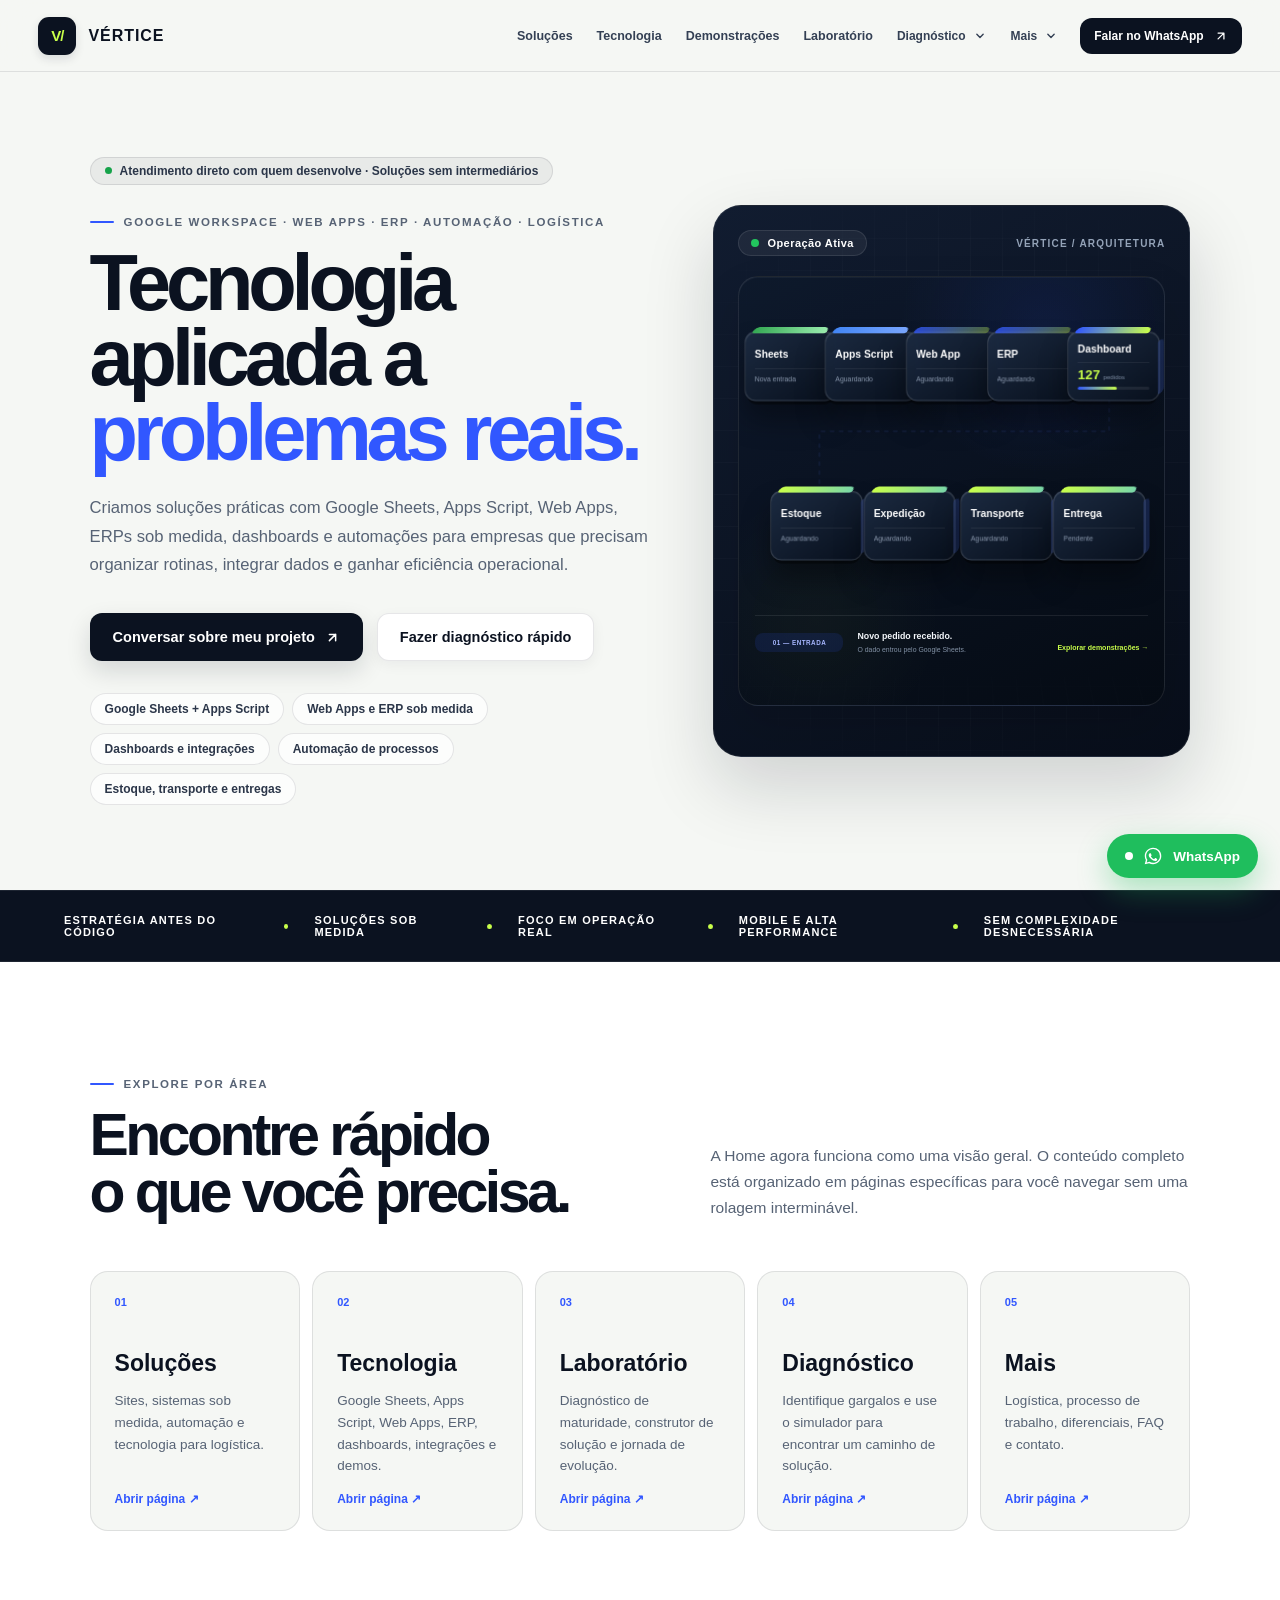
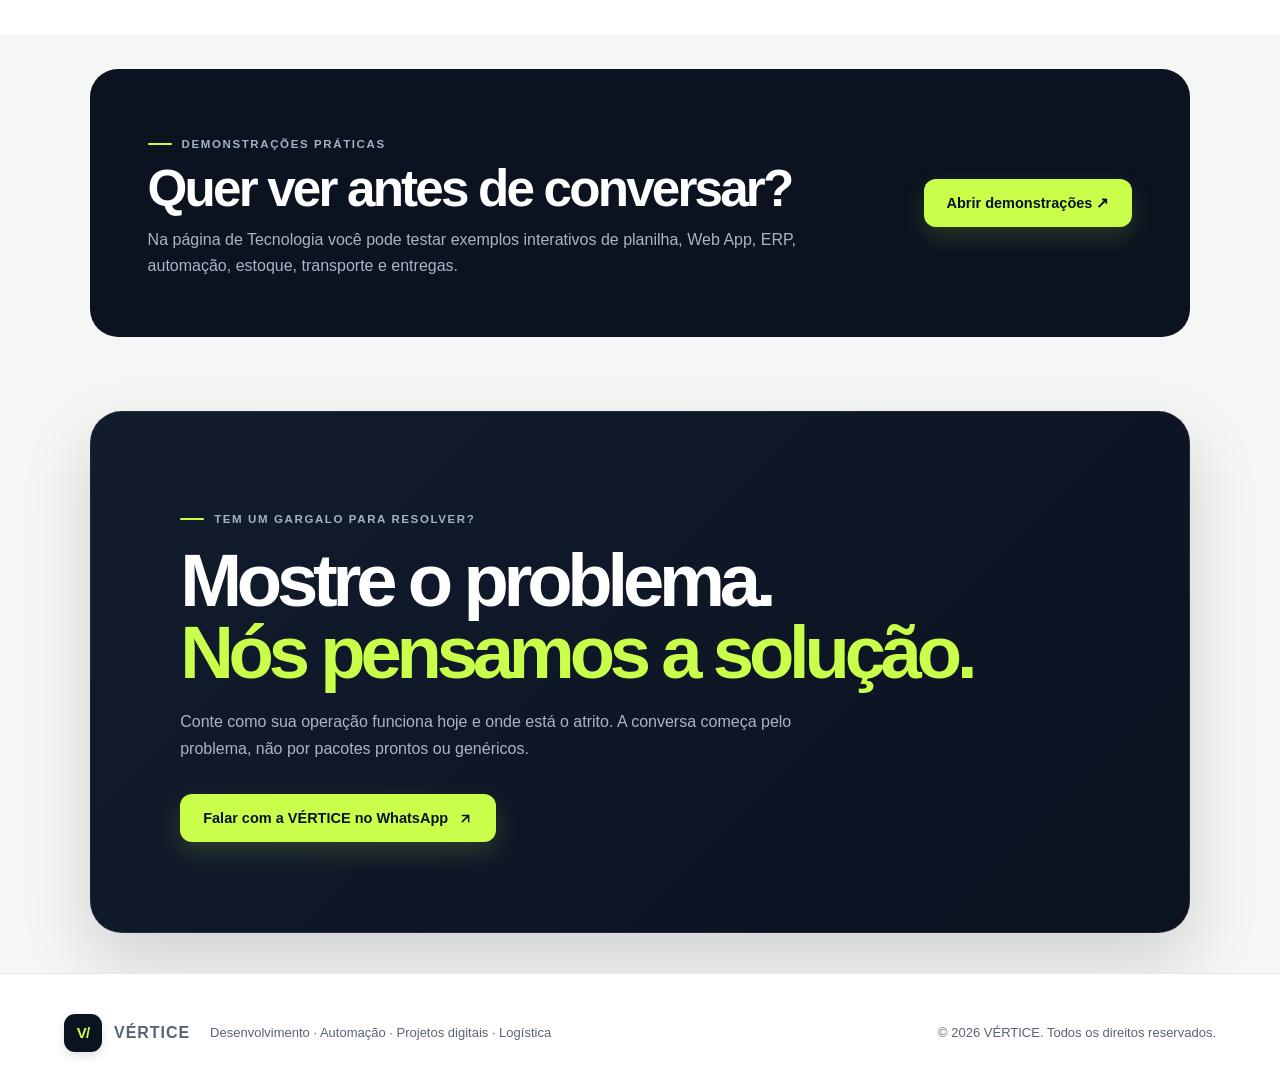
==== commit 00e5f236: "feat: consolida hero arquitetura 3D final v2" ====
--- a/index.html
+++ b/index.html
@@ -17,7 +17,7 @@
   <meta name="twitter:description" content="VÉRTICE — Google Sheets, Apps Script, Web Apps, ERP, automações, dashboards, integrações e sistemas sob medida para logística e eficiência operacional.">
   <link rel="canonical" href="https://daianrj.github.io/vertice-site/">
   <title>VÉRTICE — Apps Script, ERP, Automação & Logística</title>
-  <link rel="stylesheet" href="styles.css?v=20260922-hero-final">
+  <link rel="stylesheet" href="styles.css?v=hero-final-v2">
 </head>
 <body data-page="home">
   <a class="skip-link" href="#conteudo">Pular para o conteúdo principal</a>
@@ -113,113 +113,104 @@
           <div class="architecture-grid3d" aria-hidden="true"></div>
 
           <div class="hero-iso-scene" id="hero-iso-scene" aria-label="Arquitetura digital 3D viva da VÉRTICE">
-            <svg class="architecture-network" viewBox="0 0 1000 390" preserveAspectRatio="none" aria-hidden="true">
+            <svg class="architecture-network" viewBox="0 0 1000 420" preserveAspectRatio="none" aria-hidden="true">
               <defs>
                 <linearGradient id="arch-tech-line" x1="0" x2="1">
-                  <stop offset="0" stop-color="#3157ff" stop-opacity=".24"/>
-                  <stop offset=".58" stop-color="#3157ff" stop-opacity=".82"/>
-                  <stop offset="1" stop-color="#c9ff4a" stop-opacity=".58"/>
+                  <stop offset="0" stop-color="#3157ff" stop-opacity=".3"/>
+                  <stop offset=".62" stop-color="#6f8cff" stop-opacity=".78"/>
+                  <stop offset="1" stop-color="#c9ff4a" stop-opacity=".55"/>
                 </linearGradient>
                 <linearGradient id="arch-ops-line" x1="0" x2="1">
-                  <stop offset="0" stop-color="#3157ff" stop-opacity=".28"/>
-                  <stop offset=".6" stop-color="#79d7aa" stop-opacity=".72"/>
-                  <stop offset="1" stop-color="#c9ff4a" stop-opacity=".82"/>
+                  <stop offset="0" stop-color="#3157ff" stop-opacity=".32"/>
+                  <stop offset=".64" stop-color="#79d7aa" stop-opacity=".76"/>
+                  <stop offset="1" stop-color="#c9ff4a" stop-opacity=".84"/>
                 </linearGradient>
-<filter id="arch-soft-glow" x="-50%" y="-50%" width="200%" height="200%">
-                  <feGaussianBlur stdDeviation="1.8" result="blur"/>
+                <filter id="arch-soft-glow" x="-50%" y="-50%" width="200%" height="200%">
+                  <feGaussianBlur stdDeviation="1.6" result="blur"/>
                   <feMerge><feMergeNode in="blur"/><feMergeNode in="SourceGraphic"/></feMerge>
                 </filter>
               </defs>
 
-              <path id="path-sheets-script" class="architecture-path tech-path" d="M112 98 C165 98 218 98 272 98"/>
-              <path id="path-script-webapp" class="architecture-path tech-path" d="M332 98 C385 98 438 98 488 98"/>
-              <path id="path-webapp-erp" class="architecture-path tech-path" d="M548 98 C600 98 650 98 688 98"/>
-              <path id="path-erp-dashboard" class="architecture-path tech-path" d="M748 98 C800 98 850 98 888 98"/>
-
-              <path id="path-dashboard-stock" class="architecture-path cycle-path" d="M900 120 C900 182 785 208 650 224 S350 230 170 260"/>
-              <path id="path-stock-expedition" class="architecture-path ops-path" d="M190 285 C250 285 305 285 355 285"/>
-              <path id="path-expedition-transport" class="architecture-path ops-path" d="M425 285 C490 285 545 285 615 285"/>
-              <path id="path-transport-delivery" class="architecture-path ops-path" d="M675 285 C735 285 790 285 835 285"/>
-<g id="architecture-trail-layer"></g>
+              <path id="path-sheets-script" class="architecture-path tech-path" d="M100 104 H300"/>
+              <path id="path-script-webapp" class="architecture-path tech-path" d="M300 104 H500"/>
+              <path id="path-webapp-erp" class="architecture-path tech-path" d="M500 104 H700"/>
+              <path id="path-erp-dashboard" class="architecture-path tech-path" d="M700 104 H900"/>
+              <path id="path-dashboard-stock" class="architecture-path bridge-path" d="M900 130 V184 H165 V282"/>
+              <path id="path-stock-expedition" class="architecture-path ops-path" d="M165 304 H395"/>
+              <path id="path-expedition-transport" class="architecture-path ops-path" d="M395 304 H635"/>
+              <path id="path-transport-delivery" class="architecture-path ops-path" d="M635 304 H865"/>
+
+              <g id="architecture-trail-layer"></g>
               <g id="architecture-packet-layer" filter="url(#arch-soft-glow)"></g>
             </svg>
-<button class="iso-node node-sheets depth-layer-data" type="button"
-              data-architecture-node="sheets" data-arch-pos="sheets" data-demo-key="sheet-system"
-              aria-label="Google Sheets: entrada de dados. Abrir demonstração Planilha para Sistema">
+
+            <button class="iso-node node-sheets depth-layer-data" type="button"
+              data-architecture-node="sheets" data-arch-pos="sheets"
+              aria-label="Sheets. Entrada de dados">
               <span class="iso-node-top">Sheets</span>
-              <small>Entrada de dados</small>
               <span class="node-microstate" data-node-state="sheets">Nova entrada</span>
             </button>
 
             <button class="iso-node node-script depth-layer-processing" type="button"
-              data-architecture-node="automation" data-arch-pos="automation" data-demo-key="automation"
-              aria-label="Apps Script: automação e validação. Abrir demonstração">
+              data-architecture-node="automation" data-arch-pos="automation"
+              aria-label="Apps Script. Automação e validação">
               <span class="iso-node-top">Apps Script</span>
-              <small>Automação</small>
               <span class="node-microstate" data-node-state="automation">Aguardando</span>
             </button>
 
             <button class="iso-node node-webapp depth-layer-processing" type="button"
-              data-architecture-node="webapp" data-arch-pos="webapp" data-demo-key="deliveries"
-              aria-label="Web App: interface operacional. Abrir demonstração de Entregas">
+              data-architecture-node="webapp" data-arch-pos="webapp"
+              aria-label="Web App. Interface operacional">
               <span class="iso-node-top">Web App</span>
-              <small>Interface</small>
               <span class="node-microstate" data-node-state="webapp">Aguardando</span>
             </button>
 
             <button class="iso-node node-erp depth-layer-processing" type="button"
-              data-architecture-node="erp" data-arch-pos="erp" data-demo-key="erp"
-              aria-label="ERP: gestão centralizada. Abrir demonstração ERP">
+              data-architecture-node="erp" data-arch-pos="erp"
+              aria-label="ERP. Centralização operacional">
               <span class="iso-node-top">ERP</span>
-              <small>Centralização</small>
               <span class="node-microstate" data-node-state="erp">Aguardando</span>
             </button>
 
             <button class="iso-node node-dashboard depth-layer-intelligence" type="button"
-              data-architecture-node="dashboard" data-arch-pos="dashboard" data-demo-key="dashboard"
-              aria-label="Dashboard: inteligência operacional. Abrir demonstração Dashboard">
+              data-architecture-node="dashboard" data-arch-pos="dashboard"
+              aria-label="Dashboard. KPIs e decisão">
               <span class="iso-node-top">Dashboard</span>
-              <small>Inteligência</small>
               <span class="node-kpi"><b id="architecture-orders-kpi">127</b><em>pedidos</em></span>
               <span class="node-kpi-bar"><i id="architecture-kpi-bar"></i></span>
             </button>
 
             <button class="iso-node node-stock depth-layer-operation" type="button"
-              data-architecture-node="estoque" data-arch-pos="estoque" data-demo-key="stock"
-              aria-label="Estoque: entradas, saídas e saldo. Abrir demonstração Estoque">
+              data-architecture-node="estoque" data-arch-pos="estoque"
+              aria-label="Estoque. Entrada, saída e saldo">
               <span class="iso-node-top">Estoque</span>
-              <small>Entrada & saldo</small>
               <span class="node-microstate" data-node-state="estoque">Aguardando</span>
             </button>
 
             <button class="iso-node node-expedition depth-layer-operation" type="button"
-              data-architecture-node="expedicao" data-arch-pos="expedicao" data-demo-key="deliveries"
-              aria-label="Expedição: separação e conferência. Abrir demonstração Entregas">
+              data-architecture-node="expedicao" data-arch-pos="expedicao"
+              aria-label="Expedição. Separação e conferência">
               <span class="iso-node-top">Expedição</span>
-              <small>Conferência</small>
               <span class="node-microstate" data-node-state="expedicao">Aguardando</span>
             </button>
 
             <button class="iso-node node-transport depth-layer-operation" type="button"
-              data-architecture-node="transporte" data-arch-pos="transporte" data-demo-key="routing"
-              aria-label="Transporte: rotas e operação. Abrir demonstração Roteirizador">
+              data-architecture-node="transporte" data-arch-pos="transporte"
+              aria-label="Transporte. Rotas e execução">
               <span class="iso-node-top">Transporte</span>
-              <small>Rota</small>
               <span class="node-microstate" data-node-state="transporte">Aguardando</span>
             </button>
 
             <button class="iso-node node-delivery depth-layer-operation" type="button"
-              data-architecture-node="entrega" data-arch-pos="entrega" data-demo-key="deliveries"
-              aria-label="Entrega: comprovação e finalização. Abrir demonstração Entregas">
+              data-architecture-node="entrega" data-arch-pos="entrega"
+              aria-label="Entrega. Comprovação e finalização">
               <span class="iso-node-top">Entrega</span>
-              <small>Resultado</small>
               <span class="node-microstate" data-node-state="entrega">Pendente</span>
             </button>
 
-            <div class="architecture-module-info architecture-tooltip" id="architecture-module-info" role="tooltip" aria-hidden="true">
+            <div class="architecture-tooltip" id="architecture-module-info" role="tooltip" aria-hidden="true">
               <strong id="architecture-module-title"></strong>
               <span id="architecture-module-features"></span>
-              <span class="architecture-tooltip-link" id="architecture-module-demo">Ver demonstração →</span>
             </div>
           </div>
 
@@ -230,44 +221,8 @@
               <span id="architecture-caption-text">O dado entrou pelo Google Sheets.</span>
             </div>
           </div>
+
           <a class="architecture-panel-cta" href="demonstracoes.html">Explorar demonstrações →</a>
-        </div>
-
-        <div class="visual-panel panel-main">
-          <div class="visual-flow-label">Fluxo contínuo de trabalho</div>
-          <strong id="visual-headline">Problema → Solução → Eficiência</strong>
-          
-          <div class="visual-flow" id="visual-flow-steps">
-            <span class="flow-step active" id="flow-step-1">Entrada & Recebimento</span>
-            <span class="flow-arrow" aria-hidden="true">→</span>
-            <span class="flow-step active" id="flow-step-2">Conferência de Saldo</span>
-            <span class="flow-arrow" aria-hidden="true">→</span>
-            <span class="flow-step active" id="flow-step-3">Armazenagem & Posição</span>
-          </div>
-        </div>
-
-        <!-- Interactive Module Switcher -->
-        <div class="visual-tabs" role="tablist" aria-label="Visões operacionais">
-          <button class="vtab-btn active" role="tab" aria-selected="true" data-tab="estoque" type="button">Estoque</button>
-          <button class="vtab-btn" role="tab" aria-selected="false" data-tab="expedicao" type="button">Expedição</button>
-          <button class="vtab-btn" role="tab" aria-selected="false" data-tab="transporte" type="button">Transporte</button>
-          <button class="vtab-btn" role="tab" aria-selected="false" data-tab="automacao" type="button">Automação</button>
-        </div>
-
-        <!-- Dynamic Context Cards -->
-        <div class="visual-cards-container">
-          <div class="visual-card card-a" id="card-detail-a">
-            <small id="card-label-a">ESTOQUE & SALDOS</small>
-            <strong id="card-text-a">Controle de entradas e saídas</strong>
-          </div>
-          <div class="visual-card card-b" id="card-detail-b">
-            <small id="card-label-b">VISIBILIDADE</small>
-            <strong id="card-text-b">Dados sem ruído operacional</strong>
-          </div>
-          <div class="visual-card card-c" id="card-detail-c">
-            <small id="card-label-c">PROCESSOS</small>
-            <strong id="card-text-c">Menos digitação e retrabalho</strong>
-          </div>
         </div>
       </div>
     </section><section class="trust-strip" aria-label="Princípios da VÉRTICE">
@@ -336,6 +291,6 @@
     <span>WhatsApp</span>
   </a>
   
-  <script src="script.js?v=20260922-hero-final" defer></script>
+  <script src="script.js?v=hero-final-v2" defer></script>
 </body>
 </html>
--- a/styles.css
+++ b/styles.css
@@ -3067,27 +3067,6 @@
    Two intentional impact moments. No global 3D styling.
    ========================================================= */
 
-/* Existing dashboard remains functional, visually secondary to the architecture scene */
-.hero-visual .visual-panel {
-  padding: 15px 17px;
-}
-
-.hero-visual .visual-panel strong {
-  font-size: clamp(1.05rem, 1.4vw, 1.45rem);
-  margin-bottom: 10px;
-}
-
-.hero-visual .visual-flow {
-  gap: 5px;
-  font-size: 10px;
-}
-
-.hero-visual .flow-step { padding: 5px 8px; }
-.hero-visual .visual-tabs { margin: 11px 0 10px; }
-.hero-visual .vtab-btn { padding: 6px 10px; font-size: 10px; }
-.hero-visual .visual-card { padding: 10px 12px; }
-.hero-visual .visual-card strong { font-size: 12px; }
-
 /* SHEET → SYSTEM transformation */
 #sheet-system-evolution.sheet-to-system {
   grid-template-columns: minmax(0,.9fr) minmax(420px,1.1fr);
@@ -3387,9 +3366,6 @@
 
 /* Mobile / lower capability: preserve meaning, reduce depth and animation cost */
 @media (max-width: 1080px) {
-  .hero-visual { min-height: 720px; }
-  .hero-architecture-shell { min-height: 285px; }
-  .iso-node { width: 70px; }
   #sheet-system-evolution.sheet-to-system {
     grid-template-columns: 1fr;
     grid-template-areas: "copy" "visual" "actions";
@@ -3399,19 +3375,6 @@
 }
 
 @media (max-width: 820px) {
-  .hero-visual { min-height: 680px; }
-  .hero-architecture-shell { min-height: 260px; margin-bottom: 12px; }
-  .hero-iso-scene { inset: 12px 10px 54px; transform: none !important; }
-  .hero-webgl { display:none; }
-  .iso-lane { left: 2%; right: 2%; }
-  .iso-lane-ops { left: 5%; right: 5%; }
-  .iso-node { width: 60px; min-height: 52px; padding:8px 6px 7px; transform:none; }
-  .iso-node:hover,.iso-node:focus-visible,.iso-node.is-active { transform:translateY(-3px); }
-  .iso-node-top { font-size:9px; }
-  .iso-node small { display:none; }
-  .iso-connector { max-width:18px; }
-  .architecture-caption { align-items:flex-start; flex-direction:column; gap:2px; }
-  .architecture-caption span { font-size:8.5px; }
 
   #sheet-system-evolution.sheet-to-system { padding:32px 20px; }
   #sheet-system-evolution .sheet-to-system-actions { flex-direction:column; }
@@ -3421,24 +3384,6 @@
 }
 
 @media (max-width: 560px) {
-  .hero-visual { min-height: 625px; padding:16px; }
-  .visual-header { margin-bottom:12px; }
-  .hero-architecture-shell { min-height: 236px; }
-  .iso-plane-tech { top:10px; }
-  .iso-plane-ops { bottom:8px; }
-  .iso-lane-tech { top:14px; }
-  .iso-lane-ops { bottom:10px; }
-  .iso-node { width:52px; min-height:47px; margin-top:18px; border-radius:8px; }
-  .iso-node-top { font-size:7.8px; letter-spacing:-.02em; }
-  .iso-connector { min-width:6px; max-width:12px; }
-  .iso-bridge { height:38px; top:91px; }
-  .hero-visual .visual-panel { padding:12px; }
-  .hero-visual .visual-panel strong { font-size:1rem; }
-  .hero-visual .visual-flow { display:none; }
-  .hero-visual .visual-tabs { gap:5px; }
-  .hero-visual .vtab-btn { flex:1 1 calc(50% - 5px); }
-  .hero-visual .visual-cards-container { grid-template-columns:1fr 1fr; }
-  .hero-visual .card-c { grid-column:1/3; }
 
   .sheet-system-visual { min-height:330px; }
   .sheet-system-frame { aspect-ratio:1.2; }
@@ -3452,9 +3397,6 @@
 }
 
 @media (prefers-reduced-motion: reduce) {
-  .hero-iso-scene { transform:none !important; transition:none !important; }
-  .iso-connector::after,
-  .iso-bridge::after { animation:none !important; opacity:.7; }
   .transform-layer { transition:none !important; }
 }
 
@@ -3581,9 +3523,14 @@
 
 
 /* =========================================================
-   VÉRTICE / ARQUITETURA — FINAL CONSOLIDATED COMPONENT
-   Single source of truth. No legacy architecture rules below.
+   VÉRTICE / ARQUITETURA — FINAL CONSOLIDATED COMPONENT V2
+   Single source of truth for the Hero architecture.
    ========================================================= */
+
+.hero-visual{
+  min-height:552px;
+}
+
 .hero-architecture-shell.hero-architecture-v4{
   --tilt-x:0deg;
   --tilt-y:0deg;
@@ -3591,50 +3538,51 @@
   --parallax-y:0px;
   position:relative;
   z-index:2;
-  min-height:350px;
-  margin:0 0 16px;
-  border:1px solid rgba(255,255,255,.09);
+  min-height:430px;
+  margin:0;
+  border:1px solid rgba(255,255,255,.095);
   border-radius:20px;
   overflow:hidden;
   isolation:isolate;
-  perspective:1200px;
+  perspective:1300px;
   background:
-    radial-gradient(circle at 68% 17%,rgba(49,87,255,.09),transparent 29%),
-    radial-gradient(circle at 20% 78%,rgba(201,255,74,.04),transparent 25%),
-    linear-gradient(160deg,rgba(14,25,44,.94),rgba(5,11,20,.99));
-  box-shadow:inset 0 1px 0 rgba(255,255,255,.04);
+    radial-gradient(circle at 72% 12%,rgba(49,87,255,.105),transparent 30%),
+    radial-gradient(circle at 18% 80%,rgba(201,255,74,.035),transparent 26%),
+    linear-gradient(158deg,rgba(14,25,44,.96),rgba(5,11,20,.995));
+  box-shadow:
+    inset 0 1px 0 rgba(255,255,255,.045),
+    0 22px 48px rgba(0,0,0,.12);
 }
 
 .hero-architecture-v4 .architecture-grid3d{
   position:absolute;
   z-index:0;
-  left:-15%;
-  right:-15%;
-  bottom:-98px;
-  height:240px;
-  opacity:.18;
+  left:-16%;
+  right:-16%;
+  bottom:-112px;
+  height:270px;
+  opacity:.17;
   pointer-events:none;
   background-image:
-    linear-gradient(rgba(96,118,154,.16) 1px,transparent 1px),
-    linear-gradient(90deg,rgba(96,118,154,.16) 1px,transparent 1px);
+    linear-gradient(rgba(101,124,160,.15) 1px,transparent 1px),
+    linear-gradient(90deg,rgba(101,124,160,.15) 1px,transparent 1px);
   background-size:30px 30px;
   transform-origin:center bottom;
-  transform:translate3d(calc(var(--parallax-x) * -.12),calc(var(--parallax-y) * -.1),-70px) rotateX(67deg);
-  mask-image:linear-gradient(to top,#000 10%,rgba(0,0,0,.52) 58%,transparent 100%);
-  -webkit-mask-image:linear-gradient(to top,#000 10%,rgba(0,0,0,.52) 58%,transparent 100%);
+  transform:translate3d(calc(var(--parallax-x) * -.1),calc(var(--parallax-y) * -.08),-72px) rotateX(69deg);
+  mask-image:linear-gradient(to top,#000 8%,rgba(0,0,0,.56) 58%,transparent 100%);
+  -webkit-mask-image:linear-gradient(to top,#000 8%,rgba(0,0,0,.56) 58%,transparent 100%);
   transition:transform .18s ease-out;
 }
 
 .hero-architecture-v4 .hero-iso-scene{
   position:absolute;
   z-index:2;
-  inset:14px 14px 82px;
-  display:block;
+  inset:16px 16px 96px;
   overflow:visible;
-  perspective:1100px;
+  perspective:1200px;
   transform-style:preserve-3d;
   transform:rotateX(var(--tilt-x)) rotateY(var(--tilt-y));
-  transition:transform .38s cubic-bezier(.2,.8,.2,1);
+  transition:transform .34s cubic-bezier(.2,.8,.2,1);
 }
 
 .hero-architecture-v4 .architecture-network{
@@ -3645,60 +3593,75 @@
   height:100%;
   overflow:visible;
   pointer-events:none;
-  transform:translate3d(calc(var(--parallax-x) * .18),calc(var(--parallax-y) * .14),3px);
+  transform:translate3d(calc(var(--parallax-x) * .16),calc(var(--parallax-y) * .12),2px);
   transition:transform .18s ease-out;
 }
 
 .hero-architecture-v4 .architecture-path{
   fill:none;
-  stroke-width:1.8;
+  stroke-width:1.55;
+  stroke-linecap:round;
+  stroke-linejoin:round;
   vector-effect:non-scaling-stroke;
-  opacity:.28;
-  transition:opacity .22s ease,stroke-width .22s ease,filter .22s ease;
+  opacity:.26;
+  transition:opacity .2s ease,stroke-width .2s ease,filter .2s ease;
 }
 .hero-architecture-v4 .tech-path{stroke:url(#arch-tech-line)}
 .hero-architecture-v4 .ops-path{stroke:url(#arch-ops-line)}
-.hero-architecture-v4 .cycle-path{
-  stroke:rgba(49,87,255,.38);
-  stroke-dasharray:5 7;
-}
-.hero-architecture-v4 .feedback-path{
-  stroke:url(#arch-feedback-line);
-  stroke-dasharray:4 7;
+.hero-architecture-v4 .bridge-path{
+  stroke:rgba(94,126,255,.42);
+  stroke-dasharray:3.5 5.5;
 }
 .hero-architecture-v4 .architecture-path.is-active-path{
   opacity:1;
-  stroke-width:2.7;
+  stroke-width:2.45;
   filter:drop-shadow(0 0 4px rgba(201,255,74,.22));
 }
 .hero-architecture-v4 .architecture-path.is-hover-path{
-  opacity:.9;
-  stroke-width:2.35;
-}
-.hero-architecture-v4.has-node-hover .iso-node:not(.is-hovered){
-  opacity:.62;
+  opacity:.92;
+  stroke-width:2.25;
+  filter:drop-shadow(0 0 3px rgba(96,128,255,.16));
+}
+
+.hero-architecture-v4.has-node-hover .iso-node:not(.is-path-node){
+  opacity:.42;
+  filter:saturate(.72);
+}
+.hero-architecture-v4.has-node-hover .architecture-path:not(.is-hover-path){
+  opacity:.12;
 }
 
 .hero-architecture-v4 .iso-node{
-  --node-z:16px;
+  --node-z:17px;
   --focus-z:0px;
   position:absolute;
   z-index:4;
-  display:block;
-  width:clamp(70px,7vw,84px);
+  width:clamp(76px,7vw,94px);
   min-height:68px;
   margin:0;
-  padding:9px 8px 8px;
-  border:1px solid rgba(255,255,255,.15);
+  padding:10px 9px 9px;
+  border:1px solid rgba(255,255,255,.145);
   border-radius:11px;
-  background:linear-gradient(145deg,rgba(27,42,65,.98),rgba(8,16,29,.99));
+  background:
+    linear-gradient(145deg,rgba(28,43,66,.985),rgba(8,16,29,.995));
   color:#fff;
   text-align:left;
-  box-shadow:0 16px 27px rgba(0,0,0,.35),inset 0 1px rgba(255,255,255,.07);
-  transform:translate(-50%,-50%) translate3d(calc(var(--parallax-x) * .28),calc(var(--parallax-y) * .22),calc(var(--node-z) + var(--focus-z)));
+  box-shadow:
+    0 18px 28px rgba(0,0,0,.36),
+    0 6px 0 -3px rgba(0,0,0,.42),
+    inset 0 1px rgba(255,255,255,.065);
+  transform:
+    translate(-50%,-50%)
+    translate3d(calc(var(--parallax-x) * .22),calc(var(--parallax-y) * .18),calc(var(--node-z) + var(--focus-z)));
   transform-style:preserve-3d;
-  transition:transform .26s cubic-bezier(.2,.8,.2,1),border-color .2s ease,box-shadow .2s ease,opacity .2s ease,background .2s ease;
-}
+  transition:
+    transform .24s cubic-bezier(.2,.8,.2,1),
+    border-color .18s ease,
+    box-shadow .18s ease,
+    opacity .18s ease,
+    filter .18s ease;
+}
+
 .hero-architecture-v4 .iso-node::before,
 .hero-architecture-v4 .iso-node::after{
   content:"";
@@ -3711,8 +3674,8 @@
   top:-5px;
   height:6px;
   border-radius:5px 5px 2px 2px;
-  background:linear-gradient(90deg,rgba(49,87,255,.72),rgba(201,255,74,.35));
-  transform:skewX(-35deg);
+  background:linear-gradient(90deg,rgba(49,87,255,.78),rgba(201,255,74,.34));
+  transform:skewX(-34deg);
 }
 .hero-architecture-v4 .iso-node::after{
   right:-5px;
@@ -3720,9 +3683,10 @@
   bottom:7px;
   width:6px;
   border-radius:2px 5px 5px 2px;
-  background:rgba(49,87,255,.22);
-  transform:skewY(-35deg);
-}
+  background:rgba(62,94,203,.25);
+  transform:skewY(-34deg);
+}
+
 .hero-architecture-v4 .node-sheets::before{background:linear-gradient(90deg,#34a853,#9ceeb0)}
 .hero-architecture-v4 .node-script::before{background:linear-gradient(90deg,#4285f4,#7aa7ff)}
 .hero-architecture-v4 .node-dashboard::before{background:linear-gradient(90deg,var(--blue),var(--lime))}
@@ -3734,13 +3698,15 @@
 .hero-architecture-v4 .iso-node.is-active,
 .hero-architecture-v4 .iso-node.is-processing,
 .hero-architecture-v4 .iso-node.is-success,
-.hero-architecture-v4 .iso-node.is-hovered{--focus-z:8px}
-.hero-architecture-v4 .iso-node.is-active{border-color:rgba(85,116,255,.74)}
+.hero-architecture-v4 .iso-node.is-hovered,
+.hero-architecture-v4 .iso-node.is-path-node{--focus-z:9px}
+
+.hero-architecture-v4 .iso-node.is-active{border-color:rgba(95,126,255,.74)}
 .hero-architecture-v4 .iso-node.is-processing{border-color:rgba(201,255,74,.68)}
 .hero-architecture-v4 .iso-node.is-success{border-color:rgba(201,255,74,.58)}
 .hero-architecture-v4 .iso-node.is-hovered{
-  border-color:rgba(201,255,74,.72);
-  box-shadow:0 21px 34px rgba(0,0,0,.42),0 0 0 1px rgba(201,255,74,.08);
+  border-color:rgba(201,255,74,.76);
+  box-shadow:0 24px 38px rgba(0,0,0,.42),0 0 0 1px rgba(201,255,74,.075);
 }
 
 .hero-architecture-v4 .iso-node-top{
@@ -3750,22 +3716,15 @@
   line-height:1.1;
   white-space:nowrap;
 }
-.hero-architecture-v4 .iso-node small{
-  display:block;
-  margin-top:5px;
-  color:#8795aa;
-  font-size:7.4px;
-  line-height:1.2;
-  white-space:nowrap;
-}
+
 .hero-architecture-v4 .node-microstate{
   display:block;
   max-width:100%;
-  margin-top:6px;
-  padding-top:5px;
+  margin-top:8px;
+  padding-top:6px;
   border-top:1px solid rgba(255,255,255,.07);
-  color:#8897ab;
-  font-size:6.5px;
+  color:#8d9bb0;
+  font-size:6.7px;
   line-height:1.15;
   white-space:nowrap;
   overflow:hidden;
@@ -3774,22 +3733,22 @@
 .hero-architecture-v4 .is-processing .node-microstate,
 .hero-architecture-v4 .is-success .node-microstate{color:var(--lime)}
 
-.hero-architecture-v4 [data-arch-pos="sheets"]{left:10%;top:25%}
-.hero-architecture-v4 [data-arch-pos="automation"]{left:30%;top:25%}
-.hero-architecture-v4 [data-arch-pos="webapp"]{left:50%;top:25%}
-.hero-architecture-v4 [data-arch-pos="erp"]{left:70%;top:25%}
-.hero-architecture-v4 [data-arch-pos="dashboard"]{left:90%;top:25%}
-.hero-architecture-v4 [data-arch-pos="estoque"]{left:17%;top:73%}
-.hero-architecture-v4 [data-arch-pos="expedicao"]{left:39%;top:73%}
-.hero-architecture-v4 [data-arch-pos="transporte"]{left:63%;top:73%}
-.hero-architecture-v4 [data-arch-pos="entrega"]{left:85%;top:73%}
+.hero-architecture-v4 [data-arch-pos="sheets"]{left:10%;top:24%}
+.hero-architecture-v4 [data-arch-pos="automation"]{left:30%;top:24%}
+.hero-architecture-v4 [data-arch-pos="webapp"]{left:50%;top:24%}
+.hero-architecture-v4 [data-arch-pos="erp"]{left:70%;top:24%}
+.hero-architecture-v4 [data-arch-pos="dashboard"]{left:90%;top:24%}
+.hero-architecture-v4 [data-arch-pos="estoque"]{left:16.5%;top:73%}
+.hero-architecture-v4 [data-arch-pos="expedicao"]{left:39.5%;top:73%}
+.hero-architecture-v4 [data-arch-pos="transporte"]{left:63.5%;top:73%}
+.hero-architecture-v4 [data-arch-pos="entrega"]{left:86.5%;top:73%}
 
 .hero-architecture-v4 .node-kpi{
   display:flex;
   align-items:baseline;
   gap:3px;
-  margin-top:5px;
-  padding-top:4px;
+  margin-top:7px;
+  padding-top:5px;
   border-top:1px solid rgba(255,255,255,.07);
 }
 .hero-architecture-v4 .node-kpi b{
@@ -3819,22 +3778,22 @@
   height:100%;
   border-radius:inherit;
   background:linear-gradient(90deg,#3157ff,var(--lime));
-  transition:width .3s ease,filter .3s ease;
+  transition:width .28s ease,filter .28s ease;
 }
 
 .hero-architecture-v4 .architecture-data-packet{pointer-events:none}
-.hero-architecture-v4 .architecture-data-packet .packet-shadow{fill:rgba(0,0,0,.32)}
+.hero-architecture-v4 .architecture-data-packet .packet-shadow{fill:rgba(0,0,0,.34)}
 .hero-architecture-v4 .architecture-data-packet .packet-body{
-  fill:#0b1424;
+  fill:#091424;
   stroke:#8fa5ff;
-  stroke-width:1.2;
+  stroke-width:1.15;
 }
 .hero-architecture-v4 .architecture-data-packet.operation .packet-body{stroke:#c9ff4a}
 .hero-architecture-v4 .architecture-data-packet .packet-label{
   fill:#fff;
   font-size:9px;
   font-weight:900;
-  letter-spacing:.03em;
+  letter-spacing:.025em;
 }
 .hero-architecture-v4 .architecture-data-packet.operation .packet-label{fill:#dcff8b}
 .hero-architecture-v4 .architecture-trail-dot{
@@ -3848,17 +3807,16 @@
   position:absolute;
   z-index:12;
   display:none;
-  width:220px;
-  max-width:calc(100% - 16px);
-  margin:0;
+  width:190px;
+  max-width:calc(100% - 18px);
   padding:9px 10px;
-  border:1px solid rgba(255,255,255,.12);
+  border:1px solid rgba(255,255,255,.115);
   border-radius:9px;
-  background:rgba(5,12,22,.97);
+  background:rgba(5,12,22,.98);
   box-shadow:0 12px 28px rgba(0,0,0,.28);
   opacity:0;
   visibility:hidden;
-  transform:translateZ(62px);
+  transform:translateZ(64px);
   pointer-events:none;
 }
 .hero-architecture-v4 .architecture-tooltip.visible{
@@ -3869,46 +3827,37 @@
 .hero-architecture-v4 .architecture-tooltip strong{
   display:block;
   color:#fff;
-  font-size:8px;
-  line-height:1.2;
+  font-size:9px;
+  line-height:1.25;
 }
 .hero-architecture-v4 .architecture-tooltip span{
   display:block;
-  margin-top:3px;
-  color:#8797aa;
-  font-size:6.5px;
+  margin-top:4px;
+  color:#8998ab;
+  font-size:7px;
   line-height:1.35;
-}
-.hero-architecture-v4 .architecture-tooltip .architecture-tooltip-link{
-  margin-top:5px;
-  color:var(--lime);
-  font-size:6.6px;
-  font-weight:900;
 }
 
 .hero-architecture-v4 .architecture-caption-v4{
   position:absolute;
   z-index:20;
-  left:14px;
-  right:14px;
-  bottom:30px;
-  min-height:43px;
+  left:16px;
+  right:16px;
+  bottom:36px;
+  min-height:54px;
   display:grid;
-  grid-template-columns:82px minmax(0,1fr);
+  grid-template-columns:88px minmax(0,1fr);
   align-items:center;
-  gap:12px;
-  margin:0;
-  padding:8px 0 7px;
-  border-top:1px solid rgba(255,255,255,.08);
-  border-bottom:1px solid rgba(255,255,255,.045);
+  gap:14px;
+  padding:10px 156px 10px 0;
+  border-top:1px solid rgba(255,255,255,.085);
 }
 .hero-architecture-v4 .architecture-step-badge{
-  padding:5px 6px;
-  border-radius:7px;
-  background:rgba(49,87,255,.12);
-  color:#9fb1ff;
-  font-size:5.9px;
-  line-height:1.1;
+  padding:6px 7px;
+  border-radius:8px;
+  background:rgba(49,87,255,.13);
+  color:#a7b7ff;
+  font-size:6.3px;
   font-weight:900;
   letter-spacing:.08em;
   white-space:nowrap;
@@ -3917,9 +3866,8 @@
 .hero-architecture-v4 .architecture-caption-copy{min-width:0}
 .hero-architecture-v4 .architecture-caption-copy strong{
   display:block;
-  margin:0;
   color:#f4f7fb;
-  font-size:8px;
+  font-size:8.8px;
   line-height:1.25;
   white-space:nowrap;
   overflow:hidden;
@@ -3927,95 +3875,140 @@
 }
 .hero-architecture-v4 .architecture-caption-copy span{
   display:block;
-  margin-top:2px;
-  color:#8291a5;
-  font-size:6.4px;
-  line-height:1.3;
+  margin-top:3px;
+  color:#8392a6;
+  font-size:6.9px;
+  line-height:1.35;
   white-space:nowrap;
   overflow:hidden;
   text-overflow:ellipsis;
 }
+
 .hero-architecture-v4 .architecture-panel-cta{
   position:absolute;
   z-index:22;
-  right:14px;
-  bottom:8px;
+  right:16px;
+  bottom:54px;
   display:inline-flex;
   align-items:center;
-  min-height:16px;
-  margin:0;
-  padding:0;
   color:var(--lime);
-  font-size:6.3px;
+  font-size:7px;
   line-height:1;
   font-weight:900;
   text-decoration:none;
   white-space:nowrap;
 }
 .hero-architecture-v4 .architecture-panel-cta:hover,
-.hero-architecture-v4 .architecture-panel-cta:focus-visible{color:#fff;outline:none}
+.hero-architecture-v4 .architecture-panel-cta:focus-visible{
+  color:#fff;
+  outline:none;
+}
 
 @media (max-width:1024px){
+  .hero-visual{min-height:530px}
+  .hero-architecture-shell.hero-architecture-v4{min-height:408px}
   .hero-architecture-v4 .iso-node{
-    width:66px;
-    min-height:62px;
-    padding:8px 6px 7px;
-  }
-  .hero-architecture-v4 .iso-node-top{font-size:8px}
-  .hero-architecture-v4 .iso-node small{font-size:6.2px}
-  .hero-architecture-v4 .node-microstate{font-size:5.4px}
+    width:68px;
+    min-height:60px;
+    padding:8px 7px 7px;
+  }
+  .hero-architecture-v4 .iso-node-top{font-size:8.2px}
+  .hero-architecture-v4 .node-microstate{font-size:5.7px}
+  .hero-architecture-v4 .architecture-caption-v4{padding-right:132px}
 }
 
 @media (max-width:820px){
-  .hero-architecture-shell.hero-architecture-v4{min-height:324px}
+  .hero-visual{min-height:500px}
+  .hero-architecture-shell.hero-architecture-v4{min-height:386px}
   .hero-architecture-v4 .hero-iso-scene{transform:none!important}
-  .hero-architecture-v4 .architecture-grid3d{transform:rotateX(67deg);opacity:.14}
+  .hero-architecture-v4 .architecture-grid3d{transform:rotateX(68deg);opacity:.12}
   .hero-architecture-v4 .architecture-network{transform:none}
   .hero-architecture-v4 .architecture-tooltip{display:none!important}
   .hero-architecture-v4 .iso-node,
   .hero-architecture-v4 .iso-node.is-active,
   .hero-architecture-v4 .iso-node.is-processing,
   .hero-architecture-v4 .iso-node.is-success,
-  .hero-architecture-v4 .iso-node.is-hovered{
+  .hero-architecture-v4 .iso-node.is-hovered,
+  .hero-architecture-v4 .iso-node.is-path-node{
     --focus-z:0px;
-    transform:translate(-50%,-50%) translateZ(var(--node-z));
   }
 }
 
 @media (max-width:620px){
-  .hero-architecture-shell.hero-architecture-v4{min-height:300px}
-  .hero-architecture-v4 .hero-iso-scene{inset:9px 4px 78px}
-  .hero-architecture-v4 .iso-node{
-    width:50px;
-    min-height:46px;
-    padding:6px 4px 5px;
-    border-radius:8px;
-  }
-  .hero-architecture-v4 .iso-node-top{font-size:6.7px}
-  .hero-architecture-v4 .iso-node small,
-  .hero-architecture-v4 .node-microstate{display:none}
-  .hero-architecture-v4 [data-arch-pos="sheets"]{left:10%;top:23%}
-  .hero-architecture-v4 [data-arch-pos="automation"]{left:30%;top:23%}
-  .hero-architecture-v4 [data-arch-pos="webapp"]{left:50%;top:23%}
-  .hero-architecture-v4 [data-arch-pos="erp"]{left:70%;top:23%}
-  .hero-architecture-v4 [data-arch-pos="dashboard"]{left:90%;top:23%}
-  .hero-architecture-v4 [data-arch-pos="estoque"]{left:15%;top:72%}
-  .hero-architecture-v4 [data-arch-pos="expedicao"]{left:38%;top:72%}
-  .hero-architecture-v4 [data-arch-pos="transporte"]{left:63%;top:72%}
-  .hero-architecture-v4 [data-arch-pos="entrega"]{left:86%;top:72%}
+  .hero-visual{
+    min-height:auto;
+    padding:16px;
+  }
+  .visual-header{margin-bottom:12px}
+  .hero-architecture-shell.hero-architecture-v4{
+    min-height:auto;
+    padding:12px 10px 108px;
+    overflow:hidden;
+  }
+  .hero-architecture-v4 .architecture-grid3d{opacity:.08}
+  .hero-architecture-v4 .hero-iso-scene{
+    position:relative;
+    inset:auto;
+    display:grid;
+    grid-template-columns:repeat(6,minmax(0,1fr));
+    grid-auto-rows:minmax(52px,auto);
+    gap:12px 7px;
+    min-height:282px;
+    transform:none!important;
+  }
+  .hero-architecture-v4 .architecture-network{
+    display:none;
+  }
+  .hero-architecture-v4 .iso-node,
+  .hero-architecture-v4 .iso-node.is-active,
+  .hero-architecture-v4 .iso-node.is-processing,
+  .hero-architecture-v4 .iso-node.is-success,
+  .hero-architecture-v4 .iso-node.is-hovered,
+  .hero-architecture-v4 .iso-node.is-path-node{
+    position:relative;
+    left:auto!important;
+    top:auto!important;
+    width:auto;
+    min-width:0;
+    min-height:50px;
+    padding:8px 7px;
+    transform:none!important;
+  }
+  .hero-architecture-v4 [data-arch-pos="sheets"]{grid-column:1/3;grid-row:1}
+  .hero-architecture-v4 [data-arch-pos="automation"]{grid-column:3/5;grid-row:1}
+  .hero-architecture-v4 [data-arch-pos="webapp"]{grid-column:5/7;grid-row:1}
+  .hero-architecture-v4 [data-arch-pos="erp"]{grid-column:2/4;grid-row:2}
+  .hero-architecture-v4 [data-arch-pos="dashboard"]{grid-column:4/6;grid-row:2}
+  .hero-architecture-v4 [data-arch-pos="estoque"]{grid-column:2/4;grid-row:3}
+  .hero-architecture-v4 [data-arch-pos="expedicao"]{grid-column:4/6;grid-row:3}
+  .hero-architecture-v4 [data-arch-pos="transporte"]{grid-column:2/4;grid-row:4}
+  .hero-architecture-v4 [data-arch-pos="entrega"]{grid-column:4/6;grid-row:4}
+  .hero-architecture-v4 .iso-node::before,
+  .hero-architecture-v4 .iso-node::after{display:none}
+  .hero-architecture-v4 .iso-node-top{font-size:7.4px}
+  .hero-architecture-v4 .node-microstate{font-size:5.7px;margin-top:5px;padding-top:4px}
+  .hero-architecture-v4 .node-kpi{margin-top:5px;padding-top:4px}
   .hero-architecture-v4 .node-kpi b{font-size:10px}
-  .hero-architecture-v4 .node-kpi em{display:none}
+  .hero-architecture-v4 .node-kpi em{font-size:5.5px}
   .hero-architecture-v4 .architecture-caption-v4{
-    left:8px;
-    right:8px;
-    bottom:29px;
-    grid-template-columns:68px minmax(0,1fr);
-    gap:6px;
+    left:10px;
+    right:10px;
+    bottom:42px;
+    min-height:58px;
+    grid-template-columns:72px minmax(0,1fr);
+    gap:8px;
+    padding:9px 0;
+  }
+  .hero-architecture-v4 .architecture-step-badge{font-size:5.7px}
+  .hero-architecture-v4 .architecture-caption-copy strong{font-size:7.8px}
+  .hero-architecture-v4 .architecture-caption-copy span{
+    font-size:6.3px;
+    white-space:normal;
   }
   .hero-architecture-v4 .architecture-panel-cta{
-    right:8px;
-    bottom:8px;
-    font-size:5.7px;
+    right:10px;
+    bottom:18px;
+    font-size:6.3px;
   }
 }
 
@@ -4027,7 +4020,7 @@
   .hero-architecture-v4 .node-kpi-bar i,
   .hero-architecture-v4 .architecture-trail-dot{transition:none!important}
   .hero-architecture-v4 .hero-iso-scene{transform:none!important}
-  .hero-architecture-v4 .iso-node{transform:translate(-50%,-50%)!important}
+  .hero-architecture-v4 .iso-node{transform:translate(-50%,-50%) translateZ(var(--node-z))!important}
   .hero-architecture-v4 .architecture-data-packet,
   .hero-architecture-v4 .architecture-trail-dot{display:none!important}
 }
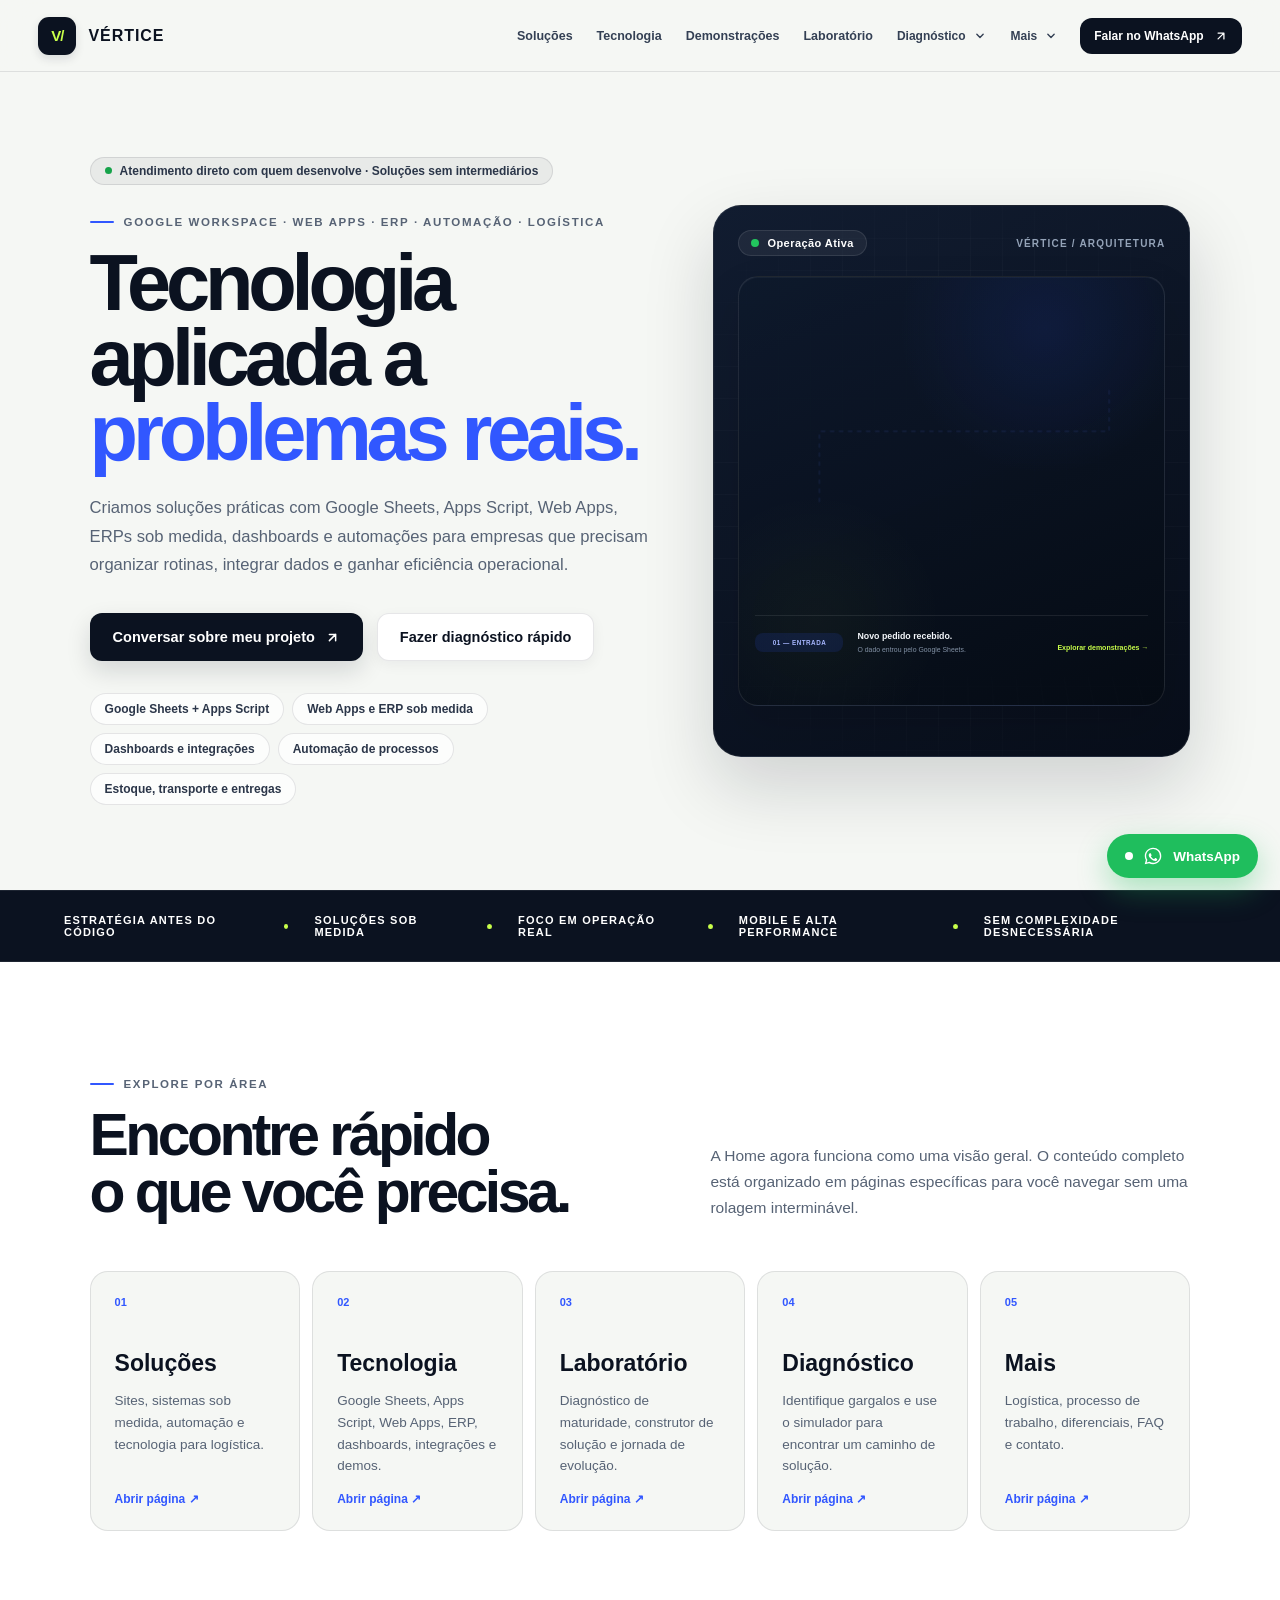
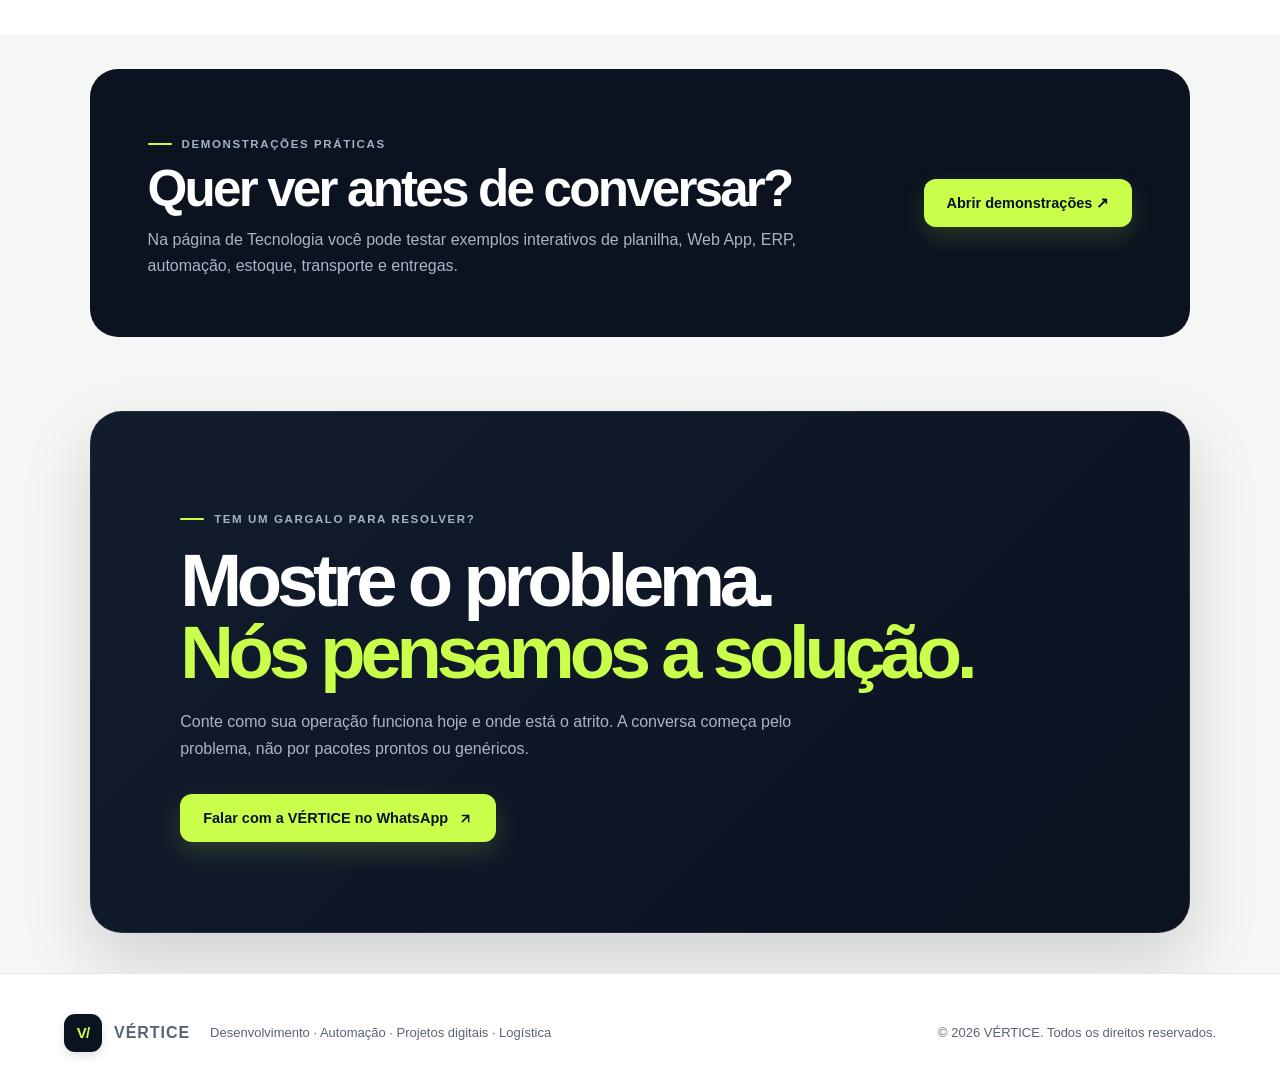
==== commit 5017fed6: "fix: cria pipeline 3D vertical no hero mobile" ====
--- a/index.html
+++ b/index.html
@@ -17,7 +17,7 @@
   <meta name="twitter:description" content="VÉRTICE — Google Sheets, Apps Script, Web Apps, ERP, automações, dashboards, integrações e sistemas sob medida para logística e eficiência operacional.">
   <link rel="canonical" href="https://daianrj.github.io/vertice-site/">
   <title>VÉRTICE — Apps Script, ERP, Automação & Logística</title>
-  <link rel="stylesheet" href="styles.css?v=hero-final-v2">
+  <link rel="stylesheet" href="styles.css?v=hero-mobile-v3">
 </head>
 <body data-page="home">
   <a class="skip-link" href="#conteudo">Pular para o conteúdo principal</a>
@@ -113,6 +113,7 @@
           <div class="architecture-grid3d" aria-hidden="true"></div>
 
           <div class="hero-iso-scene" id="hero-iso-scene" aria-label="Arquitetura digital 3D viva da VÉRTICE">
+            <div class="architecture-track" id="architecture-track">
             <svg class="architecture-network" viewBox="0 0 1000 420" preserveAspectRatio="none" aria-hidden="true">
               <defs>
                 <linearGradient id="arch-tech-line" x1="0" x2="1">
@@ -208,9 +209,16 @@
               <span class="node-microstate" data-node-state="entrega">Pendente</span>
             </button>
 
+            <div class="architecture-mobile-packet" id="architecture-mobile-packet" aria-hidden="true">PED-8841</div>
+            </div>
+
             <div class="architecture-tooltip" id="architecture-module-info" role="tooltip" aria-hidden="true">
               <strong id="architecture-module-title"></strong>
               <span id="architecture-module-features"></span>
+            </div>
+            <div class="architecture-touch-info" id="architecture-touch-info" hidden>
+              <strong id="architecture-touch-title"></strong>
+              <span id="architecture-touch-text"></span>
             </div>
           </div>
 
@@ -291,6 +299,6 @@
     <span>WhatsApp</span>
   </a>
   
-  <script src="script.js?v=hero-final-v2" defer></script>
+  <script src="script.js?v=hero-mobile-v3" defer></script>
 </body>
 </html>
--- a/styles.css
+++ b/styles.css
@@ -3585,6 +3585,12 @@
   transition:transform .34s cubic-bezier(.2,.8,.2,1);
 }
 
+.hero-architecture-v4 .architecture-track{
+  position:absolute;
+  inset:0;
+  transform-style:preserve-3d;
+}
+
 .hero-architecture-v4 .architecture-network{
   position:absolute;
   inset:0;
@@ -3634,6 +3640,8 @@
 .hero-architecture-v4 .iso-node{
   --node-z:17px;
   --focus-z:0px;
+  --intro-y:12px;
+  --intro-z:-20px;
   position:absolute;
   z-index:4;
   width:clamp(76px,7vw,94px);
@@ -3652,14 +3660,72 @@
     inset 0 1px rgba(255,255,255,.065);
   transform:
     translate(-50%,-50%)
-    translate3d(calc(var(--parallax-x) * .22),calc(var(--parallax-y) * .18),calc(var(--node-z) + var(--focus-z)));
+    translate3d(
+      calc(var(--parallax-x) * .22),
+      calc((var(--parallax-y) * .18) + var(--intro-y)),
+      calc(var(--node-z) + var(--focus-z) + var(--intro-z))
+    );
   transform-style:preserve-3d;
   transition:
     transform .24s cubic-bezier(.2,.8,.2,1),
     border-color .18s ease,
     box-shadow .18s ease,
-    opacity .18s ease,
+    opacity .42s ease,
     filter .18s ease;
+  opacity:0;
+}
+
+.hero-architecture-v4.is-presented .iso-node{
+  --intro-y:0px;
+  --intro-z:0px;
+  opacity:1;
+}
+
+.hero-architecture-v4.is-presented [data-arch-pos="sheets"]{transition-delay:.02s}
+.hero-architecture-v4.is-presented [data-arch-pos="automation"]{transition-delay:.08s}
+.hero-architecture-v4.is-presented [data-arch-pos="webapp"]{transition-delay:.14s}
+.hero-architecture-v4.is-presented [data-arch-pos="erp"]{transition-delay:.20s}
+.hero-architecture-v4.is-presented [data-arch-pos="dashboard"]{transition-delay:.26s}
+.hero-architecture-v4.is-presented [data-arch-pos="estoque"]{transition-delay:.32s}
+.hero-architecture-v4.is-presented [data-arch-pos="expedicao"]{transition-delay:.38s}
+.hero-architecture-v4.is-presented [data-arch-pos="transporte"]{transition-delay:.44s}
+.hero-architecture-v4.is-presented [data-arch-pos="entrega"]{transition-delay:.50s}
+
+.hero-architecture-v4 .iso-node .iso-node-top,
+.hero-architecture-v4 .iso-node .node-microstate,
+.hero-architecture-v4 .iso-node .node-kpi,
+.hero-architecture-v4 .iso-node .node-kpi-bar{
+  transform:translateY(3px);
+  opacity:.72;
+  transition:transform .24s ease,opacity .24s ease;
+}
+
+.hero-architecture-v4.is-presented .iso-node .iso-node-top,
+.hero-architecture-v4.is-presented .iso-node .node-microstate,
+.hero-architecture-v4.is-presented .iso-node .node-kpi,
+.hero-architecture-v4.is-presented .iso-node .node-kpi-bar{
+  transform:none;
+  opacity:1;
+}
+
+.hero-architecture-v4 .iso-node.is-arrived{
+  --focus-z:15px;
+  border-color:rgba(201,255,74,.78);
+  box-shadow:
+    0 28px 42px rgba(0,0,0,.46),
+    0 0 0 1px rgba(201,255,74,.10),
+    0 0 24px rgba(201,255,74,.10),
+    inset 0 1px rgba(255,255,255,.08);
+}
+
+.hero-architecture-v4 .iso-node.is-arrived::before{
+  animation:arch-card-scan .72s ease both;
+}
+
+@keyframes arch-card-scan{
+  0%{filter:brightness(.9);opacity:.55}
+  45%{filter:brightness(1.8);opacity:1}
+  100%{filter:brightness(1);opacity:1}
 }
 
 .hero-architecture-v4 .iso-node::before,
@@ -3838,6 +3904,14 @@
   line-height:1.35;
 }
 
+.hero-architecture-v4 .architecture-mobile-packet{
+  display:none;
+}
+
+.hero-architecture-v4 .architecture-touch-info{
+  display:none;
+}
+
 .hero-architecture-v4 .architecture-caption-v4{
   position:absolute;
   z-index:20;
@@ -3917,47 +3991,331 @@
   .hero-architecture-v4 .architecture-caption-v4{padding-right:132px}
 }
 
-@media (max-width:820px){
-  .hero-visual{min-height:500px}
-  .hero-architecture-shell.hero-architecture-v4{min-height:386px}
-  .hero-architecture-v4 .hero-iso-scene{transform:none!important}
-  .hero-architecture-v4 .architecture-grid3d{transform:rotateX(68deg);opacity:.12}
-  .hero-architecture-v4 .architecture-network{transform:none}
-  .hero-architecture-v4 .architecture-tooltip{display:none!important}
+@media (max-width:820px), (pointer:coarse){
+  /* HERO mobile: never hide core message and never reserve desktop viewport height. */
+  .hero{
+    min-height:auto;
+    align-items:start;
+    gap:26px;
+    padding:32px 20px 52px;
+  }
+  .hero-copy.reveal{
+    opacity:1;
+    transform:none;
+  }
+  .hero-badge,
+  .hero .eyebrow,
+  .hero h1,
+  .hero .hero-text,
+  .hero .hero-actions,
+  .hero .hero-proof{
+    visibility:visible;
+    opacity:1;
+  }
+  .hero h1{
+    margin:16px 0 20px;
+  }
+  .hero-text{
+    margin:0;
+  }
+  .hero-actions{
+    margin-top:26px;
+  }
+  .hero-proof{
+    margin-top:24px;
+  }
+
+  .hero-visual{
+    width:100%;
+    min-height:auto;
+    margin:0;
+    padding:16px;
+    border-radius:22px;
+  }
+  .visual-header{
+    margin-bottom:12px;
+  }
+
+  .hero-architecture-shell.hero-architecture-v4{
+    min-height:432px;
+    margin:0;
+    overflow:hidden;
+  }
+
+  .hero-architecture-v4 .architecture-grid3d{
+    opacity:.12;
+    transform:rotateX(69deg);
+  }
+
+  .hero-architecture-v4 .hero-iso-scene{
+    position:absolute;
+    inset:12px 12px 96px;
+    height:auto;
+    overflow:hidden;
+    perspective:900px;
+    transform-style:preserve-3d;
+    animation:architecture-mobile-breathe 8s ease-in-out infinite alternate;
+  }
+
+  .hero-architecture-v4 .architecture-track{
+    --mobile-track-y:118px;
+    position:absolute;
+    inset:0;
+    height:850px;
+    transform:translate3d(0,var(--mobile-track-y),0);
+    transform-style:preserve-3d;
+    transition:transform .62s cubic-bezier(.2,.76,.2,1);
+  }
+
+  .hero-architecture-v4 .architecture-track::before{
+    content:"";
+    position:absolute;
+    z-index:1;
+    left:50%;
+    top:45px;
+    bottom:24px;
+    width:2px;
+    transform:translateX(-50%);
+    border-radius:3px;
+    background:
+      linear-gradient(180deg,
+        rgba(111,140,255,.16),
+        rgba(111,140,255,.58) 34%,
+        rgba(201,255,74,.46) 68%,
+        rgba(121,215,170,.16));
+    box-shadow:0 0 14px rgba(77,108,255,.13);
+  }
+
+  .hero-architecture-v4 .architecture-network{
+    display:none;
+  }
+
   .hero-architecture-v4 .iso-node,
   .hero-architecture-v4 .iso-node.is-active,
   .hero-architecture-v4 .iso-node.is-processing,
   .hero-architecture-v4 .iso-node.is-success,
   .hero-architecture-v4 .iso-node.is-hovered,
   .hero-architecture-v4 .iso-node.is-path-node{
+    --intro-y:0px;
+    --intro-z:0px;
     --focus-z:0px;
-  }
-}
-
-@media (max-width:620px){
+    position:absolute;
+    left:50%!important;
+    top:var(--mobile-y)!important;
+    width:min(64vw,218px);
+    min-height:66px;
+    padding:12px 14px 11px;
+    opacity:.2;
+    filter:saturate(.72);
+    transform:translate(-50%,-50%) translateZ(3px) scale(.86);
+    transition:
+      transform .38s cubic-bezier(.2,.8,.2,1),
+      opacity .32s ease,
+      filter .32s ease,
+      border-color .22s ease,
+      box-shadow .22s ease;
+  }
+
+  .hero-architecture-v4 .iso-node.is-mobile-near{
+    opacity:.62;
+    filter:saturate(.9);
+    transform:translate(-50%,-50%) translateZ(10px) scale(.93);
+  }
+
+  .hero-architecture-v4 .iso-node.is-active,
+  .hero-architecture-v4 .iso-node.is-processing,
+  .hero-architecture-v4 .iso-node.is-success,
+  .hero-architecture-v4 .iso-node.is-mobile-current{
+    opacity:1;
+    filter:none;
+    transform:translate(-50%,-50%) translateZ(28px) scale(1.04);
+    border-color:rgba(118,146,255,.62);
+    box-shadow:
+      0 24px 42px rgba(0,0,0,.44),
+      0 0 0 1px rgba(100,131,255,.08),
+      inset 0 1px rgba(255,255,255,.08);
+  }
+
+  .hero-architecture-v4 .iso-node.is-arrived{
+    transform:translate(-50%,-50%) translateZ(38px) scale(1.065);
+    border-color:rgba(201,255,74,.76);
+  }
+
+  .hero-architecture-v4 [data-arch-pos="sheets"]{--mobile-y:45px}
+  .hero-architecture-v4 [data-arch-pos="automation"]{--mobile-y:135px}
+  .hero-architecture-v4 [data-arch-pos="webapp"]{--mobile-y:225px}
+  .hero-architecture-v4 [data-arch-pos="erp"]{--mobile-y:315px}
+  .hero-architecture-v4 [data-arch-pos="dashboard"]{--mobile-y:405px}
+  .hero-architecture-v4 [data-arch-pos="estoque"]{--mobile-y:515px}
+  .hero-architecture-v4 [data-arch-pos="expedicao"]{--mobile-y:605px}
+  .hero-architecture-v4 [data-arch-pos="transporte"]{--mobile-y:695px}
+  .hero-architecture-v4 [data-arch-pos="entrega"]{--mobile-y:785px}
+
+  .hero-architecture-v4 .iso-node::before{
+    left:12px;
+    right:12px;
+  }
+  .hero-architecture-v4 .iso-node::after{
+    display:block;
+  }
+  .hero-architecture-v4 .iso-node-top{
+    font-size:11px;
+  }
+  .hero-architecture-v4 .node-microstate{
+    margin-top:8px;
+    padding-top:6px;
+    font-size:7.5px;
+  }
+  .hero-architecture-v4 .node-kpi{
+    margin-top:7px;
+    padding-top:5px;
+  }
+  .hero-architecture-v4 .node-kpi b{
+    font-size:14px;
+  }
+  .hero-architecture-v4 .node-kpi em{
+    display:inline;
+    font-size:6.5px;
+  }
+
+  .hero-architecture-v4 .architecture-mobile-packet{
+    position:absolute;
+    z-index:9;
+    left:50%;
+    top:0;
+    display:flex;
+    align-items:center;
+    justify-content:center;
+    width:84px;
+    height:28px;
+    border:1px solid rgba(160,180,255,.68);
+    border-radius:8px;
+    background:linear-gradient(145deg,#111f35,#08101d);
+    color:#fff;
+    box-shadow:0 10px 20px rgba(0,0,0,.34),0 0 15px rgba(68,103,255,.14);
+    font-size:9px;
+    font-weight:900;
+    letter-spacing:.03em;
+    pointer-events:none;
+    transform:translate(-50%,31px) translateZ(45px);
+    will-change:transform;
+  }
+  .hero-architecture-v4 .architecture-mobile-packet.operation{
+    border-color:rgba(201,255,74,.72);
+    color:#ddff8f;
+  }
+
+  .hero-architecture-v4 .architecture-tooltip{
+    display:none!important;
+  }
+
+  .hero-architecture-v4 .architecture-touch-info{
+    position:absolute;
+    z-index:30;
+    left:50%;
+    bottom:90px;
+    width:min(84%,260px);
+    transform:translateX(-50%);
+    padding:10px 12px;
+    border:1px solid rgba(255,255,255,.12);
+    border-radius:10px;
+    background:rgba(5,12,22,.97);
+    box-shadow:0 14px 30px rgba(0,0,0,.3);
+    pointer-events:none;
+  }
+  .hero-architecture-v4 .architecture-touch-info:not([hidden]){
+    display:block;
+  }
+  .hero-architecture-v4 .architecture-touch-info strong{
+    display:block;
+    color:#fff;
+    font-size:10px;
+  }
+  .hero-architecture-v4 .architecture-touch-info span{
+    display:block;
+    margin-top:4px;
+    color:#9aa8ba;
+    font-size:8px;
+    line-height:1.4;
+  }
+
+  .hero-architecture-v4 .architecture-caption-v4{
+    left:12px;
+    right:12px;
+    bottom:36px;
+    min-height:56px;
+    grid-template-columns:80px minmax(0,1fr);
+    gap:10px;
+    padding:9px 138px 9px 0;
+  }
+  .hero-architecture-v4 .architecture-step-badge{
+    font-size:6px;
+  }
+  .hero-architecture-v4 .architecture-caption-copy strong{
+    font-size:8.5px;
+  }
+  .hero-architecture-v4 .architecture-caption-copy span{
+    margin-top:3px;
+    font-size:6.8px;
+    white-space:normal;
+  }
+  .hero-architecture-v4 .architecture-panel-cta{
+    right:12px;
+    bottom:55px;
+    font-size:6.5px;
+  }
+
+  @keyframes architecture-mobile-breathe{
+    0%{transform:rotateX(.15deg) rotateY(-.55deg)}
+    100%{transform:rotateX(-.65deg) rotateY(.8deg)}
+  }
+}
+
+@media (max-width:430px){
+  .hero{
+    gap:22px;
+    padding:26px 16px 46px;
+  }
+  .hero-badge{
+    max-width:100%;
+    font-size:10px;
+    line-height:1.35;
+  }
+  .hero .eyebrow{
+    font-size:9.5px;
+    line-height:1.45;
+  }
+  .hero h1{
+    font-size:clamp(2.55rem,12vw,3.55rem);
+    line-height:.94;
+  }
+  .hero-text{
+    font-size:.98rem;
+    line-height:1.6;
+  }
+  .hero-actions .button{
+    width:100%;
+  }
+  .hero-proof span{
+    font-size:10px;
+    padding:7px 10px;
+  }
   .hero-visual{
-    min-height:auto;
-    padding:16px;
-  }
-  .visual-header{margin-bottom:12px}
+    padding:13px;
+    border-radius:20px;
+  }
+  .visual-status{
+    padding:5px 9px;
+    font-size:9px;
+  }
+  .visual-badge{
+    font-size:8px;
+  }
   .hero-architecture-shell.hero-architecture-v4{
-    min-height:auto;
-    padding:12px 10px 108px;
-    overflow:hidden;
-  }
-  .hero-architecture-v4 .architecture-grid3d{opacity:.08}
+    min-height:420px;
+  }
   .hero-architecture-v4 .hero-iso-scene{
-    position:relative;
-    inset:auto;
-    display:grid;
-    grid-template-columns:repeat(6,minmax(0,1fr));
-    grid-auto-rows:minmax(52px,auto);
-    gap:12px 7px;
-    min-height:282px;
-    transform:none!important;
-  }
-  .hero-architecture-v4 .architecture-network{
-    display:none;
+    inset:10px 8px 96px;
   }
   .hero-architecture-v4 .iso-node,
   .hero-architecture-v4 .iso-node.is-active,
@@ -3965,62 +4323,45 @@
   .hero-architecture-v4 .iso-node.is-success,
   .hero-architecture-v4 .iso-node.is-hovered,
   .hero-architecture-v4 .iso-node.is-path-node{
-    position:relative;
-    left:auto!important;
-    top:auto!important;
-    width:auto;
-    min-width:0;
-    min-height:50px;
-    padding:8px 7px;
+    width:min(70vw,210px);
+  }
+  .hero-architecture-v4 .architecture-caption-v4{
+    padding-right:0;
+    bottom:50px;
+  }
+  .hero-architecture-v4 .architecture-panel-cta{
+    bottom:18px;
+  }
+}
+
+@media (prefers-reduced-motion:reduce){
+  .hero-architecture-v4 .hero-iso-scene{
+    animation:none!important;
     transform:none!important;
   }
-  .hero-architecture-v4 [data-arch-pos="sheets"]{grid-column:1/3;grid-row:1}
-  .hero-architecture-v4 [data-arch-pos="automation"]{grid-column:3/5;grid-row:1}
-  .hero-architecture-v4 [data-arch-pos="webapp"]{grid-column:5/7;grid-row:1}
-  .hero-architecture-v4 [data-arch-pos="erp"]{grid-column:2/4;grid-row:2}
-  .hero-architecture-v4 [data-arch-pos="dashboard"]{grid-column:4/6;grid-row:2}
-  .hero-architecture-v4 [data-arch-pos="estoque"]{grid-column:2/4;grid-row:3}
-  .hero-architecture-v4 [data-arch-pos="expedicao"]{grid-column:4/6;grid-row:3}
-  .hero-architecture-v4 [data-arch-pos="transporte"]{grid-column:2/4;grid-row:4}
-  .hero-architecture-v4 [data-arch-pos="entrega"]{grid-column:4/6;grid-row:4}
-  .hero-architecture-v4 .iso-node::before,
-  .hero-architecture-v4 .iso-node::after{display:none}
-  .hero-architecture-v4 .iso-node-top{font-size:7.4px}
-  .hero-architecture-v4 .node-microstate{font-size:5.7px;margin-top:5px;padding-top:4px}
-  .hero-architecture-v4 .node-kpi{margin-top:5px;padding-top:4px}
-  .hero-architecture-v4 .node-kpi b{font-size:10px}
-  .hero-architecture-v4 .node-kpi em{font-size:5.5px}
-  .hero-architecture-v4 .architecture-caption-v4{
-    left:10px;
-    right:10px;
-    bottom:42px;
-    min-height:58px;
-    grid-template-columns:72px minmax(0,1fr);
-    gap:8px;
-    padding:9px 0;
-  }
-  .hero-architecture-v4 .architecture-step-badge{font-size:5.7px}
-  .hero-architecture-v4 .architecture-caption-copy strong{font-size:7.8px}
-  .hero-architecture-v4 .architecture-caption-copy span{
-    font-size:6.3px;
-    white-space:normal;
-  }
-  .hero-architecture-v4 .architecture-panel-cta{
-    right:10px;
-    bottom:18px;
-    font-size:6.3px;
-  }
-}
-
-@media (prefers-reduced-motion:reduce){
-  .hero-architecture-v4 .hero-iso-scene,
-  .hero-architecture-v4 .architecture-grid3d,
-  .hero-architecture-v4 .architecture-network,
-  .hero-architecture-v4 .iso-node,
-  .hero-architecture-v4 .node-kpi-bar i,
-  .hero-architecture-v4 .architecture-trail-dot{transition:none!important}
-  .hero-architecture-v4 .hero-iso-scene{transform:none!important}
-  .hero-architecture-v4 .iso-node{transform:translate(-50%,-50%) translateZ(var(--node-z))!important}
+  .hero-architecture-v4 .architecture-track{
+    transition:none!important;
+  }
+  .hero-architecture-v4 .iso-node{
+    --intro-y:0px;
+    --intro-z:0px;
+    opacity:1;
+    transition:none!important;
+  }
+  .hero-architecture-v4 .iso-node.is-arrived::before{
+    animation:none!important;
+  }
   .hero-architecture-v4 .architecture-data-packet,
-  .hero-architecture-v4 .architecture-trail-dot{display:none!important}
-}
+  .hero-architecture-v4 .architecture-trail-dot{
+    display:none!important;
+  }
+  @media (max-width:820px), (pointer:coarse){
+    .hero-architecture-v4 .hero-iso-scene{
+      overflow-y:auto;
+    }
+    .hero-architecture-v4 .architecture-track{
+      transform:none!important;
+    }
+  }
+}
+
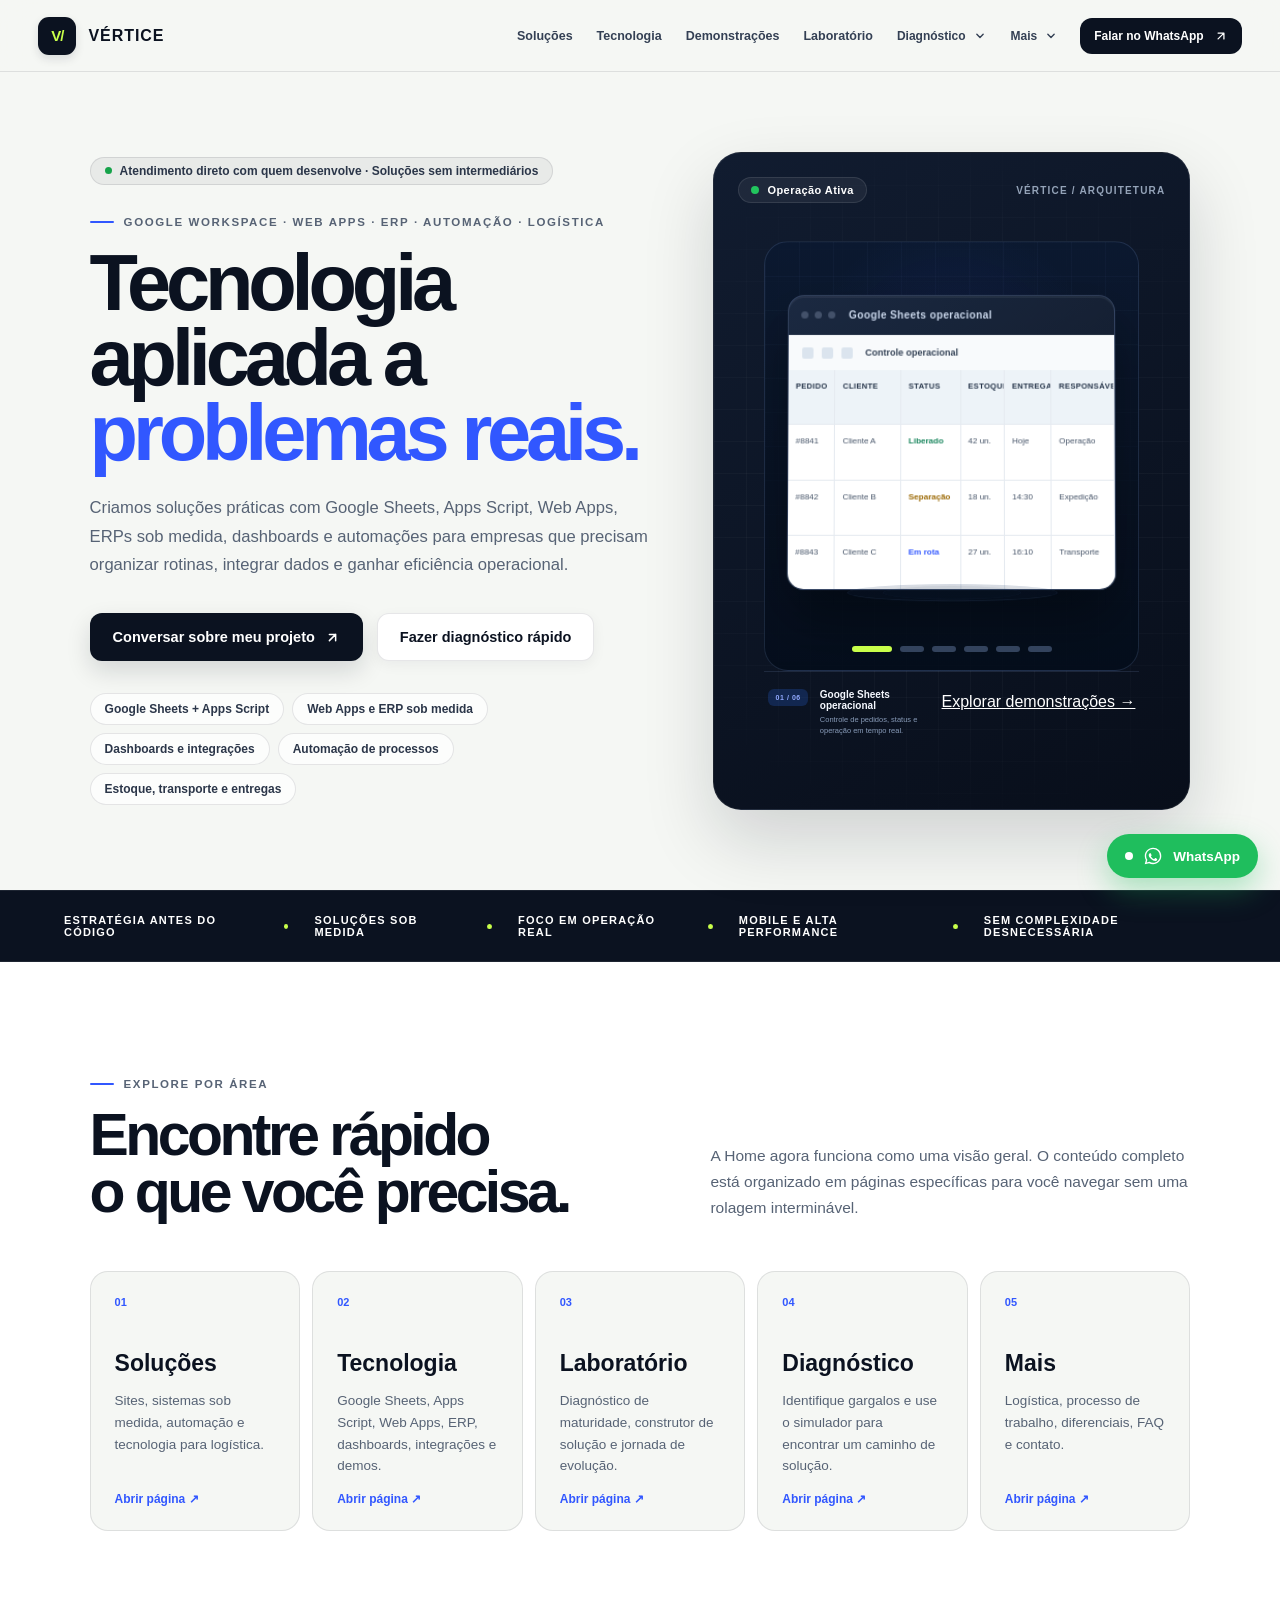
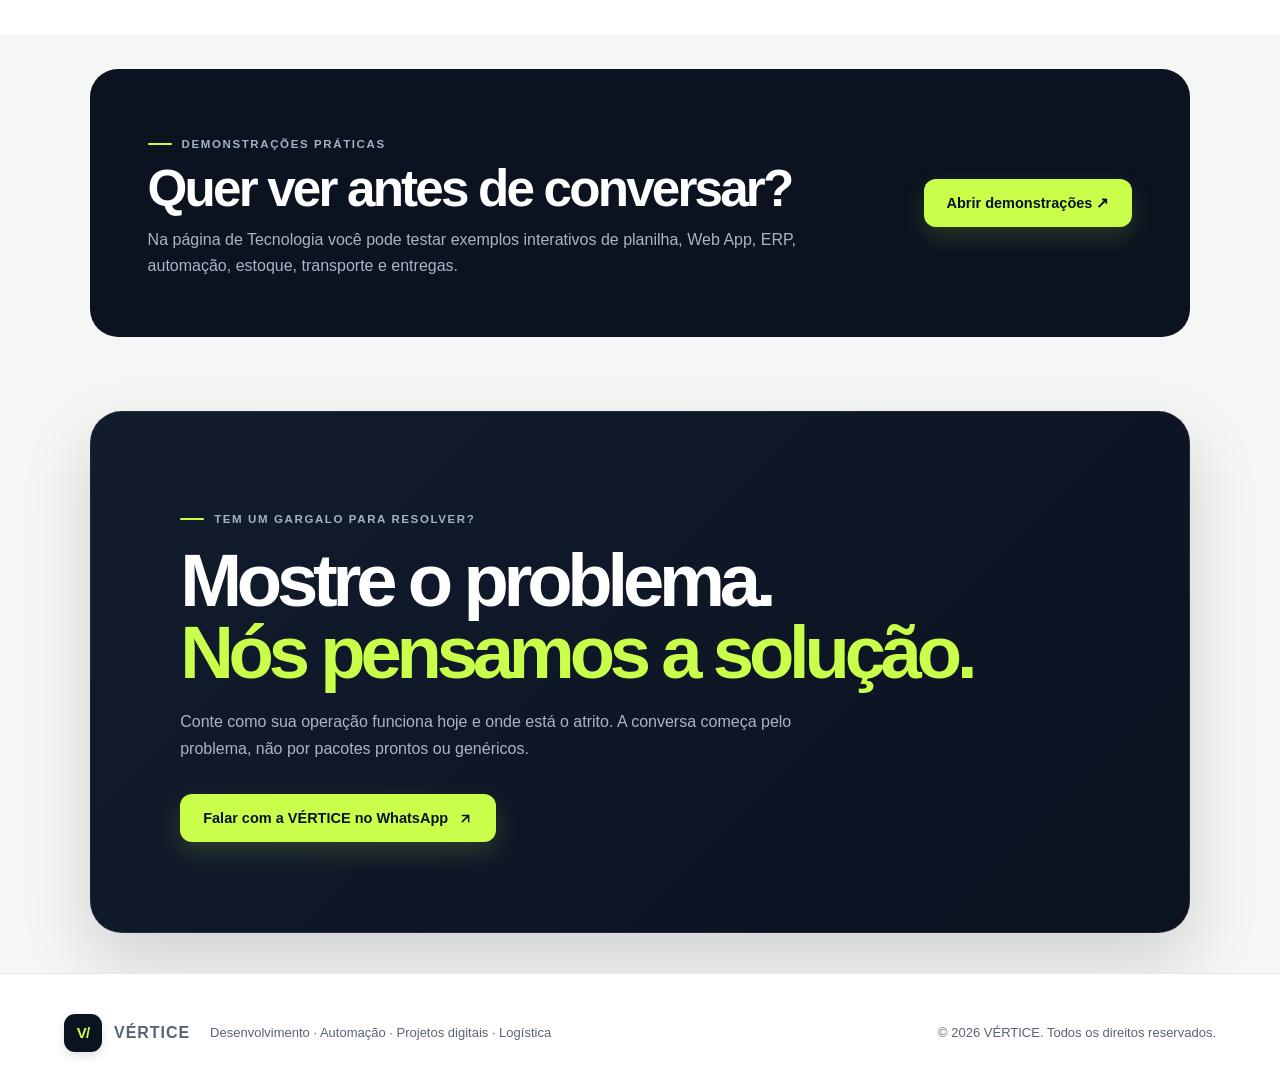
==== commit 6c5f0f11: "feat: transforma hero em showcase 3D de sistemas" ====
--- a/index.html
+++ b/index.html
@@ -17,7 +17,7 @@
   <meta name="twitter:description" content="VÉRTICE — Google Sheets, Apps Script, Web Apps, ERP, automações, dashboards, integrações e sistemas sob medida para logística e eficiência operacional.">
   <link rel="canonical" href="https://daianrj.github.io/vertice-site/">
   <title>VÉRTICE — Apps Script, ERP, Automação & Logística</title>
-  <link rel="stylesheet" href="styles.css?v=hero-mobile-v3">
+  <link rel="stylesheet" href="styles.css?v=hero-showcase-3d-v1">
 </head>
 <body data-page="home">
   <a class="skip-link" href="#conteudo">Pular para o conteúdo principal</a>
@@ -97,140 +97,94 @@
         </div>
       </div>
 
-      <!-- HERO INTERACTIVE OPERATIONAL DASHBOARD -->
-      <div class="hero-visual reveal" aria-label="Simulador de fluxo operacional da VÉRTICE">
+      <!-- HERO 3D SYSTEM SHOWCASE -->
+      <div class="hero-visual reveal hero-showcase" id="hero-system-showcase" aria-label="Vitrine 3D de soluções digitais da VÉRTICE">
         <div class="visual-grid" aria-hidden="true"></div>
-        
         <div class="visual-header">
-          <div class="visual-status">
-            <span class="status-pulse" aria-hidden="true"></span>
-            <span class="status-label">Operação Ativa</span>
+          <div class="visual-status"><span class="status-pulse" aria-hidden="true"></span><span class="status-label">Operação Ativa</span></div>
+          <span class="visual-badge">VÉRTICE / ARQUITETURA</span>
+        </div>
+
+        <div class="showcase-stage" id="showcase-stage">
+          <div class="showcase-orbit" id="showcase-orbit">
+            <article class="system-model is-active" data-model="0" aria-hidden="false">
+              <div class="model-window sheet-model">
+                <div class="model-topbar"><span></span><span></span><span></span><b>Google Sheets operacional</b></div>
+                <div class="sheet-toolbar"><i></i><i></i><i></i><strong>Controle operacional</strong></div>
+                <div class="mini-sheet">
+                  <b>Pedido</b><b>Cliente</b><b>Status</b><b>Estoque</b><b>Entrega</b><b>Responsável</b>
+                  <span>#8841</span><span>Cliente A</span><span class="ok">Liberado</span><span>42 un.</span><span>Hoje</span><span>Operação</span>
+                  <span>#8842</span><span>Cliente B</span><span class="warn">Separação</span><span>18 un.</span><span>14:30</span><span>Expedição</span>
+                  <span>#8843</span><span>Cliente C</span><span class="info">Em rota</span><span>27 un.</span><span>16:10</span><span>Transporte</span>
+                </div>
+              </div>
+            </article>
+
+            <article class="system-model" data-model="1" aria-hidden="true">
+              <div class="model-window automation-model">
+                <div class="model-topbar"><span></span><span></span><span></span><b>Apps Script / Automação</b></div>
+                <div class="automation-flow">
+                  <div><i>01</i><strong>Entrada</strong><small>Novo dado</small></div><em>→</em>
+                  <div><i>02</i><strong>Validação</strong><small>Regras</small></div><em>→</em>
+                  <div class="flow-active"><i>03</i><strong>Processamento</strong><small>Automático</small></div><em>→</em>
+                  <div><i>04</i><strong>Atualização</strong><small>Concluída</small></div>
+                </div>
+                <div class="automation-log"><span>Gatilho detectado</span><span>Dados validados</span><span class="log-live">Sincronizando sistema…</span></div>
+              </div>
+            </article>
+
+            <article class="system-model" data-model="2" aria-hidden="true">
+              <div class="model-window webapp-model">
+                <div class="model-sidebar"><b>V/</b><i></i><i></i><i></i><i></i></div>
+                <div class="model-appbody">
+                  <div class="appbar"><strong>Operação</strong><span>Buscar pedido…</span></div>
+                  <div class="app-kpis"><div><small>Pedidos</small><b>128</b></div><div><small>Em processo</small><b>34</b></div><div><small>Concluídos</small><b>94</b></div></div>
+                  <div class="app-table"><b>Últimas movimentações</b><span>#8841 · Separação <i>Em andamento</i></span><span>#8839 · Entrega <i class="done">Concluída</i></span><span>#8837 · Expedição <i class="done">Concluída</i></span></div>
+                </div>
+              </div>
+            </article>
+
+            <article class="system-model" data-model="3" aria-hidden="true">
+              <div class="model-window erp-model">
+                <div class="erp-nav"><b>ERP VÉRTICE</b><span class="sel">Visão geral</span><span>Cadastros</span><span>Processos</span><span>Permissões</span></div>
+                <div class="erp-main"><div class="erp-head"><strong>Central de gestão</strong><small>Operação integrada</small></div>
+                  <div class="erp-grid"><div><small>Processos ativos</small><b>24</b><i></i></div><div><small>Usuários</small><b>18</b><i></i></div><div class="erp-wide"><small>Acompanhamento operacional</small><p><span style="--w:82%"></span></p><p><span style="--w:64%"></span></p><p><span style="--w:91%"></span></p></div></div>
+                </div>
+              </div>
+            </article>
+
+            <article class="system-model" data-model="4" aria-hidden="true">
+              <div class="model-window dashboard-model">
+                <div class="dash-head"><strong>Dashboard operacional</strong><small>Atualizado agora</small></div>
+                <div class="dash-kpis"><div><small>Produtividade</small><b>94%</b><i>+6,2%</i></div><div><small>Pedidos</small><b>1.248</b><i>+8,4%</i></div><div><small>Alertas</small><b>03</b><i class="alert">Atenção</i></div></div>
+                <div class="dash-chart"><span style="--h:36%"></span><span style="--h:52%"></span><span style="--h:45%"></span><span style="--h:68%"></span><span style="--h:61%"></span><span style="--h:82%"></span><span style="--h:76%"></span><span style="--h:92%"></span></div>
+              </div>
+            </article>
+
+            <article class="system-model" data-model="5" aria-hidden="true">
+              <div class="model-window logistics-model">
+                <div class="log-head"><strong>Logística / Operação</strong><small>Fluxo em tempo real</small></div>
+                <div class="log-route"><div><i>01</i><b>Estoque</b><small>Separado</small></div><span></span><div><i>02</i><b>Expedição</b><small>Conferido</small></div><span></span><div class="route-live"><i>03</i><b>Transporte</b><small>Em rota</small></div><span></span><div><i>04</i><b>Entrega</b><small>Prevista</small></div></div>
+                <div class="log-map"><i class="route-line"></i><b class="map-point p1"></b><b class="map-point p2"></b><b class="map-point p3"></b><span class="truck">▰</span></div>
+              </div>
+            </article>
           </div>
-          <span class="visual-badge">VÉRTICE / ARQUITETURA</span>
-        </div>
-
-        <div class="hero-architecture-shell hero-architecture-v4" id="hero-architecture-shell">
-          <div class="architecture-grid3d" aria-hidden="true"></div>
-
-          <div class="hero-iso-scene" id="hero-iso-scene" aria-label="Arquitetura digital 3D viva da VÉRTICE">
-            <div class="architecture-track" id="architecture-track">
-            <svg class="architecture-network" viewBox="0 0 1000 420" preserveAspectRatio="none" aria-hidden="true">
-              <defs>
-                <linearGradient id="arch-tech-line" x1="0" x2="1">
-                  <stop offset="0" stop-color="#3157ff" stop-opacity=".3"/>
-                  <stop offset=".62" stop-color="#6f8cff" stop-opacity=".78"/>
-                  <stop offset="1" stop-color="#c9ff4a" stop-opacity=".55"/>
-                </linearGradient>
-                <linearGradient id="arch-ops-line" x1="0" x2="1">
-                  <stop offset="0" stop-color="#3157ff" stop-opacity=".32"/>
-                  <stop offset=".64" stop-color="#79d7aa" stop-opacity=".76"/>
-                  <stop offset="1" stop-color="#c9ff4a" stop-opacity=".84"/>
-                </linearGradient>
-                <filter id="arch-soft-glow" x="-50%" y="-50%" width="200%" height="200%">
-                  <feGaussianBlur stdDeviation="1.6" result="blur"/>
-                  <feMerge><feMergeNode in="blur"/><feMergeNode in="SourceGraphic"/></feMerge>
-                </filter>
-              </defs>
-
-              <path id="path-sheets-script" class="architecture-path tech-path" d="M100 104 H300"/>
-              <path id="path-script-webapp" class="architecture-path tech-path" d="M300 104 H500"/>
-              <path id="path-webapp-erp" class="architecture-path tech-path" d="M500 104 H700"/>
-              <path id="path-erp-dashboard" class="architecture-path tech-path" d="M700 104 H900"/>
-              <path id="path-dashboard-stock" class="architecture-path bridge-path" d="M900 130 V184 H165 V282"/>
-              <path id="path-stock-expedition" class="architecture-path ops-path" d="M165 304 H395"/>
-              <path id="path-expedition-transport" class="architecture-path ops-path" d="M395 304 H635"/>
-              <path id="path-transport-delivery" class="architecture-path ops-path" d="M635 304 H865"/>
-
-              <g id="architecture-trail-layer"></g>
-              <g id="architecture-packet-layer" filter="url(#arch-soft-glow)"></g>
-            </svg>
-
-            <button class="iso-node node-sheets depth-layer-data" type="button"
-              data-architecture-node="sheets" data-arch-pos="sheets"
-              aria-label="Sheets. Entrada de dados">
-              <span class="iso-node-top">Sheets</span>
-              <span class="node-microstate" data-node-state="sheets">Nova entrada</span>
-            </button>
-
-            <button class="iso-node node-script depth-layer-processing" type="button"
-              data-architecture-node="automation" data-arch-pos="automation"
-              aria-label="Apps Script. Automação e validação">
-              <span class="iso-node-top">Apps Script</span>
-              <span class="node-microstate" data-node-state="automation">Aguardando</span>
-            </button>
-
-            <button class="iso-node node-webapp depth-layer-processing" type="button"
-              data-architecture-node="webapp" data-arch-pos="webapp"
-              aria-label="Web App. Interface operacional">
-              <span class="iso-node-top">Web App</span>
-              <span class="node-microstate" data-node-state="webapp">Aguardando</span>
-            </button>
-
-            <button class="iso-node node-erp depth-layer-processing" type="button"
-              data-architecture-node="erp" data-arch-pos="erp"
-              aria-label="ERP. Centralização operacional">
-              <span class="iso-node-top">ERP</span>
-              <span class="node-microstate" data-node-state="erp">Aguardando</span>
-            </button>
-
-            <button class="iso-node node-dashboard depth-layer-intelligence" type="button"
-              data-architecture-node="dashboard" data-arch-pos="dashboard"
-              aria-label="Dashboard. KPIs e decisão">
-              <span class="iso-node-top">Dashboard</span>
-              <span class="node-kpi"><b id="architecture-orders-kpi">127</b><em>pedidos</em></span>
-              <span class="node-kpi-bar"><i id="architecture-kpi-bar"></i></span>
-            </button>
-
-            <button class="iso-node node-stock depth-layer-operation" type="button"
-              data-architecture-node="estoque" data-arch-pos="estoque"
-              aria-label="Estoque. Entrada, saída e saldo">
-              <span class="iso-node-top">Estoque</span>
-              <span class="node-microstate" data-node-state="estoque">Aguardando</span>
-            </button>
-
-            <button class="iso-node node-expedition depth-layer-operation" type="button"
-              data-architecture-node="expedicao" data-arch-pos="expedicao"
-              aria-label="Expedição. Separação e conferência">
-              <span class="iso-node-top">Expedição</span>
-              <span class="node-microstate" data-node-state="expedicao">Aguardando</span>
-            </button>
-
-            <button class="iso-node node-transport depth-layer-operation" type="button"
-              data-architecture-node="transporte" data-arch-pos="transporte"
-              aria-label="Transporte. Rotas e execução">
-              <span class="iso-node-top">Transporte</span>
-              <span class="node-microstate" data-node-state="transporte">Aguardando</span>
-            </button>
-
-            <button class="iso-node node-delivery depth-layer-operation" type="button"
-              data-architecture-node="entrega" data-arch-pos="entrega"
-              aria-label="Entrega. Comprovação e finalização">
-              <span class="iso-node-top">Entrega</span>
-              <span class="node-microstate" data-node-state="entrega">Pendente</span>
-            </button>
-
-            <div class="architecture-mobile-packet" id="architecture-mobile-packet" aria-hidden="true">PED-8841</div>
-            </div>
-
-            <div class="architecture-tooltip" id="architecture-module-info" role="tooltip" aria-hidden="true">
-              <strong id="architecture-module-title"></strong>
-              <span id="architecture-module-features"></span>
-            </div>
-            <div class="architecture-touch-info" id="architecture-touch-info" hidden>
-              <strong id="architecture-touch-title"></strong>
-              <span id="architecture-touch-text"></span>
-            </div>
+
+          <div class="showcase-depth depth-one" aria-hidden="true"></div>
+          <div class="showcase-depth depth-two" aria-hidden="true"></div>
+          <div class="showcase-controls" role="group" aria-label="Selecionar modelo de sistema">
+            <button type="button" class="is-active" data-showcase-go="0" aria-label="Google Sheets operacional"></button>
+            <button type="button" data-showcase-go="1" aria-label="Apps Script e automação"></button>
+            <button type="button" data-showcase-go="2" aria-label="Web App"></button>
+            <button type="button" data-showcase-go="3" aria-label="ERP sob medida"></button>
+            <button type="button" data-showcase-go="4" aria-label="Dashboard"></button>
+            <button type="button" data-showcase-go="5" aria-label="Logística e operação"></button>
           </div>
-
-          <div class="architecture-caption architecture-caption-v4" id="architecture-caption" aria-live="polite">
-            <div class="architecture-step-badge" id="architecture-step-badge">01 — ENTRADA</div>
-            <div class="architecture-caption-copy">
-              <strong id="architecture-caption-title">Novo pedido recebido.</strong>
-              <span id="architecture-caption-text">O dado entrou pelo Google Sheets.</span>
-            </div>
-          </div>
-
-          <a class="architecture-panel-cta" href="demonstracoes.html">Explorar demonstrações →</a>
+        </div>
+
+        <div class="showcase-footer" aria-live="polite">
+          <div class="showcase-copy"><span id="showcase-counter">01 / 06</span><div><strong id="showcase-title">Google Sheets operacional</strong><small id="showcase-description">Controle de pedidos, status e operação em tempo real.</small></div></div>
+          <a class="architecture-panel-cta showcase-cta" href="demonstracoes.html">Explorar demonstrações →</a>
         </div>
       </div>
     </section><section class="trust-strip" aria-label="Princípios da VÉRTICE">
@@ -299,6 +253,6 @@
     <span>WhatsApp</span>
   </a>
   
-  <script src="script.js?v=hero-mobile-v3" defer></script>
+  <script src="script.js?v=hero-showcase-3d-v1" defer></script>
 </body>
 </html>
--- a/styles.css
+++ b/styles.css
@@ -4355,13 +4355,67 @@
   .hero-architecture-v4 .architecture-trail-dot{
     display:none!important;
   }
-  @media (max-width:820px), (pointer:coarse){
-    .hero-architecture-v4 .hero-iso-scene{
-      overflow-y:auto;
-    }
-    .hero-architecture-v4 .architecture-track{
-      transform:none!important;
-    }
-  }
-}
-
+}
+
+@media (prefers-reduced-motion:reduce) and (max-width:820px),
+       (prefers-reduced-motion:reduce) and (pointer:coarse){
+  .hero-architecture-v4 .hero-iso-scene{
+    overflow-y:auto;
+  }
+  .hero-architecture-v4 .architecture-track{
+    transform:none!important;
+  }
+}
+
+
+
+/* =========================================================
+   HOME HERO — VÉRTICE 3D SYSTEM SHOWCASE
+   Scoped to .hero-showcase. No other page/section is changed.
+   ========================================================= */
+.hero-showcase{overflow:hidden;isolation:isolate}
+.hero-showcase .showcase-stage{position:relative;min-height:430px;margin:18px 26px 0;border:1px solid rgba(130,156,205,.18);border-radius:24px;perspective:1300px;perspective-origin:50% 44%;overflow:hidden;background:radial-gradient(circle at 50% 30%,rgba(49,87,255,.11),transparent 42%),linear-gradient(180deg,rgba(11,25,49,.82),rgba(4,13,27,.92))}
+.hero-showcase .showcase-stage:before{content:"";position:absolute;inset:0;background-image:linear-gradient(rgba(100,130,185,.055) 1px,transparent 1px),linear-gradient(90deg,rgba(100,130,185,.055) 1px,transparent 1px);background-size:34px 34px;mask-image:linear-gradient(to bottom,black,transparent 88%);pointer-events:none}
+.hero-showcase .showcase-orbit{position:absolute;inset:24px 28px 54px;transform-style:preserve-3d;transition:transform .25s ease}
+.hero-showcase .system-model{position:absolute;inset:0;display:grid;place-items:center;opacity:0;pointer-events:none;transform-style:preserve-3d;transform:translate3d(38%,4%,-220px) rotateY(-20deg) scale(.78);filter:blur(2px);transition:opacity .7s ease,transform .9s cubic-bezier(.2,.75,.2,1),filter .65s ease}
+.hero-showcase .system-model.is-active{opacity:1;pointer-events:auto;transform:translate3d(0,0,45px) rotateY(0) rotateX(0) scale(1);filter:none;z-index:4}
+.hero-showcase .system-model.is-leaving{opacity:0;transform:translate3d(-34%,-2%,-180px) rotateY(18deg) scale(.82);filter:blur(2px);z-index:2}
+.hero-showcase .model-window{width:min(100%,510px);height:285px;border:1px solid rgba(155,180,225,.25);border-radius:16px;overflow:hidden;background:linear-gradient(145deg,#13213a,#091426 72%);box-shadow:0 28px 55px rgba(0,0,0,.38),0 2px 0 rgba(255,255,255,.05) inset;transform:rotateX(2deg);color:#eaf1ff}
+.hero-showcase .model-topbar{height:38px;display:flex;align-items:center;gap:6px;padding:0 12px;border-bottom:1px solid rgba(255,255,255,.08);background:rgba(255,255,255,.035)}
+.hero-showcase .model-topbar>span{width:7px;height:7px;border-radius:50%;background:#43516a}.hero-showcase .model-topbar b{margin-left:7px;font-size:10px;letter-spacing:.04em;color:#cbd8ec}
+.hero-showcase .sheet-toolbar{height:34px;display:flex;align-items:center;gap:8px;padding:0 13px;background:#f8fafc;color:#334155}.hero-showcase .sheet-toolbar i{width:11px;height:11px;border-radius:2px;background:#dbe4ee}.hero-showcase .sheet-toolbar strong{font-size:9px;margin-left:4px}
+.hero-showcase .mini-sheet{display:grid;grid-template-columns:.75fr 1.05fr .95fr .7fr .75fr 1fr;background:#fff;color:#475569;font-size:8px;height:213px}.hero-showcase .mini-sheet>*{padding:11px 7px;border-right:1px solid #e5eaf0;border-bottom:1px solid #e5eaf0;white-space:nowrap;overflow:hidden}.hero-showcase .mini-sheet>b{background:#edf3f8;color:#26354a;font-size:7.5px;text-transform:uppercase;letter-spacing:.04em}.hero-showcase .mini-sheet .ok{color:#16845b;font-weight:700}.hero-showcase .mini-sheet .warn{color:#9a6700;font-weight:700}.hero-showcase .mini-sheet .info{color:#3157ff;font-weight:700}
+.hero-showcase .automation-model{padding-top:38px}.hero-showcase .automation-model .model-topbar{position:absolute;inset:0 0 auto}.hero-showcase .automation-flow{height:170px;display:flex;align-items:center;justify-content:center;padding:28px 18px;gap:8px}.hero-showcase .automation-flow>div{width:94px;min-height:86px;padding:12px 8px;border:1px solid rgba(130,155,205,.2);border-radius:10px;background:#101d32;display:flex;flex-direction:column;gap:4px}.hero-showcase .automation-flow i{font-style:normal;font-size:8px;color:#7e99c8}.hero-showcase .automation-flow strong{font-size:9px}.hero-showcase .automation-flow small{font-size:7px;color:#8ea0bb}.hero-showcase .automation-flow em{font-style:normal;color:#5574a8}.hero-showcase .automation-flow .flow-active{border-color:rgba(201,255,74,.5);box-shadow:0 0 28px rgba(201,255,74,.08)}.hero-showcase .automation-flow .flow-active i{color:#c9ff4a}.hero-showcase .automation-log{margin:0 18px;padding:12px 14px;border-radius:10px;background:#07101e;display:flex;gap:16px;font-size:7.5px;color:#70839f}.hero-showcase .automation-log span:before{content:"✓";margin-right:5px;color:#5bd69b}.hero-showcase .automation-log .log-live{color:#d8e4f7}.hero-showcase .automation-log .log-live:before{content:"●";color:#c9ff4a}
+.hero-showcase .webapp-model{display:flex}.hero-showcase .model-sidebar{width:58px;padding:16px 12px;background:#07111f;border-right:1px solid rgba(255,255,255,.07);display:flex;flex-direction:column;align-items:center;gap:18px}.hero-showcase .model-sidebar b{color:#c9ff4a;font-size:14px}.hero-showcase .model-sidebar i{width:24px;height:5px;border-radius:5px;background:#31405a}.hero-showcase .model-appbody{flex:1;padding:16px}.hero-showcase .appbar{display:flex;justify-content:space-between;align-items:center}.hero-showcase .appbar strong{font-size:12px}.hero-showcase .appbar span{width:130px;padding:7px 10px;border-radius:7px;background:#18263d;color:#7186a7;font-size:7px}.hero-showcase .app-kpis{display:grid;grid-template-columns:repeat(3,1fr);gap:8px;margin:18px 0}.hero-showcase .app-kpis div{padding:12px;border:1px solid rgba(255,255,255,.07);border-radius:9px;background:#101d31}.hero-showcase .app-kpis small{display:block;color:#8194b0;font-size:7px}.hero-showcase .app-kpis b{font-size:18px}.hero-showcase .app-table{padding:13px;border-radius:9px;background:#0b1729}.hero-showcase .app-table>b{font-size:8px;display:block;margin-bottom:8px}.hero-showcase .app-table>span{display:flex;justify-content:space-between;padding:7px 0;border-top:1px solid rgba(255,255,255,.06);font-size:7px;color:#a9b8ce}.hero-showcase .app-table i{font-style:normal;color:#f1bd5a}.hero-showcase .app-table i.done{color:#66d7a1}
+.hero-showcase .erp-model{display:flex}.hero-showcase .erp-nav{width:122px;padding:18px 14px;background:#07111f;display:flex;flex-direction:column;gap:9px}.hero-showcase .erp-nav b{font-size:10px;margin-bottom:8px;color:#c9ff4a}.hero-showcase .erp-nav span{font-size:7.5px;color:#7f93b0;padding:7px;border-radius:6px}.hero-showcase .erp-nav .sel{background:#152641;color:#eaf1ff}.hero-showcase .erp-main{flex:1;padding:20px}.hero-showcase .erp-head{display:flex;justify-content:space-between}.hero-showcase .erp-head strong{font-size:12px}.hero-showcase .erp-head small{font-size:7px;color:#8295b1}.hero-showcase .erp-grid{display:grid;grid-template-columns:1fr 1fr;gap:9px;margin-top:18px}.hero-showcase .erp-grid>div{padding:14px;border-radius:10px;background:#101e32;border:1px solid rgba(255,255,255,.06)}.hero-showcase .erp-grid small{font-size:7px;color:#8194b0;display:block}.hero-showcase .erp-grid b{font-size:19px}.hero-showcase .erp-grid i{display:block;width:50%;height:3px;background:#5876ff;margin-top:8px}.hero-showcase .erp-grid .erp-wide{grid-column:1/-1}.hero-showcase .erp-wide p{height:5px;margin:9px 0;background:#1b2940;border-radius:5px;overflow:hidden}.hero-showcase .erp-wide p span{display:block;width:var(--w);height:100%;background:linear-gradient(90deg,#3157ff,#86a0ff)}
+.hero-showcase .dashboard-model{padding:20px}.hero-showcase .dash-head{display:flex;justify-content:space-between}.hero-showcase .dash-head strong{font-size:12px}.hero-showcase .dash-head small{font-size:7px;color:#7f93b0}.hero-showcase .dash-kpis{display:grid;grid-template-columns:repeat(3,1fr);gap:9px;margin:18px 0}.hero-showcase .dash-kpis>div{padding:12px;border-radius:9px;background:#101e32;border:1px solid rgba(255,255,255,.06)}.hero-showcase .dash-kpis small{display:block;font-size:7px;color:#8194b0}.hero-showcase .dash-kpis b{font-size:18px;display:block}.hero-showcase .dash-kpis i{font-size:7px;font-style:normal;color:#65d49f}.hero-showcase .dash-kpis i.alert{color:#f0bd5d}.hero-showcase .dash-chart{height:115px;padding:12px 14px 0;display:flex;align-items:flex-end;gap:11px;border-radius:10px;background:linear-gradient(180deg,#0c182b,#081321)}.hero-showcase .dash-chart span{flex:1;height:var(--h);min-width:8px;border-radius:4px 4px 0 0;background:linear-gradient(180deg,#7590ff,#3157ff);box-shadow:0 -5px 14px rgba(49,87,255,.15)}
+.hero-showcase .logistics-model{padding:20px}.hero-showcase .log-head{display:flex;justify-content:space-between}.hero-showcase .log-head strong{font-size:12px}.hero-showcase .log-head small{font-size:7px;color:#7f93b0}.hero-showcase .log-route{display:flex;align-items:center;margin:22px 0 16px}.hero-showcase .log-route>div{width:78px;text-align:center}.hero-showcase .log-route i{display:grid;place-items:center;width:26px;height:26px;margin:auto;border-radius:8px;background:#15243b;font-size:7px;font-style:normal;color:#8ca1c0}.hero-showcase .log-route b{display:block;font-size:8px;margin-top:6px}.hero-showcase .log-route small{font-size:6.5px;color:#7890b0}.hero-showcase .log-route>span{height:1px;flex:1;background:#2c4264}.hero-showcase .log-route .route-live i{background:#233719;color:#c9ff4a;box-shadow:0 0 20px rgba(201,255,74,.1)}.hero-showcase .log-map{position:relative;height:112px;border-radius:10px;overflow:hidden;background:linear-gradient(145deg,#0a1729,#0d1d31);background-image:linear-gradient(rgba(96,123,165,.07) 1px,transparent 1px),linear-gradient(90deg,rgba(96,123,165,.07) 1px,transparent 1px);background-size:22px 22px}.hero-showcase .route-line{position:absolute;left:12%;top:58%;width:72%;height:2px;background:#5474b7;transform:rotate(-8deg);transform-origin:left}.hero-showcase .map-point{position:absolute;width:9px;height:9px;border:2px solid #8ca8df;background:#0d1d31;border-radius:50%}.hero-showcase .p1{left:15%;top:57%}.hero-showcase .p2{left:50%;top:43%}.hero-showcase .p3{right:15%;top:31%}.hero-showcase .truck{position:absolute;left:48%;top:36%;color:#c9ff4a;font-size:12px;animation:verticeTruck 4.5s ease-in-out infinite}
+.hero-showcase .showcase-depth{position:absolute;left:14%;right:14%;height:22px;border:1px solid rgba(95,125,175,.16);border-radius:50%;background:rgba(24,45,75,.15);filter:blur(.2px);pointer-events:none}.hero-showcase .depth-one{bottom:50px;transform:translateZ(-130px) scale(.86)}.hero-showcase .depth-two{bottom:39px;left:20%;right:20%;opacity:.5;transform:translateZ(-220px) scale(.72)}
+.hero-showcase .showcase-controls{position:absolute;bottom:18px;left:50%;transform:translateX(-50%);display:flex;gap:8px;z-index:8}.hero-showcase .showcase-controls button{width:24px;height:6px;padding:0;border:0;border-radius:8px;background:#33435d;cursor:pointer;transition:width .25s ease,background .25s ease}.hero-showcase .showcase-controls button.is-active{width:40px;background:#c9ff4a}.hero-showcase .showcase-controls button:focus-visible{outline:2px solid #fff;outline-offset:4px}
+.hero-showcase .showcase-footer{min-height:92px;margin:0 26px 22px;padding:17px 4px 0;display:flex;align-items:flex-start;justify-content:space-between;gap:18px;border-top:1px solid rgba(130,156,205,.16)}.hero-showcase .showcase-copy{display:flex;align-items:flex-start;gap:12px;min-width:0}.hero-showcase .showcase-copy>span{flex:none;padding:5px 7px;border-radius:6px;background:#122750;color:#91a9ff;font-size:7px;font-weight:800;letter-spacing:.08em}.hero-showcase .showcase-copy div{display:flex;flex-direction:column;gap:4px;min-width:0}.hero-showcase .showcase-copy strong{font-size:10px;color:#f5f8ff}.hero-showcase .showcase-copy small{font-size:7.5px;line-height:1.45;color:#879ab7}.hero-showcase .showcase-cta{position:static!important;flex:none;margin-top:4px}
+.hero-showcase.is-paused .showcase-controls:after{content:"PAUSADO";position:absolute;left:50%;top:13px;transform:translateX(-50%);font-size:5px;letter-spacing:.12em;color:#71839d}
+@keyframes verticeTruck{0%,100%{transform:translateX(-22px)}50%{transform:translateX(25px)}}
+@media (hover:hover) and (pointer:fine){.hero-showcase .model-window{transition:box-shadow .3s ease}.hero-showcase:hover .model-window{box-shadow:0 32px 65px rgba(0,0,0,.42),0 2px 0 rgba(255,255,255,.06) inset}}
+@media (max-width:820px),(pointer:coarse){
+  .hero-showcase .showcase-stage{min-height:350px;margin:14px 14px 0;border-radius:18px}
+  .hero-showcase .showcase-orbit{inset:18px 14px 48px}
+  .hero-showcase .model-window{height:235px;width:min(100%,430px);transform:none}
+  .hero-showcase .system-model{transform:translate3d(28%,0,-100px) rotateY(-10deg) scale(.88)}
+  .hero-showcase .system-model.is-active{transform:translate3d(0,0,20px) scale(1)}
+  .hero-showcase .system-model.is-leaving{transform:translate3d(-24%,0,-80px) rotateY(8deg) scale(.9)}
+  .hero-showcase .mini-sheet{height:163px;font-size:6.5px}.hero-showcase .mini-sheet>*{padding:8px 5px}.hero-showcase .mini-sheet>b{font-size:6px}
+  .hero-showcase .automation-flow{height:132px;padding:18px 10px;gap:4px}.hero-showcase .automation-flow>div{width:74px;min-height:72px;padding:8px 5px}.hero-showcase .automation-log{margin:0 10px;padding:9px;gap:8px}
+  .hero-showcase .dashboard-model,.hero-showcase .logistics-model{padding:14px}.hero-showcase .dash-chart{height:82px}.hero-showcase .log-route{margin:16px 0 10px}.hero-showcase .log-map{height:82px}
+  .hero-showcase .showcase-footer{margin:0 14px 18px;min-height:94px;padding-top:14px}.hero-showcase .showcase-copy small{font-size:7px}.hero-showcase .showcase-cta{font-size:7px!important}
+}
+@media (max-width:520px){
+  .hero-showcase .showcase-stage{min-height:320px}.hero-showcase .showcase-orbit{inset:16px 10px 46px}.hero-showcase .model-window{height:210px}
+  .hero-showcase .mini-sheet{grid-template-columns:.8fr 1fr .95fr .7fr}.hero-showcase .mini-sheet>*:nth-child(6n+5),.hero-showcase .mini-sheet>*:nth-child(6n+6),.hero-showcase .mini-sheet>b:nth-child(5),.hero-showcase .mini-sheet>b:nth-child(6){display:none}
+  .hero-showcase .model-sidebar{width:44px;padding:12px 8px}.hero-showcase .model-appbody{padding:11px}.hero-showcase .app-kpis{margin:12px 0}.hero-showcase .app-table>span:last-child{display:none}
+  .hero-showcase .erp-nav{width:92px;padding:12px 8px}.hero-showcase .erp-main{padding:13px}.hero-showcase .erp-grid{margin-top:12px}.hero-showcase .erp-grid>div{padding:9px}
+  .hero-showcase .showcase-footer{flex-direction:column;gap:8px}.hero-showcase .showcase-cta{align-self:flex-end}
+}
+@media (prefers-reduced-motion:reduce){
+  .hero-showcase .system-model,.hero-showcase .showcase-orbit,.hero-showcase .showcase-controls button{transition:none!important}
+  .hero-showcase .truck{animation:none!important}
+}
